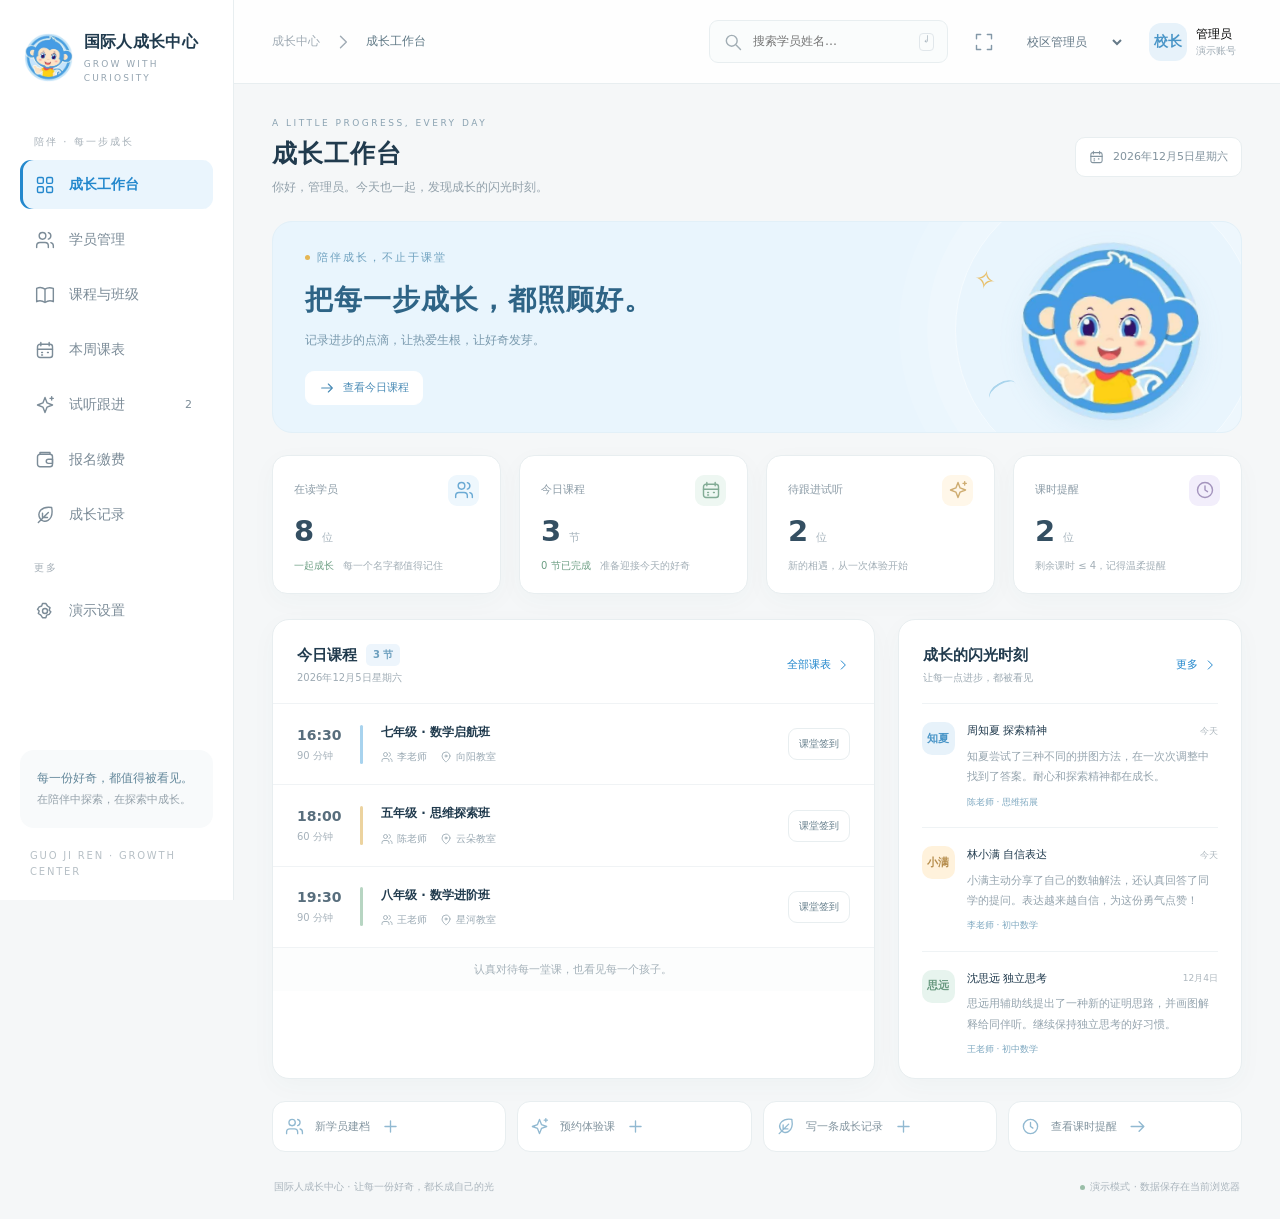
==== docs/index.html @ 4f8e7964 "Add branded static demo for 国际人成长中心 Add a self-contained frontend demo with the institution logo, au" ====
<!doctype html>
<html lang="zh-CN">
<head>
<meta charset="utf-8"><meta name="viewport" content="width=device-width,initial-scale=1">
<meta name="theme-color" content="#2286c9"><meta name="description" content="国际人成长中心 · 让每一份好奇，都长成自己的光。学员管理演示。">
<title>国际人成长中心 · 成长工作台</title>
<style>@charset "UTF-8";
:root{--blue:#2488cd;--blue-dark:#196ba8;--ink:#213b4e;--muted:#82929e;--line:#e8eef0;--bg:#f5f7f8;--green:#3f9677;--amber:#bf8d38;--red:#c86f67;--shadow:0 7px 26px #2b526008;--radius:20px;font-family:"Microsoft YaHei","PingFang SC",system-ui,sans-serif;color:var(--ink);font-size:14px;line-height:1.6}
*{box-sizing:border-box}body{margin:0;background:var(--bg)}button,input,select,textarea{font:inherit}button,a,input,select,textarea{-webkit-tap-highlight-color:transparent}button{cursor:pointer}button:disabled{opacity:.5;cursor:not-allowed}a{color:inherit;text-decoration:none}h1,h2,h3,p{margin:0}button:focus-visible,a:focus-visible{outline:3px solid #76bae8;outline-offset:3px}svg{width:20px;height:20px;stroke:currentColor;stroke-width:1.7;fill:none;stroke-linecap:round;stroke-linejoin:round;flex-shrink:0}.icon{display:inline-flex;align-items:center;justify-content:center}.muted{color:var(--muted)}.small{font-size:12px}.strong{font-weight:600}.nowrap{white-space:nowrap}.blue{color:var(--blue)}
.sidebar{position:fixed;inset:0 auto 0 0;width:234px;background:#fff;border-right:1px solid var(--line);display:flex;flex-direction:column;padding:30px 20px 20px;z-index:30}.brand{display:flex;align-items:center;gap:11px;padding:0 4px 28px}.brand img{width:49px;height:49px;object-fit:contain}.brand-name{font-size:16px;font-weight:750;letter-spacing:.3px;line-height:1.5}.brand-name small{display:block;font-size:9px;letter-spacing:2.1px;color:#95a5b1;font-weight:500;margin-top:4px}.nav-label{color:#a6b0b8;font-size:10px;letter-spacing:2px;margin:21px 14px 10px}.nav{display:flex;flex-direction:column;gap:6px}.nav a{display:flex;align-items:center;gap:14px;padding:13px 15px;color:#7c8c98;border-radius:11px;min-height:49px;transition:background .15s}.nav a:hover{background:#f5f9fc;color:var(--blue)}.nav a.active{background:#eaf5fd;color:var(--blue);font-weight:650;box-shadow:inset 3px 0 var(--blue)}.nav .count{margin-left:auto;font-size:11px;background:#fff;border-radius:7px;padding:0 6px}.sidebar-bottom{margin-top:auto;padding-top:35px}.sidebar-note{border-radius:14px;background:#f8fafb;padding:17px;font-size:11px;color:#94a1aa;line-height:1.9}.sidebar-note strong{color:#64889b;font-size:12px;font-weight:500}.sidebar-footer{font-size:10px;color:#b7c0c6;padding:20px 10px 0;letter-spacing:1.8px}.main{margin-left:234px;min-height:100vh}.topbar{height:84px;background:#ffffffd9;border-bottom:1px solid var(--line);display:flex;align-items:center;justify-content:space-between;padding:0 38px;gap:15px;position:sticky;top:0;z-index:20;backdrop-filter:blur(15px)}.breadcrumb{display:flex;align-items:center;gap:13px;font-size:12px;color:#a0abb4}.breadcrumb strong{font-weight:500;color:#607986}.top-actions{display:flex;align-items:center;gap:18px}.searchbox{position:relative;display:flex;align-items:center;gap:8px;padding:10px 13px;border-radius:9px;border:1px solid var(--line);background:#fafcfc;color:#a1adb4}.searchbox input{width:160px;border:0;background:transparent;outline:0;color:var(--ink);font-size:12px}.searchbox:focus-within{border-color:#78bbe8}.searchbox kbd{font-size:10px;border:1px solid #e1e7eb;border-radius:4px;padding:0 4px;color:#9caab5}.role-select{border:0;background:transparent;color:#657987;padding:9px 22px 9px 3px;max-width:115px;cursor:pointer;font-size:12px}.avatar{height:38px;width:38px;border-radius:12px;background:#e7f2fa;color:#4995c7;display:inline-flex;align-items:center;justify-content:center;font-weight:600;flex-shrink:0}.avatar.amber{background:#fff2dc;color:#b68d4d}.avatar.green{background:#e7f4ee;color:#6a9a81}.avatar.purple{background:#f0ecfa;color:#9b8cbb}.profile{border:0;background:transparent;display:flex;align-items:center;gap:9px}.profile span:last-child{text-align:left;font-size:12px;line-height:1.5}.profile small{display:block;color:#a0acb5;font-size:10px}.circle-btn{border:0;background:transparent;color:#8398a7;width:36px;height:36px;display:inline-flex;justify-content:center;align-items:center}.mobile-menu{display:none}.content{padding:32px 38px 24px;max-width:1570px;margin:0 auto}.page-title{display:flex;align-items:center;justify-content:space-between;gap:20px;margin-bottom:24px}.eyebrow{font-size:9px;color:#8ba3b2;letter-spacing:2.5px;text-transform:uppercase;margin-bottom:5px}.page-title h1{font-size:25px;letter-spacing:1px;line-height:1.5;font-weight:650}.page-title p{font-size:12px;color:#91a0aa;margin-top:5px}.date-chip{border:1px solid var(--line);border-radius:10px;padding:9px 13px;display:flex;gap:9px;align-items:center;background:white;color:#82939e;font-size:11px}.date-chip svg{width:15px}.btn{border:1px solid var(--line);background:white;border-radius:9px;padding:10px 15px;display:inline-flex;gap:8px;align-items:center;justify-content:center;color:#667f8c;min-height:42px;font-size:12px;transition:background .15s}.btn:hover{background:#f2f7fa}.btn.primary{background:var(--blue);color:#fff;border-color:var(--blue);box-shadow:0 4px 9px #2488cd13}.btn.primary:hover{background:var(--blue-dark)}.btn svg{width:16px;height:16px}.btn.danger{color:var(--red);border-color:#eedbd8;background:#fffafa}.text-btn{padding:4px 0;border:0;background:transparent;font-size:11px;display:inline-flex;gap:5px;align-items:center;color:var(--blue);white-space:nowrap}.text-btn svg{width:14px}.hero{position:relative;background:#e9f5fd;border:1px solid #e2f0f8;border-radius:var(--radius);min-height:204px;overflow:hidden;padding:27px 32px;margin-bottom:22px;display:flex;align-items:center}.hero-copy{position:relative;z-index:2;max-width:75%}.hero-kicker{font-size:11px;color:#6da0be;letter-spacing:2px;margin-bottom:11px;display:flex;align-items:center;gap:7px}.hero-kicker:before{content:"";width:5px;height:5px;border-radius:50%;background:#e5b654}.hero h2{font-size:28px;letter-spacing:1px;color:#2e6486;font-weight:650}.hero p{font-size:12px;color:#7a9aae;margin:9px 0 20px}.hero .btn{min-height:34px;padding:7px 13px;font-size:11px;background:#fff;border-color:#fff;color:#4b8cb6;box-shadow:none}.hero-mascot{position:absolute;width:185px;height:185px;object-fit:contain;right:38px;bottom:8px;z-index:1;filter:drop-shadow(0 10px 12px #4a9fcd18);transform:rotate(-5deg)}.hero:after{content:"";position:absolute;width:300px;height:300px;border:1px solid #fff8;border-radius:50%;right:-16px;top:-43px;box-shadow:0 0 0 28px #ffffff26,0 0 0 56px #ffffff19}.hero-star{position:absolute;right:245px;top:38px;color:#e8bf69;font-size:26px;transform:rotate(12deg)}.hero-doodle{position:absolute;right:223px;bottom:32px;width:30px;height:18px;border-top:2px solid #a9d4ec;border-radius:50%;transform:rotate(-30deg)}.stats{display:grid;grid-template-columns:repeat(4,minmax(0,1fr));gap:18px;margin-bottom:25px}.stat{padding:19px 21px;background:white;border:1px solid var(--line);border-radius:15px;box-shadow:var(--shadow);position:relative}.stat-top{display:flex;align-items:center;justify-content:space-between;gap:5px;color:#8c9ca7;font-size:11px}.stat-icon{width:31px;height:31px;border-radius:9px;background:#eef7fd;color:#6baad4}.stat:nth-child(2) .stat-icon{background:#eef7f2;color:#83ac96}.stat:nth-child(3) .stat-icon{background:#fff7e9;color:#cfad72}.stat:nth-child(4) .stat-icon{background:#f2eefb;color:#a494bd}.stat-value{font-size:29px;font-weight:650;letter-spacing:.5px;line-height:1.4;margin:5px 0 7px;color:#344f62;font-variant-numeric:tabular-nums}.stat-value small{font-size:11px;color:#a7b4bd;font-weight:400;margin-left:7px}.stat-foot{font-size:10px;color:#a3afb7}.stat-foot span{color:#6c9e83;margin-right:6px}.grid-main{display:grid;grid-template-columns:minmax(0,1.75fr) minmax(280px,1fr);gap:23px}.card{background:#fff;border:1px solid var(--line);border-radius:17px;box-shadow:var(--shadow);overflow:hidden}.card-head{display:flex;align-items:center;justify-content:space-between;padding:23px 24px 17px;gap:10px}.card-head h2{font-size:15px;font-weight:600;display:flex;align-items:center;gap:9px}.card-head .sub{font-size:10px;color:#9eabb4;margin-top:3px}.badge{border-radius:5px;padding:3px 7px;font-size:10px;white-space:nowrap;display:inline-block;line-height:1.6;background:#edf5fc;color:#6c9fbe}.badge.green{background:#eaf5ee;color:#76a28b}.badge.amber{background:#fff4df;color:#bd995f}.badge.purple{background:#f3eefa;color:#9b86b2}.badge.gray{background:#f3f5f7;color:#97a3ad}.badge.red{background:#fbefed;color:#c2867b}.lesson{display:flex;align-items:center;gap:18px;padding:19px 24px;border-top:1px solid #f0f3f5}.lesson-time{min-width:45px;font-size:14px;font-weight:600;color:#586e7d;line-height:1.4}.lesson-time small{font-weight:400;color:#a6b2bb;display:block;font-size:10px;margin-top:3px}.lesson-line{width:3px;height:39px;background:#a8d3ee;border-radius:5px}.lesson:nth-child(3n) .lesson-line{background:#ecd39f}.lesson:nth-child(4n) .lesson-line{background:#b7d5c2}.lesson-info{flex:1;min-width:0}.lesson-info h3{font-size:12px;font-weight:600;margin-bottom:7px}.lesson-info p{font-size:10px;color:#9baab4;display:flex;flex-wrap:wrap;gap:13px}.lesson-info p span{display:inline-flex;gap:4px;align-items:center}.lesson-info svg{width:12px;height:12px}.lesson .btn{font-size:10px;min-height:32px;padding:7px 10px}.card-foot{padding:13px;text-align:center;background:#fcfdfd;border-top:1px solid #f0f3f5;font-size:11px;color:#a4b1b9}.notes{padding:0 23px 4px}.note{padding:18px 0;display:flex;gap:12px;border-top:1px solid #eff3f5}.note .avatar{height:33px;width:33px;border-radius:10px;font-size:11px}.note-copy{min-width:0;flex:1}.note-title{display:flex;align-items:center;justify-content:space-between;font-size:11px;gap:5px}.note-title time{color:#aeb8bf;font-size:9px}.note p{color:#95a4ae;font-size:11px;line-height:1.85;margin-top:7px;overflow-wrap:anywhere}.note-tag{color:#7ea8c0;font-size:9px;margin-top:7px}.quick-actions{display:grid;grid-template-columns:repeat(4,1fr);gap:11px;margin-top:22px}.quick-action{border:1px solid var(--line);border-radius:13px;background:#fff;padding:15px 12px;display:flex;align-items:center;gap:11px;color:#82949f;font-size:11px;text-align:left}.quick-action svg{color:#91b9d1;width:19px;height:19px}.quick-action:hover{border-color:#b9d9ef;background:#fbfdff}.footer{display:flex;justify-content:space-between;gap:12px;color:#aab5bd;font-size:10px;margin:27px 2px 0}.footer .dot{display:inline-block;width:5px;height:5px;background:#9abea8;border-radius:50%;margin-right:5px}.toolbar{display:flex;gap:12px;align-items:center;padding:18px 23px;flex-wrap:wrap;border-bottom:1px solid var(--line)}.toolbar .searchbox{flex:1;max-width:320px;background:white}.toolbar .searchbox input{width:100%;font-size:12px}.filter{border:1px solid var(--line);border-radius:8px;color:#7e929e;font-size:11px;min-height:37px;padding:6px 10px;background:white;max-width:220px}.toolbar .spacer{flex:1}.table-wrap{overflow-x:auto}table{border-collapse:collapse;width:100%;text-align:left;white-space:nowrap}th{padding:15px 21px;background:#fafcfd;color:#9caab3;font-weight:400;font-size:10px;letter-spacing:.5px}td{padding:17px 21px;border-top:1px solid #eff3f5;font-size:11px;color:#7e929f}td .person{display:flex;align-items:center;gap:10px;color:#4c6475;font-size:12px;font-weight:500}.person small{display:block;color:#a5b2bb;font-size:9px;font-weight:400}.person .avatar{height:33px;width:33px;font-size:11px;border-radius:10px}td .progress{height:4px;background:#edf1f4;width:75px;border-radius:8px;margin-top:6px;overflow:hidden}.progress span{display:block;background:#86bbdb;height:100%;border-radius:8px}.pagination{display:flex;justify-content:space-between;align-items:center;padding:16px 23px;color:#a8b3bb;font-size:10px;gap:15px}.page-number{background:#eaf4fc;color:#5899c5;padding:3px 9px;border-radius:5px}.empty{text-align:center;padding:55px 20px;color:#a2b1ba}.empty svg{width:36px;height:36px;color:#a9cfe5;margin-bottom:12px}.empty h3{font-size:14px;color:#6e8b9f;font-weight:500;margin-bottom:6px}.empty p{font-size:12px}.row-actions{display:flex;align-items:center;gap:13px}.cards-grid{display:grid;grid-template-columns:repeat(3,minmax(0,1fr));gap:20px}.class-card{padding:23px}.class-top{display:flex;justify-content:space-between;align-items:center;margin-bottom:22px}.class-icon{height:42px;width:42px;border-radius:13px;background:#eaf5fd;color:#70a8cc;display:grid;place-items:center}.class-card:nth-child(2n) .class-icon{background:#fff3da;color:#c5a064}.class-card:nth-child(3n) .class-icon{background:#eaf4ee;color:#7da88b}.class-card h2{font-size:17px;font-weight:600;margin-bottom:5px}.class-card>p{font-size:11px;color:#9caab4}.class-meta{display:grid;grid-template-columns:1fr 1fr;gap:18px;margin:24px 0;color:#6c8493;font-size:12px}.class-meta label{display:block;font-size:10px;color:#a8b3ba;margin-bottom:3px}.class-footer{padding-top:17px;border-top:1px solid var(--line);display:flex;justify-content:space-between;align-items:center}.bubble-group{display:flex;padding-left:3px}.bubble-group .avatar{width:25px;height:25px;border:2px solid white;border-radius:50%;font-size:8px;margin-left:-3px}.week-tabs{display:grid;grid-template-columns:repeat(7,1fr);background:white;border:1px solid var(--line);border-radius:16px;padding:8px;margin-bottom:22px;gap:6px}.day-tab{border:0;background:none;color:#a2b0b9;border-radius:10px;min-height:77px;display:flex;flex-direction:column;align-items:center;justify-content:center;gap:1px;font-size:10px}.day-tab strong{font-size:21px;color:#758b9b;font-weight:500}.day-tab.active{background:#2488cd;color:#deeffb;box-shadow:0 6px 15px #2488cd25}.day-tab.active strong{color:white}.day-tab .pin{width:4px;height:4px;border-radius:50%;background:currentColor;margin-top:2px}.schedule-day{display:grid;grid-template-columns:80px 1fr;gap:20px;margin-top:20px}.schedule-day>div:first-child{padding-top:22px;color:#8ba2b0;font-size:12px}.schedule-card{display:flex;justify-content:space-between;align-items:center;gap:18px;border-left:3px solid #9ac7e4;padding:24px;background:white;border-radius:0 14px 14px 0}.schedule-card h3{font-size:15px;margin-bottom:8px;font-weight:600}.schedule-card p{font-size:11px;color:#9daeb8;display:flex;gap:18px;flex-wrap:wrap}.schedule-card .btn{white-space:nowrap}.tabs{display:flex;gap:8px;margin-bottom:20px;flex-wrap:wrap}.tabs button{border:1px solid var(--line);border-radius:8px;background:#fff;padding:7px 15px;color:#8b9da7;font-size:12px}.tabs button.active{background:#e8f4fc;border-color:#cfe6f6;color:#3b92ce}.setting-grid{display:grid;grid-template-columns:1fr 1fr;gap:20px}.setting-card{padding:26px}.setting-card h2{font-size:16px;font-weight:600;margin-bottom:12px}.setting-card p{font-size:12px;color:#95a5b0;line-height:1.9;margin-bottom:18px}.setting-card .buttons{display:flex;gap:10px;flex-wrap:wrap}.account-details{background:#f7fafc;padding:15px 18px;border-radius:10px;font-size:12px;color:#839cae;margin:17px 0;line-height:2}.account-details strong{color:#50728a;font-family:monospace;margin-left:8px}.child-hero{display:flex;align-items:center;gap:20px;padding:25px;background:#fff;border:1px solid var(--line);border-radius:16px;margin-bottom:22px}.child-hero>.avatar{width:66px;height:66px;font-size:22px;border-radius:20px}.child-hero h2{font-size:22px;margin-bottom:3px}.child-hero p{color:#90a3af;font-size:12px}.child-hero .badge{margin-left:auto}.note-card{padding:24px}.note-card .note{border:0;padding:0}.note-card+.note-card{margin-top:16px}.detail-kv{display:grid;grid-template-columns:1fr 1fr;gap:18px;margin:23px 0;font-size:13px}.detail-kv label{display:block;color:#a1aeb7;font-size:11px;margin-bottom:4px}.detail-notes{padding:14px;border-radius:10px;background:#f7fafb;color:#7f95a4;font-size:12px;white-space:pre-wrap;overflow-wrap:anywhere}.hint{background:#f1f7fb;border-radius:10px;padding:13px 15px;color:#82a1b7;font-size:11px;line-height:1.8;margin-bottom:20px}.attendance-row{display:flex;align-items:center;justify-content:space-between;gap:10px;padding:13px 0;border-bottom:1px solid var(--line)}.attendance-row label{display:flex;align-items:center;gap:10px;font-size:12px}.attendance-row input{accent-color:var(--blue);width:18px;height:18px}.attendance-row small{color:#a2afb8;font-size:10px}.archive-row{display:flex;justify-content:space-between;align-items:center;padding:10px 0;border-top:1px solid var(--line);font-size:12px;color:#8ca0ae}.login{min-height:100vh;background:#eaf5fc;display:grid;place-items:center;padding:30px}.login-card{background:white;border:1px solid white;border-radius:25px;width:420px;max-width:100%;padding:35px;box-shadow:0 24px 70px #3d84ad12}.login-logo{text-align:center;margin-bottom:24px}.login-logo img{width:115px;height:115px;object-fit:contain}.login-logo h1{font-size:23px;margin:15px 0 5px}.login-logo p{font-size:12px;color:#98aab6}.login .btn{width:100%;margin-top:10px}.mobile-overlay{display:none}
dialog{border:1px solid #e3edf3;border-radius:20px;padding:0;width:560px;max-width:calc(100vw - 28px);max-height:90dvh;color:var(--ink);box-shadow:0 25px 90px #22466330}dialog::backdrop{background:#14385250;backdrop-filter:blur(3px)}.modal-head{padding:24px 27px 17px;display:flex;align-items:flex-start;justify-content:space-between;border-bottom:1px solid var(--line);position:sticky;top:0;background:white;z-index:2}.modal-head h2{font-size:19px;font-weight:600}.modal-head p{font-size:11px;color:#9aaab5;margin-top:4px}.modal-content{padding:24px 27px}.form-grid{display:grid;grid-template-columns:1fr 1fr;gap:17px}.field{display:flex;flex-direction:column;gap:7px;color:#778f9f;font-size:11px;min-width:0}.field.full{grid-column:1/-1}.field input,.field select,.field textarea{width:100%;border:1px solid #e1e9ee;border-radius:8px;background:#fcfdfe;color:#4f6d82;min-height:41px;padding:9px 11px;outline:0;font-size:12px}.field textarea{min-height:85px;resize:vertical}.field input:focus,.field textarea:focus,.field select:focus{border-color:#77b8e1;box-shadow:0 0 0 3px #eaf5fc}.field small{font-size:10px;color:#a8b5be}.modal-actions{display:flex;align-items:center;justify-content:flex-end;gap:10px;padding:20px 27px;border-top:1px solid var(--line);background:#fcfdfe;position:sticky;bottom:0}.form-error{color:var(--red);font-size:12px;padding-top:15px}.choice-group{display:grid;grid-template-columns:1fr 1fr;gap:12px}.choice-group .btn{justify-content:flex-start;padding:18px}.choice-group .btn.active{border-color:#8dc7ed;background:#f2f9ff}#toast{position:fixed;bottom:28px;left:50%;transform:translate(-50%,15px);background:#284d64;color:#fff;padding:12px 20px;box-shadow:0 8px 30px #284d6428;border-radius:10px;font-size:12px;opacity:0;pointer-events:none;z-index:100;transition:opacity .2s,transform .2s;max-width:90vw;text-align:center}#toast.show{opacity:1;transform:translate(-50%,0)}.divider{height:1px;background:var(--line);margin:20px 0}
@media(min-width:1600px){.content{padding-top:42px}.hero{min-height:225px}.hero-mascot{width:204px;height:204px;right:70px}.hero-copy{max-width:70%}.hero h2{font-size:32px}.grid-main{grid-template-columns:1.7fr 1fr}}
@media(max-width:1180px){.sidebar{width:205px;padding-left:14px;padding-right:14px}.main{margin-left:205px}.brand-name{font-size:14px}.brand img{width:40px;height:40px}.topbar{padding:0 25px}.content{padding:27px 25px}.topbar .searchbox{display:none}.hero{padding:26px}.hero h2{font-size:24px}.hero-mascot{width:155px;height:155px;right:14px;bottom:15px}.hero-copy{max-width:76%}.grid-main{grid-template-columns:minmax(0,1.6fr) minmax(250px,1fr);gap:18px}.stat{padding:15px}.stats{gap:12px}.quick-actions{grid-template-columns:repeat(2,1fr)}.cards-grid{grid-template-columns:repeat(2,minmax(0,1fr))}.hero-star{right:180px}.hero-doodle{right:180px}.lesson{gap:12px;padding:18px}.lesson-info p{gap:7px}.card-head{padding:20px 18px 15px}}
@media(max-width:960px){.sidebar{transform:translateX(-100%);transition:transform .2s;width:234px;box-shadow:15px 0 50px #183c4e15}.main{margin-left:0}.mobile-menu{display:inline-flex}.topbar{height:70px}.mobile-open .sidebar{transform:translateX(0)}.mobile-open .mobile-overlay{display:block;position:fixed;inset:0;background:#1d354954;z-index:29;border:0}.breadcrumb{flex:1}.top-actions{gap:10px}.stats{grid-template-columns:repeat(4,minmax(0,1fr))}.grid-main{grid-template-columns:minmax(0,1.5fr) minmax(250px,1fr)}}
@media(max-width:720px){.content{padding:23px 18px}.topbar{padding:0 13px;gap:7px;height:64px}.breadcrumb{font-size:11px;gap:7px}.breadcrumb span,.breadcrumb .icon{display:none}.profile span:last-child{display:none}.profile{padding:0}.profile .avatar{width:31px;height:31px;border-radius:9px;font-size:11px}.top-actions{gap:7px}.top-actions>.circle-btn{display:none}.role-select{font-size:11px;max-width:100px;padding-right:10px}.page-title{margin-bottom:20px;gap:12px}.page-title h1{font-size:22px}.page-title p{font-size:11px}.page-title .date-chip{display:none}.page-title .btn{padding:8px 11px;min-height:38px;font-size:11px}.hero{padding:23px 22px;min-height:212px;margin-bottom:18px}.hero h2{font-size:23px;max-width:245px;line-height:1.6}.hero-copy{max-width:85%}.hero p{font-size:10px;max-width:190px;margin:7px 0 15px}.hero-kicker{font-size:9px;margin-bottom:7px}.hero-mascot{width:125px;height:125px;right:1px;bottom:9px;opacity:.95}.hero:after{right:-100px;top:0}.hero-star{right:55px;top:17px;font-size:21px}.hero-doodle{display:none}.stats{grid-template-columns:1fr 1fr;gap:12px;margin-bottom:19px}.stat{padding:16px}.stat-value{font-size:28px;margin:3px 0 5px}.stat-top{font-size:10px}.stat-foot{font-size:9px}.grid-main{grid-template-columns:1fr;gap:18px}.card-head{padding:21px 20px 17px}.lesson{padding:18px 20px;gap:13px}.lesson-info h3{font-size:12px}.lesson .btn{padding:7px 9px}.quick-actions{margin-top:19px;gap:10px}.quick-action{font-size:11px;padding:16px}.footer{flex-direction:column;align-items:center;gap:5px;text-align:center;margin-top:26px;font-size:9px}.cards-grid{grid-template-columns:1fr}.setting-grid{grid-template-columns:1fr}.toolbar{padding:15px;gap:9px}.toolbar .searchbox{min-width:100%;max-width:100%}.toolbar .filter{flex:1;max-width:none}.toolbar .spacer{display:none}.table-wrap table th,.table-wrap table td{padding:15px}.pagination{padding:15px;font-size:9px}.week-tabs{gap:1px;padding:5px}.day-tab{min-height:65px;font-size:9px}.day-tab strong{font-size:18px}.schedule-day{grid-template-columns:46px 1fr;gap:10px}.schedule-card{padding:19px 16px;flex-wrap:wrap}.schedule-card h3{font-size:14px}.schedule-card p{font-size:10px;gap:10px}.schedule-card .btn{min-height:34px;font-size:10px}.modal-head{padding:21px 20px 15px}.modal-content{padding:21px 20px}.modal-actions{padding:16px 20px}.form-grid{gap:15px}.child-hero{padding:21px 18px;gap:15px}.child-hero>.avatar{width:52px;height:52px;font-size:18px;border-radius:16px}.child-hero h2{font-size:20px}.child-hero p{font-size:10px}.btn{min-height:42px}.note-title{font-size:11px}.note p{font-size:11px}}
@media(prefers-reduced-motion:reduce){*{scroll-behavior:auto!important;animation:none!important;transition:none!important}}
</style>
</head>
<body>
<div id="app"></div>
<dialog id="modal" aria-labelledby="modal-title"><div id="modal-body"></div></dialog>
<div id="toast" role="status" aria-live="polite"></div>
<input type="file" id="import-file" accept="application/json,.json" hidden>
<script>const BRAND = {"mascot": "[data-uri]", "wordmark": "[data-uri]"};</script>
<script>'use strict';
// Standalone, offline-capable demo. There are no API calls or external dependencies.
const KEY='gjr-growth-demo:v1', BACKUP=KEY+':before-reset';
const $=s=>document.querySelector(s), esc=v=>String(v??'').replace(/[&<>"']/g,c=>({'&':'&amp;','<':'&lt;','>':'&gt;','"':'&quot;',"'":'&#39;'}[c]));
const paths={home:'<rect x="3" y="3" width="7" height="7" rx="1.5"/><rect x="14" y="3" width="7" height="7" rx="1.5"/><rect x="3" y="14" width="7" height="7" rx="1.5"/><rect x="14" y="14" width="7" height="7" rx="1.5"/>',users:'<path d="M16 21v-2a4 4 0 0 0-4-4H6a4 4 0 0 0-4 4v2M22 21v-2a4 4 0 0 0-3-3.87"/><circle cx="9" cy="7" r="4"/><path d="M16 3.13a4 4 0 0 1 0 7.75"/>',book:'<path d="M12 5v16M12 5C8 2 4 3 2 4v16c4-2 7-1 10 1 3-2 6-3 10-1V4c-3-1-6-2-10 1Z"/>',calendar:'<rect x="3" y="5" width="18" height="16" rx="3"/><path d="M7 3v4M17 3v4M3 11h18M8 15h1M15 15h1M8 18h1"/>',spark:'<path d="m12 3 2.5 6.5L21 12l-6.5 2.5L12 21l-2.5-6.5L3 12l6.5-2.5L12 3ZM20 2v4M18 4h4"/>',wallet:'<rect x="3" y="5" width="18" height="15" rx="3"/><path d="M16 11h5v5h-5a2.5 2.5 0 0 1 0-5ZM6 5V3h12v2"/>',leaf:'<path d="M20 3C8 1 2 9 6 16s17 4 14-13ZM4 21 16 9M9 15v-5M9 15h6"/>',settings:'<circle cx="12" cy="12" r="3"/><path d="m9 3-1 3-3 1-2 3 2 2-1 3 3 2 2 3h4l1-3 3-1 2-3-2-2 1-3-3-2-2-3Z"/>',search:'<circle cx="10.5" cy="10.5" r="6.5"/><path d="m16 16 5 5"/>',plus:'<path d="M12 5v14M5 12h14"/>',arrow:'<path d="M4 12h16m-6-6 6 6-6 6"/>',chevron:'<path d="m9 5 7 7-7 7"/>',clock:'<circle cx="12" cy="12" r="9"/><path d="M12 7v5l3 2"/>',pin:'<path d="M20 10c0 6-8 12-8 12S4 16 4 10a8 8 0 0 1 16 0Z"/><circle cx="12" cy="10" r="2"/>',check:'<path d="m5 12 4 4L19 6"/>',close:'<path d="m6 6 12 12M18 6 6 18"/>',menu:'<path d="M4 6h16M4 12h16M4 18h16"/>',download:'<path d="M12 3v12m-5-5 5 5 5-5M4 16v5h16v-5"/>',upload:'<path d="M12 16V4m-5 5 5-5 5 5M4 16v5h16v-5"/>',full:'<path d="M8 3H3v5m13-5h5v5M3 16v5h5m13-5v5h-5"/>',bell:'<path d="M18 8a6 6 0 0 0-12 0c0 7-3 7-3 9h18c0-2-3-2-3-9M10 21h4"/>',heart:'<path d="M20.8 4.6a5.5 5.5 0 0 0-7.8 0L12 5.7l-1.1-1.1a5.5 5.5 0 0 0-7.8 7.8L12 21l8.8-8.6a5.5 5.5 0 0 0 0-7.8Z"/>',edit:'<path d="m16 3 5 5M4 20l5-1L21 7l-5-5L4 14v6Z"/>',archive:'<path d="M3 4h18v5H3zM5 9v12h14V9M10 13h4"/>',logout:'<path d="M9 4H4v16h5M12 12h10m-4-4 4 4-4 4"/>',chart:'<path d="M4 4v16h17M8 15l4-5 4 2 5-7"/>'};
const icon=(n,cl='')=>`<span class="icon ${cl}"><svg viewBox="0 0 24 24" aria-hidden="true">${paths[n]||paths.spark}</svg></span>`;
const dateStr=d=>`${d.getFullYear()}-${String(d.getMonth()+1).padStart(2,'0')}-${String(d.getDate()).padStart(2,'0')}`;
const today=()=>dateStr(new Date());
const addDays=(s,n)=>{let d=new Date(s+'T12:00:00');d.setDate(d.getDate()+n);return dateStr(d)};
const dayLabel=s=>new Date(s+'T12:00:00').toLocaleDateString('zh-CN',{month:'long',day:'numeric'});
const longDate=s=>new Date(s+'T12:00:00').toLocaleDateString('zh-CN',{year:'numeric',month:'long',day:'numeric',weekday:'long'});
const money=n=>Number(n).toLocaleString('zh-CN',{maximumFractionDigits:2});
const uid=prefix=>prefix+'-'+(crypto.randomUUID?crypto.randomUUID():Date.now()+'-'+Math.random().toString(36).slice(2));
function seed(){const d=today();return {version:1,students:[
 {id:'s1',name:'林小满',grade:'七年级',parent:'林女士',phone:'',classId:'c1',total:24,remaining:18,status:'在读',remark:'喜欢独立思考，鼓励主动分享解题过程。',created:d},
 {id:'s2',name:'陈一诺',grade:'七年级',parent:'陈先生',phone:'',classId:'c1',total:24,remaining:20,status:'在读',remark:'课堂互动积极，注重计算习惯。',created:d},
 {id:'s3',name:'苏予安',grade:'八年级',parent:'苏女士',phone:'',classId:'c2',total:30,remaining:4,status:'在读',remark:'擅长图形观察，可以加强表达。',created:d},
 {id:'s4',name:'周知夏',grade:'五年级',parent:'周女士',phone:'',classId:'c3',total:24,remaining:16,status:'在读',remark:'好奇心强，喜欢挑战开放问题。',created:d},
 {id:'s5',name:'许星禾',grade:'七年级',parent:'许女士',phone:'',classId:'c1',total:24,remaining:15,status:'在读',remark:'善于合作，正在建立检查习惯。',created:d},
 {id:'s6',name:'沈思远',grade:'八年级',parent:'沈先生',phone:'',classId:'c2',total:30,remaining:3,status:'在读',remark:'逻辑清晰，建议拓展一题多解。',created:d},
 {id:'s7',name:'何沐阳',grade:'五年级',parent:'何女士',phone:'',classId:'c3',total:24,remaining:12,status:'在读',remark:'乐于表达，动手能力突出。',created:d},
 {id:'s8',name:'顾可欣',grade:'七年级',parent:'顾先生',phone:'',classId:'c1',total:24,remaining:21,status:'在读',remark:'认真细致，期待更多课堂分享。',created:d}],
 classes:[{id:'c1',name:'七年级 · 数学启航班',subject:'初中数学',teacher:'李老师',room:'向阳教室',capacity:12,description:'用好奇心开启数学的第一步。'}, {id:'c2',name:'八年级 · 数学进阶班',subject:'初中数学',teacher:'王老师',room:'星河教室',capacity:10,description:'在探索中找到更清晰的思考方式。'}, {id:'c3',name:'五年级 · 思维探索班',subject:'思维拓展',teacher:'陈老师',room:'云朵教室',capacity:8,description:'从一个好问题，走向更多可能。'}],
 lessons:[{id:'l1',classId:'c1',date:d,time:'16:30',duration:90,topic:'有理数：数轴上的奇妙旅行',checked:false}, {id:'l2',classId:'c3',date:d,time:'18:00',duration:60,topic:'图形与空间：观察的力量',checked:false},{id:'l3',classId:'c2',date:d,time:'19:30',duration:90,topic:'全等三角形：发现相同的秘密',checked:false},{id:'l4',classId:'c1',date:addDays(d,1),time:'17:00',duration:90,topic:'绝对值与数轴',checked:false},{id:'l5',classId:'c2',date:addDays(d,2),time:'14:00',duration:90,topic:'三角形中的证明思路',checked:false}],
 trials:[{id:'t1',name:'唐小禾',parent:'唐女士',phone:'',grade:'七年级',classId:'c1',date:addDays(d,1),status:'待试听',remark:'对趣味数学感兴趣。'},{id:'t2',name:'陆知行',parent:'陆先生',phone:'',grade:'五年级',classId:'c3',date:addDays(d,2),status:'待联系',remark:'希望培养思考和表达能力。'},{id:'t3',name:'江可乐',parent:'江女士',phone:'',grade:'八年级',classId:'c2',date:addDays(d,-1),status:'已试听',remark:'课堂适应良好，等待家长反馈。'}],
 enrollments:[{id:'e1',studentId:'s1',classId:'c1',hours:24,amount:2880,date:addDays(d,-20),method:'演示收款'},{id:'e2',studentId:'s3',classId:'c2',hours:30,amount:3600,date:addDays(d,-26),method:'演示收款'}],
 notes:[{id:'n1',studentId:'s1',title:'今天，勇敢地站上了讲台',content:'小满主动分享了自己的数轴解法，还认真回答了同学的提问。表达越来越自信，为这份勇气点赞！',tag:'自信表达',teacher:'李老师',date:d},{id:'n2',studentId:'s4',title:'从“我不会”到“让我试试”',content:'知夏尝试了三种不同的拼图方法，在一次次调整中找到了答案。耐心和探索精神都在成长。',tag:'探索精神',teacher:'陈老师',date:d},{id:'n3',studentId:'s6',title:'发现解题中的另一条路',content:'思远用辅助线提出了一种新的证明思路，并画图解释给同伴听。继续保持独立思考的好习惯。',tag:'独立思考',teacher:'王老师',date:addDays(d,-1)}],checkins:[]};}
function validateState(v){
 if(!v||v.version!==1)throw Error('不支持的数据版本');
 for(const k of ['students','classes','lessons','trials','enrollments','notes','checkins'])if(!Array.isArray(v[k])||v[k].length>10000)throw Error('数据结构不完整');
 const ids=a=>new Set(a.map(x=>x.id));
 for(const k of ['students','classes','lessons','trials','enrollments','notes']){if(ids(v[k]).size!==v[k].length)throw Error('存在重复记录');for(const x of v[k])if(!x||typeof x.id!=='string')throw Error('记录编号无效')}
 const c=ids(v.classes),s=ids(v.students),l=ids(v.lessons);
 for(const x of v.students)if(typeof x.name!=='string'||!Number.isFinite(x.total)||!Number.isFinite(x.remaining)||x.remaining<0||x.total<x.remaining||!c.has(x.classId))throw Error('学员或课时数据无效');
 for(const x of v.classes)if(typeof x.name!=='string'||!Number.isInteger(x.capacity)||x.capacity<1)throw Error('班级数据无效');
 for(const x of v.lessons)if(!c.has(x.classId)||!/^\d{4}-\d{2}-\d{2}$/.test(x.date)||!/^\d{2}:\d{2}$/.test(x.time)||!Number.isFinite(x.duration)||x.duration<1)throw Error('课表数据无效');
 for(const x of v.enrollments)if(!s.has(x.studentId)||!c.has(x.classId)||!Number.isFinite(x.hours)||x.hours<=0||!Number.isFinite(x.amount)||x.amount<0)throw Error('报名记录无效');
 for(const x of v.notes)if(!s.has(x.studentId)||typeof x.content!=='string')throw Error('成长记录无效');
 for(const x of v.trials)if(!c.has(x.classId)||typeof x.name!=='string')throw Error('试听记录无效');
 for(const x of v.checkins)if(!s.has(x.studentId)||!l.has(x.lessonId)||typeof x.present!=='boolean')throw Error('签到记录无效');
 return v;
}
let storageWarning='';
let state=(()=>{try{const raw=localStorage.getItem(KEY);if(raw)return validateState(JSON.parse(raw));const s=seed();localStorage.setItem(KEY,JSON.stringify(s));return s}catch(e){storageWarning='浏览器中的旧数据无法读取；本次使用示例数据。可到演示设置导出或恢复。';return seed()}})();
let role='admin';try{role=sessionStorage.getItem(KEY+':role')||'admin'}catch{}
if(!['admin','teacher','parent','student'].includes(role))role='admin';
let loggedIn=true, selectedDay=today(), weekOffset=0, studentSearch='',studentClass='',studentStatus='',trialStatus='';
let route=(location.hash.slice(1)||'dashboard'),toastTimer;
const activeStudents=()=>state.students.filter(s=>!s.archived), cls=id=>state.classes.find(c=>c.id===id), stu=id=>state.students.find(s=>s.id===id);
const child=()=>activeStudents().find(s=>s.id==='s1')||activeStudents()[0];
const family=()=>role==='parent'||role==='student';
const canEdit=()=>role==='admin', canTeach=()=>role==='admin'||role==='teacher';
const roleName={admin:'校区管理员',teacher:'教师视角',parent:'家长视角',student:'学生视角'};
const navs=[['dashboard','home','成长工作台'],['students','users','学员管理'],['classes','book','课程与班级'],['schedule','calendar','本周课表'],['trials','spark','试听跟进'],['enrollments','wallet','报名缴费'],['growth','leaf','成长记录'],['settings','settings','演示设置']];
const allowed=()=>family()?['dashboard','schedule','growth','settings']:role==='teacher'?['dashboard','students','classes','schedule','growth','settings']:navs.map(x=>x[0]);
function commit(next,message){try{validateState(next);localStorage.setItem(KEY,JSON.stringify(next));state=next;render();if(message)toast(message);return true}catch(e){toast('保存失败：'+(e.name==='QuotaExceededError'?'浏览器缓存空间不足，请先导出备份':e.message));return false}}
const copyState=()=>JSON.parse(JSON.stringify(state));
function toast(msg){clearTimeout(toastTimer);$('#toast').textContent=msg;$('#toast').classList.add('show');toastTimer=setTimeout(()=>$('#toast').classList.remove('show'),3500)}
const avatar=(name,i=0)=>`<span class="avatar ${['','amber','green','purple'][i%4]}">${esc(String(name||'?').slice(-2))}</span>`;
const badge=(s,c='')=>`<span class="badge ${c}">${esc(s)}</span>`;
const btn=(text,action,ic='',cl='',id='')=>`<button class="btn ${cl}" data-action="${action}" ${id?`data-id="${esc(id)}"`:''}>${ic?icon(ic):''}${text}</button>`;
const linkBtn=(text,action,id='')=>`<button class="text-btn" data-action="${action}" ${id?`data-id="${esc(id)}"`:''}>${text}${icon('chevron')}</button>`;
function empty(title='还没有相关记录',text='新的成长故事，正等着被记录。'){return `<div class="empty">${icon('leaf')}<h3>${title}</h3><p>${text}</p></div>`}
function stat(label,value,unit,ic,foot){return `<div class="stat"><div class="stat-top">${label}${icon(ic,'stat-icon')}</div><div class="stat-value">${value}<small>${unit}</small></div><div class="stat-foot">${foot}</div></div>`}
function heading(eyebrow,title,sub,action=''){return `<div class="page-title"><div><div class="eyebrow">${eyebrow}</div><h1>${title}</h1><p>${sub}</p></div>${action||`<div class="date-chip">${icon('calendar')}${longDate(today())}</div>`}</div>`}
function titleFor(){if(family()&&route==='dashboard')return role==='parent'?'孩子的成长':'我的成长';return navs.find(x=>x[0]===route)?.[2]||'成长工作台'}
function render(){
 if(!loggedIn){renderLogin();return}
 if(!allowed().includes(route))route='dashboard';
 document.title='国际人成长中心 · '+titleFor();
 $('#app').innerHTML=`<button class="mobile-overlay" aria-label="关闭导航" data-action="menu"></button><aside class="sidebar"><a class="brand" href="#dashboard"><img src="${BRAND.mascot}" alt="国际人云小猴 Logo"><div class="brand-name">国际人成长中心<small>GROW WITH CURIOSITY</small></div></a><div class="nav-label">陪伴 · 每一步成长</div><nav class="nav" aria-label="主导航">${navs.filter(n=>allowed().includes(n[0])&&n[0]!=='settings').map(n=>`<a href="#${n[0]}" class="${route===n[0]?'active':''}" ${route===n[0]?'aria-current="page"':''}>${icon(n[1])}<span>${family()&&n[0]==='dashboard'?(role==='parent'?'孩子的成长':'我的成长'):n[2]}</span>${n[0]==='trials'?`<span class="count">${state.trials.filter(t=>['待试听','待联系'].includes(t.status)).length}</span>`:''}</a>`).join('')}</nav><div class="nav-label">更多</div><nav class="nav"><a href="#settings" class="${route==='settings'?'active':''}">${icon('settings')}演示设置</a></nav><div class="sidebar-bottom"><div class="sidebar-note"><strong>每一份好奇，都值得被看见。</strong><br>在陪伴中探索，在探索中成长。</div><div class="sidebar-footer">GUO JI REN · GROWTH CENTER</div></div></aside><main class="main"><header class="topbar"><button class="circle-btn mobile-menu" data-action="menu" aria-label="打开导航">${icon('menu')}</button><div class="breadcrumb"><span>成长中心</span>${icon('chevron')}<strong>${titleFor()}</strong></div><div class="top-actions">${!family()?`<form class="searchbox" id="global-search">${icon('search')}<input name="q" placeholder="搜索学员姓名…" aria-label="搜索学员姓名"><kbd>↵</kbd></form>`:''}<button class="circle-btn" data-action="fullscreen" aria-label="切换全屏">${icon('full')}</button><select class="role-select" id="role-select" aria-label="切换演示身份">${Object.entries(roleName).map(([v,n])=>`<option value="${v}" ${role===v?'selected':''}>${n}</option>`).join('')}</select><button class="profile" data-action="account" aria-label="演示账号信息">${avatar(role==='admin'?'校长':role==='teacher'?'老师':role==='parent'?'家长':'学员')}<span>${role==='admin'?'管理员':role==='teacher'?'李老师':role==='parent'?'林小满家长':'林小满'}<small>演示账号</small></span></button></div></header><div class="content" id="content">${({dashboard:dashboard,students:studentsPage,classes:classesPage,schedule:schedulePage,trials:trialsPage,enrollments:enrollmentsPage,growth:growthPage,settings:settingsPage}[route])()}<footer class="footer"><span>国际人成长中心 · 让每一份好奇，都长成自己的光</span><span><i class="dot"></i>演示模式 · 数据保存在当前浏览器</span></footer></div></main>`;
}
function dashboard(){if(family())return childDashboard();const low=activeStudents().filter(s=>s.remaining<=4), upcoming=state.lessons.filter(l=>l.date===today()).sort((a,b)=>a.time.localeCompare(b.time));
 return heading('A LITTLE PROGRESS, EVERY DAY','成长工作台','你好，'+(role==='teacher'?'李老师':'管理员')+'。今天也一起，发现成长的闪光时刻。')+
 `<section class="hero"><div class="hero-copy"><div class="hero-kicker">陪伴成长，不止于课堂</div><h2>把每一步成长，都照顾好。</h2><p>记录进步的点滴，让热爱生根，让好奇发芽。</p>${btn('查看今日课程','today','arrow')}</div><span class="hero-star">✧</span><span class="hero-doodle"></span><img class="hero-mascot" src="${BRAND.mascot}" alt="国际人云小猴"></section>`+
 `<section class="stats" aria-label="运营概览">${stat('在读学员',activeStudents().filter(s=>s.status==='在读').length,'位','users','<span>一起成长</span> 每一个名字都值得记住')}${stat('今日课程',upcoming.length,'节','calendar',`<span>${upcoming.filter(l=>l.checked).length} 节已完成</span> 准备迎接今天的好奇`) }${stat('待跟进试听',state.trials.filter(t=>['待联系','待试听'].includes(t.status)).length,'位','spark','新的相遇，从一次体验开始')}${stat('课时提醒',low.length,'位','clock','剩余课时 ≤ 4，记得温柔提醒')}</section>`+
 `<section class="grid-main"><div class="card"><div class="card-head"><div><h2>今日课程 ${badge(upcoming.length+' 节')}</h2><div class="sub">${longDate(today())}</div></div>${linkBtn('全部课表','schedule')}</div>${upcoming.length?upcoming.map(lessonRow).join(''):empty('今天暂时没有课程','把空闲留给备课，也留给新的灵感。')}<div class="card-foot">认真对待每一堂课，也看见每一个孩子。</div></div><div class="card"><div class="card-head"><div><h2>成长的闪光时刻</h2><div class="sub">让每一点进步，都被看见</div></div>${linkBtn('更多','growth')}</div><div class="notes">${state.notes.slice().reverse().sort((a,b)=>b.date.localeCompare(a.date)).slice(0,3).map(noteRow).join('')||empty()}</div></div></section>`+
 `<div class="quick-actions">${canEdit()?`<button class="quick-action" data-action="student-new">${icon('users')}新学员建档 ${icon('plus')}</button><button class="quick-action" data-action="trial-new">${icon('spark')}预约体验课 ${icon('plus')}</button>`:`<button class="quick-action" data-action="students">${icon('users')}查看我的学员</button><button class="quick-action" data-action="classes">${icon('book')}查看班级</button>`}<button class="quick-action" data-action="note-new">${icon('leaf')}写一条成长记录 ${icon('plus')}</button><button class="quick-action" data-action="low-hours">${icon('clock')}查看课时提醒 ${icon('arrow')}</button></div>`;
}
function lessonRow(l){const c=cls(l.classId);return `<div class="lesson"><div class="lesson-time">${esc(l.time)}<small>${l.duration} 分钟</small></div><div class="lesson-line"></div><div class="lesson-info"><h3>${esc(c?.name)}</h3><p><span>${icon('users')}${esc(c?.teacher)}</span><span>${icon('pin')}${esc(c?.room)}</span></p></div>${l.checked?badge('已结课','green'):canTeach()?btn('课堂签到','attendance','', '',l.id):badge('待上课')}</div>`}
function noteRow(n,i){const s=stu(n.studentId);return `<div class="note">${avatar(s?.name,i)}<div class="note-copy"><div class="note-title"><span>${esc(s?.name)} ${esc(n.tag)}</span><time>${n.date===today()?'今天':dayLabel(n.date)}</time></div><p>${esc(n.content)}</p><div class="note-tag">${esc(n.teacher)} · ${esc(cls(s?.classId)?.subject)}</div></div></div>`}
function studentRows(){let a=activeStudents().filter(s=>(s.name+s.parent+s.grade+s.id).toLowerCase().includes(studentSearch.toLowerCase()));if(studentClass)a=a.filter(s=>s.classId===studentClass);if(studentStatus)a=a.filter(s=>studentStatus==='low'?s.remaining<=4:s.status===studentStatus);return a}
function studentTable(){let list=studentRows();return list.length?`<div class="table-wrap"><table><thead><tr><th>学员</th><th>在读班级</th><th>课时余量</th><th>家长 / 联系人</th><th>状态</th><th>操作</th></tr></thead><tbody>${list.map((s,i)=>`<tr><td><div class="person">${avatar(s.name,i)}<span>${esc(s.name)}<small>${esc(s.grade)} · ${esc(s.id.startsWith('s-')?'新学员':s.id.toUpperCase().padEnd(4,'0'))}</small></span></div></td><td>${esc(cls(s.classId)?.name)}</td><td><span class="${s.remaining<=4?'':''}" style="color:${s.remaining<=4?'#bd995f':'#6e92a8'}">${s.remaining}</span><span class="small muted"> / ${s.total} 课时</span><div class="progress"><span style="width:${s.total?Math.min(100,s.remaining/s.total*100):0}%;${s.remaining<=4?'background:#dfc38b':''}"></span></div></td><td>${esc(s.parent)}<br><span class="small muted">${esc(s.phone||'暂未填写')}</span></td><td>${badge(s.status,s.status==='在读'?'green':'amber')}</td><td><div class="row-actions">${linkBtn('档案','student-view',s.id)}${canEdit()?`<button class="text-btn" data-action="student-edit" data-id="${esc(s.id)}">编辑</button>`:''}</div></td></tr>`).join('')}</tbody></table></div><div class="pagination"><span>共 ${list.length} 位学员 · 全部展示</span><span class="page-number">1</span></div>`:empty('没有找到这位学员','换一个关键词，或添加一位新学员。')}
function studentsPage(){return heading('EVERY CHILD MATTERS','学员管理','了解每一个孩子，陪伴每一段成长。',canEdit()?btn('添加学员','student-new','plus','primary'):'')+`<div class="card"><div class="toolbar"><label class="searchbox">${icon('search')}<input id="student-search" aria-label="搜索姓名、年级或家长" placeholder="搜索姓名、年级或家长…" value="${esc(studentSearch)}"></label><select id="student-class" class="filter" aria-label="按班级筛选"><option value="">全部班级</option>${state.classes.map(c=>`<option value="${esc(c.id)}" ${studentClass===c.id?'selected':''}>${esc(c.name)}</option>`).join('')}</select><select id="student-status" class="filter" aria-label="按学员状态筛选">${[['','全部状态'],['在读','在读'],['暂停','暂停'],['low','课时不足 ≤ 4']].map(([v,n])=>`<option value="${v}" ${studentStatus===v?'selected':''}>${n}</option>`).join('')}</select><span class="spacer"></span>${badge(activeStudents().length+' 位学员','gray')}</div><div id="student-table">${studentTable()}</div></div>`}
function classesPage(){return heading('LEARNING TOGETHER','课程与班级','把相似的好奇心，聚到一起。',canEdit()?btn('新建班级','class-new','plus','primary'):'')+`<div class="cards-grid">${state.classes.map((c,i)=>{let members=activeStudents().filter(s=>s.classId===c.id);return `<article class="card class-card"><div class="class-top"><span class="class-icon">${icon('book')}</span>${badge(c.subject,['','amber','green'][i%3])}</div><h2>${esc(c.name)}</h2><p>${esc(c.description)}</p><div class="class-meta"><div><label>授课老师</label>${esc(c.teacher)}</div><div><label>上课教室</label>${esc(c.room)}</div><div><label>班级人数</label>${members.length} / ${c.capacity} 位</div><div><label>已排课程</label>${state.lessons.filter(l=>l.classId===c.id).length} 节</div></div><div class="class-footer"><div class="bubble-group">${members.slice(0,5).map((s,j)=>avatar(s.name,j)).join('')||badge('等待新同学','gray')}</div>${linkBtn('查看学员','class-students',c.id)}${canEdit()?`<button class="text-btn" data-action="class-edit" data-id="${esc(c.id)}">编辑</button>`:''}</div></article>`}).join('')}</div>`}
function weekStart(){let d=new Date(today()+'T12:00:00');return addDays(today(),-(d.getDay()+6)%7+weekOffset*7)}
function visibleLessons(){return family()?state.lessons.filter(l=>l.classId===child()?.classId):state.lessons}
function schedulePage(){let start=weekStart(),list=visibleLessons().filter(l=>l.date===selectedDay).sort((a,b)=>a.time.localeCompare(b.time));return heading('A WEEK OF DISCOVERY','本周课表','把学习安排好，把成长留给每一天。',canEdit()?btn('添加课程','lesson-new','plus','primary'):'')+`<div class="tabs"><button data-action="week-prev">上一周</button><button data-action="week-current">本周</button><button data-action="week-next">下一周</button><span class="muted small" style="padding:7px">${dayLabel(start)} — ${dayLabel(addDays(start,6))}</span></div><div class="week-tabs">${Array.from({length:7},(_,i)=>{let d=addDays(start,i);return `<button class="day-tab ${d===selectedDay?'active':''}" data-action="day" data-id="${d}" aria-label="${d}" ${d===selectedDay?'aria-current="date"':''}><span>${['周一','周二','周三','周四','周五','周六','周日'][i]}${d===today()?' · 今':''}</span><strong>${Number(d.slice(-2))}</strong><span class="pin" style="opacity:${visibleLessons().some(l=>l.date===d)?1:0}"></span></button>`}).join('')}</div>${list.length?list.map(l=>{const c=cls(l.classId);return `<div class="schedule-day"><div>${esc(l.time)}</div><article class="schedule-card"><div><h3>${esc(l.topic)}</h3><p><span>${esc(c?.name)}</span><span>${esc(c?.teacher)} · ${esc(c?.room)}</span><span>${l.duration} 分钟</span></p></div>${l.checked?btn('查看签到','attendance','check','',l.id):canTeach()?btn('课堂签到','attendance','check','primary',l.id):badge('期待见面','green')}</article></div>`}).join(''):`<div class="card">${empty('这一天，留一点自由的空间','暂无课程安排。'+(canEdit()?'可以点击右上角添加课程。':''))}</div>`}`}
function trialsPage(){const list=state.trials.filter(t=>!trialStatus||t.status===trialStatus);return heading('NICE TO MEET YOU','试听跟进','一次小小的体验，一段成长的开始。',btn('预约体验课','trial-new','plus','primary'))+`<div class="tabs">${['','待联系','待试听','已试听','已报名'].map(x=>`<button class="${trialStatus===x?'active':''}" data-action="trial-filter" data-id="${x}">${x||'全部试听'}</button>`).join('')}</div><div class="card">${list.length?`<div class="table-wrap"><table><thead><tr><th>体验学员</th><th>意向班级</th><th>试听日期</th><th>联系人</th><th>跟进状态</th><th>操作</th></tr></thead><tbody>${list.map((t,i)=>`<tr><td><div class="person">${avatar(t.name,i)}<span>${esc(t.name)}<small>${esc(t.grade)}</small></span></div></td><td>${esc(cls(t.classId)?.name)}</td><td>${esc(t.date)}</td><td>${esc(t.parent)}</td><td>${badge(t.status,t.status==='已报名'?'green':t.status==='待联系'?'amber':'')}</td><td><div class="row-actions"><button class="text-btn" data-action="trial-edit" data-id="${esc(t.id)}">跟进</button>${t.status!=='已报名'?linkBtn('转为学员','trial-convert',t.id):''}</div></td></tr>`).join('')}</tbody></table></div><div class="pagination">共 ${list.length} 条试听记录</div>`:empty('暂无这个状态的试听','新的相遇值得期待。')}</div>`}
function enrollmentsPage(){return heading('KEEP GROWING','报名缴费','让接下来的每一节课，都有清晰的安排。',btn('登记报名','enrollment-new','plus','primary'))+`<section class="stats">${stat('报名记录',state.enrollments.length,'笔','wallet','示例数据与当前浏览器记录')}${stat('登记金额',money(state.enrollments.reduce((a,e)=>a+e.amount,0)),'元','chart','演示登记 · 不发生真实支付')}${stat('登记课时',state.enrollments.reduce((a,e)=>a+e.hours,0),'课时','clock','每次新登记都会增加学员课时')}${stat('可用课时',activeStudents().reduce((a,s)=>a+s.remaining,0),'课时','book','当前所有学员剩余课时')}</section><div class="card"><div class="table-wrap"><table><thead><tr><th>学员</th><th>报名班级</th><th>增加课时</th><th>登记金额</th><th>登记日期</th><th>类型</th></tr></thead><tbody>${state.enrollments.slice().reverse().map(e=>`<tr><td>${esc(stu(e.studentId)?.name)}</td><td>${esc(cls(e.classId)?.name)}</td><td>+ ${e.hours} 课时</td><td>¥ ${money(e.amount)}</td><td>${esc(e.date)}</td><td>${badge('演示登记','green')}</td></tr>`).join('')}</tbody></table></div>${!state.enrollments.length?empty():''}<div class="card-foot">此页面仅演示报名记录与课时增加，不连接支付服务。</div></div>`}
function growthPage(){let notes=state.notes.filter(n=>!family()||n.studentId===child()?.id).slice().sort((a,b)=>b.date.localeCompare(a.date));return heading('SMALL STEPS, BIG GROWTH',family()?'成长足迹':'成长记录','认真记录的每一个瞬间，都会成为前行的力量。',canTeach()?btn('记录闪光时刻','note-new','plus','primary'):'')+`${notes.length?notes.map((n,i)=>`<article class="card note-card"><div class="note">${avatar(stu(n.studentId)?.name,i)}<div class="note-copy"><div class="note-title"><span class="strong">${esc(stu(n.studentId)?.name)} · ${esc(n.title)}</span>${badge(n.tag,['','amber','green'][i%3])}</div><p>${esc(n.content)}</p><div class="note-tag">${esc(n.teacher)} · ${esc(n.date)}${canTeach()?` · <button class="text-btn" data-action="note-edit" data-id="${esc(n.id)}">编辑记录</button>`:''}</div></div></div></article>`).join(''):`<div class="card">${empty('成长故事，等待落笔','完成一节课后，写下孩子今天的闪光时刻吧。')}</div>`}`}
function childDashboard(){const s=child();if(!s)return heading('GROW WITH LOVE','成长工作台','还没有关联的演示学员。')+empty();let notes=state.notes.filter(n=>n.studentId===s.id),lessons=visibleLessons().filter(l=>l.date>=today()&&!l.checked).sort((a,b)=>(a.date+a.time).localeCompare(b.date+b.time));return heading('GROW WITH LOVE',role==='parent'?'看见孩子，每一天的成长':'你好，'+esc(s.name),'每一小步，都在走向更好的自己。')+`<div class="child-hero">${avatar(s.name)}<div><h2>${esc(s.name)}</h2><p>${esc(s.grade)} · ${esc(cls(s.classId)?.name)}</p></div>${badge('持续成长中','green')}</div><section class="hero"><div class="hero-copy"><div class="hero-kicker">每一份好奇，都值得被看见</div><h2>今天，也向前一小步。</h2><p>尽情提问，勇敢尝试。成长没有标准答案。</p>${btn('看看我的课表','schedule','arrow')}</div><img class="hero-mascot" src="${BRAND.mascot}" alt="云小猴陪你成长"></section><div class="stats">${stat('已学习',s.total-s.remaining,'课时','book','一点一滴，都算数')}${stat('剩余课时',s.remaining,'课时','clock','期待下一次的探索')}${stat('成长记录',notes.length,'条','leaf','每一个闪光时刻')}${stat('已签到课程',state.checkins.filter(c=>c.studentId===s.id&&c.present).length,'节','check','本演示中的课堂签到')}</div><div class="grid-main"><div class="card"><div class="card-head"><h2>接下来的课程</h2>${linkBtn('全部','schedule')}</div>${lessons.slice(0,3).map(l=>`<div class="card-foot">${dayLabel(l.date)}</div>${lessonRow(l)}`).join('')||empty()}</div><div class="card"><div class="card-head"><h2>老师眼中的你</h2>${linkBtn('更多','growth')}</div><div class="notes">${notes.slice(-2).map(noteRow).join('')||empty()}</div></div></div>`}
function settingsPage(){return heading('YOUR DEMO SPACE','演示设置','轻装体验，随时记录，随时重新开始。')+`<div class="setting-grid"><section class="card setting-card"><h2>你好，这是你的演示空间</h2><p>打开页面会自动进入演示账号。你可以切换校区管理员、教师、家长和学生，体验不同视角。所有身份仅用于界面演示。</p><div class="account-details">默认账号 <strong>demo</strong><br>默认密码 <strong>demo123</strong><br>当前身份 <strong>${roleName[role]}</strong></div>${btn('切换演示身份','account','users')}</section><section class="card setting-card"><h2>数据跟着浏览器走</h2><p>初始内容都是虚构示例。新增和修改会保存在当前浏览器中，刷新仍然保留；换设备或清除浏览器数据后不会同步。可以导出一份备份带走。</p><div class="buttons">${btn('导出备份','export','download')}${canEdit()?btn('导入备份','import','upload'):''}</div></section><section class="card setting-card"><h2>重新探索，也保留退路</h2><p>恢复最初的示例数据，重新体验各项操作。重置前会自动保存一份本机快照，可以撤销最近一次重置。</p><div class="buttons">${canEdit()?`${btn('恢复示例数据','reset','', 'danger')}${btn('撤销最近重置','undo-reset')}`:'<span class="small muted">切换到校区管理员，可管理演示数据。</span>'}</div></section><section class="card setting-card"><h2>已归档学员</h2><p>归档后隐藏学员，但会保留报名、签到和成长记录。需要时可以恢复。</p>${state.students.filter(s=>s.archived).map(s=>`<div class="archive-row"><span>${esc(s.name)}</span>${canEdit()?linkBtn('恢复','restore-student',s.id):badge('已归档','gray')}</div>`).join('')||'<span class="small muted">目前没有归档学员。</span>'}</section></div>`}
function openModal(title,sub,content,actions=''){const d=$('#modal');$('#modal-body').innerHTML=`<div class="modal-head"><div><h2 id="modal-title">${title}</h2><p>${sub}</p></div><button class="circle-btn" aria-label="关闭窗口" data-action="modal-close">${icon('close')}</button></div>${content}${actions?`<div class="modal-actions">${actions}</div>`:''}`;if(!d.open)d.showModal();d.scrollTop=0}
function closeModal(){$('#modal').close()}
function field(name,label,value='',type='text',opts={}){let val=esc(value),control;if(type==='select')control=`<select name="${name}" ${opts.required?'required':''}>${opts.options.map(o=>{let [v,n]=Array.isArray(o)?o:[o,o];return `<option value="${esc(v)}" ${String(value)===String(v)?'selected':''}>${esc(n)}</option>`}).join('')}</select>`;else if(type==='textarea')control=`<textarea name="${name}" maxlength="2000" ${opts.required?'required':''}>${val}</textarea>`;else control=`<input name="${name}" type="${type}" value="${val}" ${opts.required?'required':''} ${type==='number'?`min="${opts.min??0}" max="${opts.max??99999}" step="${opts.step??1}"`:'maxlength="100"'}>`;return `<label class="field ${opts.full?'full':''}">${label}${opts.required?' *':''}${control}${opts.hint?`<small>${opts.hint}</small>`:''}</label>`}
function formModal(type,title,fields,id='',extra={}){openModal(title,'把重要的信息，认真记下来。',`<form id="record-form" data-type="${type}" data-id="${esc(id)}" data-trial="${esc(extra.trial||'')}"><div class="modal-content"><div class="form-grid">${fields}</div><div id="form-error" class="form-error" role="alert"></div></div><div class="modal-actions">${btn('取消','modal-close')}<button type="submit" class="btn primary">${icon('check')}保存${type==='enrollment'?'并增加课时':''}</button></div></form>`)}
const classOptions=()=>state.classes.map(c=>[c.id,c.name]);
const studentOptions=()=>activeStudents().map(s=>[s.id,s.name]);
const required={required:true};
function studentForm(id='',trialId=''){const s=stu(id)||state.trials.find(t=>t.id===trialId)||{};formModal('student',id?'编辑学员档案':trialId?'试听转为学员':'欢迎一位新同学',field('name','学员姓名',s.name||'','text',required)+field('grade','所在年级',s.grade||'七年级','select',{options:['一年级','二年级','三年级','四年级','五年级','六年级','七年级','八年级','九年级','其他']})+field('parent','家长 / 联系人',s.parent||'','text',required)+field('phone','联系电话（选填）',s.phone||'','tel')+field('classId','在读班级',s.classId||state.classes[0]?.id,'select',{options:classOptions(),required:true})+field('status','学习状态',s.status==='暂停'?'暂停':'在读','select',{options:['在读','暂停']})+(id?'':field('hours','初始课时',0,'number',{hint:'之后可在报名缴费中增加课时。',max:1000}))+field('remark','学员备注',s.remark||'','textarea',{full:true}),id,{trial:trialId})}
function classForm(id=''){let c=cls(id)||{};formModal('class',id?'编辑班级':'组建一个新班级',field('name','班级名称',c.name||'','text',{required:true,full:true})+field('subject','课程方向',c.subject||'初中数学','text',required)+field('teacher','授课老师',c.teacher||'李老师','text',required)+field('room','上课教室',c.room||'向阳教室','text',required)+field('capacity','班级容量',c.capacity||12,'number',{min:1,max:100,required:true})+field('description','一句话介绍',c.description||'','textarea',{full:true}),id)}
function lessonForm(){formModal('lesson','安排一堂有趣的课',field('topic','课程主题','','text',{required:true,full:true})+field('classId','授课班级',state.classes[0]?.id,'select',{options:classOptions(),required:true})+field('date','上课日期',selectedDay,'date',required)+field('time','开始时间','17:00','time',required)+field('duration','时长（分钟）',90,'number',{min:15,max:240,step:15,required:true}))}
function trialForm(id=''){let t=state.trials.find(x=>x.id===id)||{};formModal('trial',id?'更新试听进展':'预约一次新体验',field('name','学员姓名',t.name||'','text',required)+field('grade','所在年级',t.grade||'七年级','text',required)+field('parent','家长 / 联系人',t.parent||'','text',required)+field('phone','联系电话（选填）',t.phone||'','tel')+field('classId','意向班级',t.classId||state.classes[0]?.id,'select',{options:classOptions(),required:true})+field('date','试听日期',t.date||today(),'date',required)+field('status','跟进状态',t.status||'待联系','select',{options:t.status==='已报名'?['已报名']:['待联系','待试听','已试听','暂不考虑']})+field('remark','沟通备注',t.remark||'','textarea',{full:true}),id)}
function enrollmentForm(){if(!activeStudents().length){toast('请先添加一位学员');return}formModal('enrollment','登记一份新的学习计划',field('studentId','学员',activeStudents()[0].id,'select',{required:true,options:studentOptions()})+field('hours','增加课时',24,'number',{required:true,min:1,max:1000})+field('amount','登记金额（元）',2880,'number',{required:true,min:0,max:1000000,step:.01})+field('date','登记日期',today(),'date',required)+`<div class="hint field full" style="margin:0">仅做演示记录，不产生真实支付。保存后会同步增加该学员的总课时和剩余课时。</div>`)}
function noteForm(id=''){if(!activeStudents().length){toast('请先添加一位学员');return}let n=state.notes.find(x=>x.id===id)||{};formModal('note',id?'修改成长记录':'记录一个闪光时刻',field('studentId','学员',n.studentId||activeStudents()[0].id,'select',{options:studentOptions(),required:true})+field('tag','成长标签',n.tag||'自信表达','select',{options:['自信表达','独立思考','探索精神','专注投入','合作互助','学习进步']})+field('title','这次成长的标题',n.title||'','text',{required:true,full:true})+field('content','我看见的成长',n.content||'','textarea',{required:true,full:true})+field('teacher','记录老师',n.teacher||'李老师','text',required)+field('date','记录日期',n.date||today(),'date',required),id)}
function studentView(id){let s=stu(id);if(!s)return;openModal('学员档案','每一个孩子，都有自己的成长节奏。',`<div class="modal-content"><div class="child-hero" style="margin:0;border:0;padding:0">${avatar(s.name)}<div><h2>${esc(s.name)}</h2><p>${esc(s.grade)}</p></div>${badge(s.status,'green')}</div><div class="detail-kv"><div><label>班级</label>${esc(cls(s.classId)?.name)}</div><div><label>联系人</label>${esc(s.parent)}</div><div><label>剩余 / 总课时</label>${s.remaining} / ${s.total}</div><div><label>联系电话</label>${esc(s.phone||'暂未填写')}</div></div><div class="detail-notes">${esc(s.remark||'还没有备注，期待更多了解。')}</div></div>`,canEdit()?`${btn('归档学员','archive-student','archive','',s.id)}${btn('编辑档案','student-edit','edit','primary',s.id)}`:btn('关闭','modal-close'))}
function attendance(id){let l=state.lessons.find(x=>x.id===id);if(!l)return;let c=cls(l.classId),members=activeStudents().filter(s=>s.classId===c.id&&s.status==='在读');if(l.checked){const checks=state.checkins.filter(x=>x.lessonId===id);openModal('课堂签到记录',`${esc(c.name)} · ${esc(l.date)} ${esc(l.time)}`,`<div class="modal-content"><div class="hint">本节课已完成签到，课时只扣减一次。</div>${checks.map(x=>`<div class="attendance-row"><span>${esc(stu(x.studentId)?.name)}</span>${badge(x.present?'已到 · 扣 1 课时':'请假 / 未到',x.present?'green':'amber')}</div>`).join('')}</div>`,btn('关闭','modal-close'));return}if(!canTeach())return;openModal('今天，我们一起上课',`${esc(c.name)} · ${esc(l.date)} ${esc(l.time)}`,`<form id="attendance-form" data-id="${esc(id)}"><div class="modal-content"><div class="hint">勾选到课学员。确认后，每位到课学员扣减 1 课时；未勾选不扣课时。本节课只能结算一次。</div>${members.map((s,i)=>`<div class="attendance-row"><label><input type="checkbox" name="present" value="${esc(s.id)}" ${s.remaining>0?'checked':'disabled'}>${avatar(s.name,i)}${esc(s.name)}</label><small>剩余 ${s.remaining} 课时${s.remaining===0?' · 请先续费':''}</small></div>`).join('')||empty('这个班级还没有在读学员','添加学员后再来签到。')}</div><div class="modal-actions">${btn('取消','modal-close')}<button class="btn primary" type="submit" ${!members.length?'disabled':''}>${icon('check')}确认签到并结课</button></div></form>`)}
function saveForm(form){let type=form.dataset.type,id=form.dataset.id,d=Object.fromEntries(new FormData(form)),next=copyState();for(let k of Object.keys(d))d[k]=d[k].trim();if(type==='note'?!canTeach():!canEdit())return toast('当前演示身份不能执行这项操作');try{
 const num=(v,min,max)=>{let n=Number(v);if(!Number.isFinite(n)||n<min||n>max)throw Error('请检查数字范围');return n};
 const need=(...keys)=>{if(keys.some(k=>!d[k]))throw Error('请填写所有必填信息')};
 if(type==='student'){need('name','parent','classId');let target=cls(d.classId);if(!target)throw Error('请选择有效班级');if(activeStudents().filter(s=>s.classId===target.id&&s.id!==id).length>=target.capacity)throw Error('该班级已满，请先调整班级容量');if(id){let s=next.students.find(s=>s.id===id);Object.assign(s,d)}else{let hours=num(d.hours,0,1000);next.students.push({id:uid('s'),name:d.name,grade:d.grade,parent:d.parent,phone:d.phone,classId:d.classId,status:d.status,remark:d.remark,total:hours,remaining:hours,created:today()});if(form.dataset.trial){let t=next.trials.find(t=>t.id===form.dataset.trial);if(t)t.status='已报名'}}}
 if(type==='class'){need('name','teacher','room');d.capacity=num(d.capacity,1,100);if(d.capacity<activeStudents().filter(s=>s.classId===id).length)throw Error('班级容量不能少于现有学员数');if(id)Object.assign(next.classes.find(c=>c.id===id),d);else next.classes.push({id:uid('c'),...d})}
 if(type==='lesson'){need('topic','classId','date','time');d.duration=num(d.duration,15,240);const c=cls(d.classId);if(!c)throw Error('班级不存在');const minutes=t=>Number(t.slice(0,2))*60+Number(t.slice(3));let begin=minutes(d.time);if(begin+d.duration>1440)throw Error('课程不能跨越当天结束时间');if(next.lessons.some(l=>l.date===d.date&&(l.classId===d.classId||cls(l.classId)?.room===c.room||cls(l.classId)?.teacher===c.teacher)&&begin<minutes(l.time)+l.duration&&begin+d.duration>minutes(l.time)))throw Error('这个时间段的班级、老师或教室已有课程，请调整时间');next.lessons.push({id:uid('l'),...d,checked:false});selectedDay=d.date;let mon=addDays(today(),-(new Date(today()+'T12:00:00').getDay()+6)%7);weekOffset=Math.floor((new Date(d.date+'T12:00:00')-new Date(mon+'T12:00:00'))/86400000/7)}
 if(type==='trial'){need('name','parent','classId','date');if(id)Object.assign(next.trials.find(t=>t.id===id),d);else next.trials.push({id:uid('t'),...d})}
 if(type==='enrollment'){need('studentId','date');let s=next.students.find(s=>s.id===d.studentId&&!s.archived);if(!s)throw Error('学员不存在');let hours=num(d.hours,1,1000),amount=num(d.amount,0,1000000);next.enrollments.push({id:uid('e'),studentId:s.id,classId:s.classId,hours,amount,date:d.date,method:'演示收款'});s.total+=hours;s.remaining+=hours}
 if(type==='note'){need('title','content','studentId','teacher','date');if(id)Object.assign(next.notes.find(n=>n.id===id),d);else next.notes.push({id:uid('n'),...d})}
 if(commit(next,type==='enrollment'?'报名已登记，学员课时已增加':'已保存，成长的点滴不会丢失'))closeModal();
 }catch(e){$('#form-error').textContent=e.message}}
function saveAttendance(form){if(!canTeach())return;let next=copyState(),l=next.lessons.find(x=>x.id===form.dataset.id);if(l.checked){closeModal();toast('这节课已经签到过了');return}let selected=new Set(new FormData(form).getAll('present'));const members=next.students.filter(s=>!s.archived&&s.classId===l.classId&&s.status==='在读');for(const s of members){const present=selected.has(s.id);if(present&&s.remaining<1){toast(s.name+'的课时不足');return}if(present)s.remaining-=1;next.checkins.push({lessonId:l.id,studentId:s.id,present,date:today()})}l.checked=true;if(commit(next,'签到完成，到课学员已扣减 1 课时'))closeModal()}
function accountModal(){openModal('换一个视角，看见更多成长','演示账号：demo / demo123；家长、学生视角关联林小满。',`<div class="modal-content"><div class="choice-group">${Object.entries(roleName).map(([v,n])=>btn(n,'role','users',role===v?'active':'',v)).join('')}</div><div class="hint" style="margin-top:20px;margin-bottom:0">身份切换仅用于展示页面，没有真实的账号权限或数据隔离。</div></div>`,btn('退出到演示登录页','logout','logout'))}
function setRole(v){if(!roleName[v])return;role=v;try{sessionStorage.setItem(KEY+':role',v)}catch{}route='dashboard';location.hash=route;closeModal();render();toast('已切换为'+roleName[v])}
function renderLogin(){$('#app').innerHTML=`<main class="login"><section class="login-card"><div class="login-logo"><img src="${BRAND.mascot}" alt="国际人云小猴"><h1>国际人成长中心</h1><p>让每一份好奇，都长成自己的光。</p></div><form id="login-form"><div class="form-grid">${field('username','演示账号','demo','text',{required:true,full:true})}${field('password','演示密码','demo123','password',{required:true,full:true})}</div><button class="btn primary" type="submit">进入成长工作台 ${icon('arrow')}</button><p class="small muted" style="text-align:center;margin-top:18px">演示账号已填好 · 无需验证码</p></form></section></main>`}
function go(r){route=r;location.hash=r;document.body.classList.remove('mobile-open');render();window.scrollTo(0,0)}
const actions={
 'menu':()=>document.body.classList.toggle('mobile-open'),'modal-close':closeModal,'account':accountModal,'role':setRole,'logout':()=>{closeModal();loggedIn=false;renderLogin()},
 'fullscreen':async()=>{try{if(document.fullscreenElement)await document.exitFullscreen();else await document.documentElement.requestFullscreen()}catch{toast('当前浏览器不支持全屏，可在独立浏览器窗口打开')}},
 'student-new':()=>canEdit()&&studentForm(),'student-edit':id=>canEdit()&&studentForm(id),'student-view':studentView,'class-new':()=>canEdit()&&classForm(),'class-edit':id=>canEdit()&&classForm(id),
 'lesson-new':()=>canEdit()&&lessonForm(),'trial-new':()=>canEdit()&&trialForm(),'trial-edit':id=>canEdit()&&trialForm(id),'trial-convert':id=>canEdit()&&studentForm('',id),'note-new':()=>canTeach()&&noteForm(),'note-edit':id=>canTeach()&&noteForm(id),'enrollment-new':()=>canEdit()&&enrollmentForm(),'attendance':attendance,
 'class-students':id=>{studentSearch='';studentClass=id;studentStatus='';go('students')},'low-hours':()=>{studentSearch='';studentClass='';studentStatus='low';go('students')},'today':()=>{selectedDay=today();weekOffset=0;go('schedule')},
 'week-prev':()=>{weekOffset--;selectedDay=weekStart();render()},'week-next':()=>{weekOffset++;selectedDay=weekStart();render()},'week-current':()=>{weekOffset=0;selectedDay=today();render()},'day':d=>{selectedDay=d;render()},'trial-filter':s=>{trialStatus=s;render()},
 'archive-student':id=>{if(!canEdit())return;openModal('归档这位学员？','记录会保留，稍后可以在演示设置中恢复。',`<div class="modal-content"><p>将归档 ${esc(stu(id)?.name)}，并从学员列表与签到名单中隐藏。</p></div>`,btn('取消','modal-close')+btn('确认归档','archive-confirm','archive','danger',id))},
 'archive-confirm':id=>{if(!canEdit())return;let n=copyState();n.students.find(s=>s.id===id).archived=true;if(commit(n,'已归档，可以在演示设置中恢复'))closeModal()},
 'restore-student':id=>{if(!canEdit())return;let n=copyState(),s=n.students.find(s=>s.id===id);if(activeStudents().filter(x=>x.classId===s.classId).length>=cls(s.classId).capacity)return toast('原班级已满，请先增加班级容量');s.archived=false;commit(n,'学员已恢复')},
 'export':()=>{let data=family()?{version:1,exportType:'family-view',student:child(),notes:state.notes.filter(n=>n.studentId===child()?.id),lessons:visibleLessons()}:state;let blob=new Blob([JSON.stringify(data,null,2)],{type:'application/json'}),url=URL.createObjectURL(blob),a=document.createElement('a');a.href=url;a.download='国际人成长中心-'+(family()?'成长记录-':'演示备份-')+today()+'.json';a.click();setTimeout(()=>URL.revokeObjectURL(url),2000);toast(family()?'成长记录已导出':'备份已导出')},
 'import':()=>canEdit()&&$('#import-file').click(),
 'reset':()=>{if(!canEdit())return;openModal('恢复最初的示例数据？','当前数据会自动留存一份重置快照。',`<div class="modal-content"><p class="muted small">恢复后，学员、课表和记录将回到初始示例。你可以使用“撤销最近重置”找回现在的数据。</p></div>`,btn('取消','modal-close')+btn('恢复示例数据','reset-confirm','','danger'))},
 'reset-confirm':()=>{if(!canEdit())return;try{localStorage.setItem(BACKUP,JSON.stringify(state));studentSearch='';studentClass='';studentStatus='';if(commit(seed(),'示例数据已恢复，原数据快照已保留'))closeModal()}catch{toast('快照保存失败，未重置数据')}},
 'undo-reset':()=>{if(!canEdit())return;try{let raw=localStorage.getItem(BACKUP);if(!raw)return toast('还没有可恢复的重置快照');const prev=validateState(JSON.parse(raw)),current=JSON.stringify(state);if(commit(prev,'已恢复上一次快照'))localStorage.setItem(BACKUP,current)}catch{toast('快照无法读取')}},
 'import-confirm':()=>{if(!canEdit()||!pendingImport)return;try{localStorage.setItem(BACKUP,JSON.stringify(state));if(commit(pendingImport,'备份已导入，原数据快照已保留')){pendingImport=null;closeModal()}}catch{toast('备份保存失败，未替换数据')}}
};
let pendingImport=null;
document.addEventListener('click',e=>{const b=e.target.closest('[data-action]');if(b){const a=b.dataset.action;if(actions[a])actions[a](b.dataset.id||'');else if(allowed().includes(a))go(a)}const a=e.target.closest('a[href^="#"]');if(a)document.body.classList.remove('mobile-open')});
document.addEventListener('submit',e=>{e.preventDefault();if(e.target.id==='record-form')saveForm(e.target);if(e.target.id==='attendance-form')saveAttendance(e.target);if(e.target.id==='global-search'){studentSearch=new FormData(e.target).get('q').trim();studentClass='';studentStatus='';go('students')}if(e.target.id==='login-form'){const d=new FormData(e.target);if(d.get('username')==='demo'&&d.get('password')==='demo123'){loggedIn=true;role='admin';go('dashboard');toast('欢迎回到成长中心')}else toast('演示账号为 demo，密码为 demo123')}});
document.addEventListener('input',e=>{if(e.target.id==='student-search'){studentSearch=e.target.value;$('#student-table').innerHTML=studentTable()}});
document.addEventListener('change',e=>{if(e.target.id==='role-select')setRole(e.target.value);if(e.target.id==='student-class'){studentClass=e.target.value;$('#student-table').innerHTML=studentTable()}if(e.target.id==='student-status'){studentStatus=e.target.value;$('#student-table').innerHTML=studentTable()}});
$('#import-file').addEventListener('change',async e=>{const file=e.target.files[0];e.target.value='';if(!file)return;if(file.size>5*1024*1024)return toast('请选择小于 5 MB 的演示备份');try{pendingImport=validateState(JSON.parse(await file.text()));openModal('导入这份备份？',`${pendingImport.students.length} 位学员 · ${pendingImport.classes.length} 个班级`, '<div class="modal-content"><p class="small muted">将替换当前浏览器中的演示数据。导入前会保存当前数据快照，可在演示设置中恢复。</p></div>',btn('取消','modal-close')+btn('确认导入','import-confirm','upload','primary'))}catch(e){pendingImport=null;toast('导入失败：'+e.message)}});
window.addEventListener('hashchange',()=>{route=location.hash.slice(1)||'dashboard';render();window.scrollTo(0,0)});
window.addEventListener('storage',e=>{if(e.key===KEY&&e.newValue){try{state=validateState(JSON.parse(e.newValue));closeModal();render();toast('已同步另一个标签页的修改')}catch{toast('其他标签页的数据无法读取')}}});
render();if(storageWarning)toast(storageWarning);
</script>
</body></html>
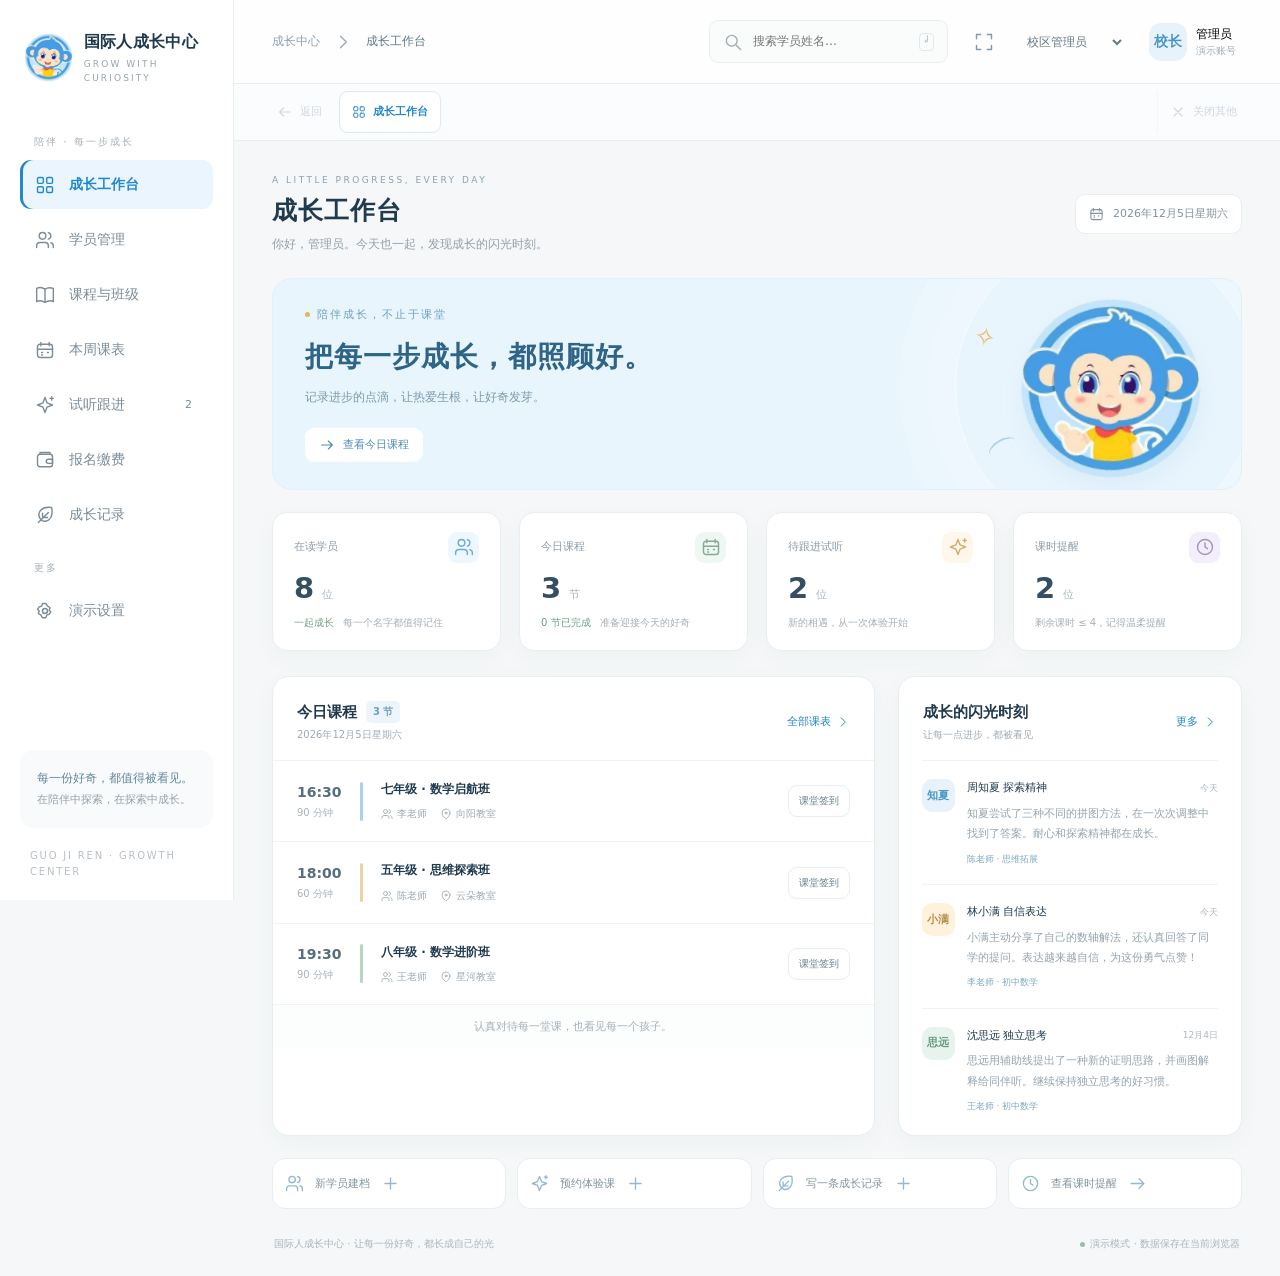
==== commit 0e4d77ae: "Restore workspace tabs and in-app back navigation Restore persistent page tabs with a pinned workben" ====
--- a/docs/index.html
+++ b/docs/index.html
@@ -14,6 +14,20 @@
 @media(max-width:960px){.sidebar{transform:translateX(-100%);transition:transform .2s;width:234px;box-shadow:15px 0 50px #183c4e15}.main{margin-left:0}.mobile-menu{display:inline-flex}.topbar{height:70px}.mobile-open .sidebar{transform:translateX(0)}.mobile-open .mobile-overlay{display:block;position:fixed;inset:0;background:#1d354954;z-index:29;border:0}.breadcrumb{flex:1}.top-actions{gap:10px}.stats{grid-template-columns:repeat(4,minmax(0,1fr))}.grid-main{grid-template-columns:minmax(0,1.5fr) minmax(250px,1fr)}}
 @media(max-width:720px){.content{padding:23px 18px}.topbar{padding:0 13px;gap:7px;height:64px}.breadcrumb{font-size:11px;gap:7px}.breadcrumb span,.breadcrumb .icon{display:none}.profile span:last-child{display:none}.profile{padding:0}.profile .avatar{width:31px;height:31px;border-radius:9px;font-size:11px}.top-actions{gap:7px}.top-actions>.circle-btn{display:none}.role-select{font-size:11px;max-width:100px;padding-right:10px}.page-title{margin-bottom:20px;gap:12px}.page-title h1{font-size:22px}.page-title p{font-size:11px}.page-title .date-chip{display:none}.page-title .btn{padding:8px 11px;min-height:38px;font-size:11px}.hero{padding:23px 22px;min-height:212px;margin-bottom:18px}.hero h2{font-size:23px;max-width:245px;line-height:1.6}.hero-copy{max-width:85%}.hero p{font-size:10px;max-width:190px;margin:7px 0 15px}.hero-kicker{font-size:9px;margin-bottom:7px}.hero-mascot{width:125px;height:125px;right:1px;bottom:9px;opacity:.95}.hero:after{right:-100px;top:0}.hero-star{right:55px;top:17px;font-size:21px}.hero-doodle{display:none}.stats{grid-template-columns:1fr 1fr;gap:12px;margin-bottom:19px}.stat{padding:16px}.stat-value{font-size:28px;margin:3px 0 5px}.stat-top{font-size:10px}.stat-foot{font-size:9px}.grid-main{grid-template-columns:1fr;gap:18px}.card-head{padding:21px 20px 17px}.lesson{padding:18px 20px;gap:13px}.lesson-info h3{font-size:12px}.lesson .btn{padding:7px 9px}.quick-actions{margin-top:19px;gap:10px}.quick-action{font-size:11px;padding:16px}.footer{flex-direction:column;align-items:center;gap:5px;text-align:center;margin-top:26px;font-size:9px}.cards-grid{grid-template-columns:1fr}.setting-grid{grid-template-columns:1fr}.toolbar{padding:15px;gap:9px}.toolbar .searchbox{min-width:100%;max-width:100%}.toolbar .filter{flex:1;max-width:none}.toolbar .spacer{display:none}.table-wrap table th,.table-wrap table td{padding:15px}.pagination{padding:15px;font-size:9px}.week-tabs{gap:1px;padding:5px}.day-tab{min-height:65px;font-size:9px}.day-tab strong{font-size:18px}.schedule-day{grid-template-columns:46px 1fr;gap:10px}.schedule-card{padding:19px 16px;flex-wrap:wrap}.schedule-card h3{font-size:14px}.schedule-card p{font-size:10px;gap:10px}.schedule-card .btn{min-height:34px;font-size:10px}.modal-head{padding:21px 20px 15px}.modal-content{padding:21px 20px}.modal-actions{padding:16px 20px}.form-grid{gap:15px}.child-hero{padding:21px 18px;gap:15px}.child-hero>.avatar{width:52px;height:52px;font-size:18px;border-radius:16px}.child-hero h2{font-size:20px}.child-hero p{font-size:10px}.btn{min-height:42px}.note-title{font-size:11px}.note p{font-size:11px}}
 @media(prefers-reduced-motion:reduce){*{scroll-behavior:auto!important;animation:none!important;transition:none!important}}
+
+/* Persistent workspaces, including touch-friendly horizontal tabs. */
+.breadcrumb a{color:#8ca1ae}.breadcrumb a:hover{color:var(--blue)}
+.workspace-bar{position:sticky;top:84px;z-index:19;height:57px;display:flex;align-items:center;gap:12px;padding:6px 38px;background:#fbfcfef5;backdrop-filter:blur(14px);border-bottom:1px solid var(--line)}
+.workspace-back,.workspace-close-others{border:0;background:transparent;color:#7e94a3;display:inline-flex;align-items:center;justify-content:center;gap:7px;min-height:42px;flex-shrink:0;font-size:11px;padding:0 5px}
+.workspace-back:disabled,.workspace-close-others:disabled{opacity:.35}.workspace-back:not(:disabled):hover,.workspace-close-others:not(:disabled):hover{color:var(--blue)}
+.workspace-back svg,.workspace-close-others svg{width:16px;height:16px}.back-arrow{display:inline-flex;transform:rotate(180deg)}
+.workspace-tabs{display:flex;flex:1;min-width:0;overflow-x:auto;gap:6px;align-items:center;scrollbar-width:none;overscroll-behavior-x:contain}.workspace-tabs::-webkit-scrollbar{display:none}
+.workspace-tab{display:flex;flex-shrink:0;align-items:center;border:1px solid transparent;border-radius:9px;background:transparent;position:relative;color:#8196a5;min-height:42px}.workspace-tab:hover{background:#f0f5f9}.workspace-tab.active{background:#fff;color:var(--blue);border-color:#dbeaf4;box-shadow:0 2px 7px #2b709a06}
+.workspace-tab [role="tab"]{display:flex;align-items:center;gap:7px;min-height:40px;padding:0 12px;border:0;border-radius:8px;background:none;color:inherit;white-space:nowrap;font-size:11px;min-width:92px}.workspace-tab [role="tab"] svg{height:14px;width:14px}.workspace-tab.active [role="tab"]{font-weight:600}
+.tab-close{display:flex;align-items:center;justify-content:center;background:none;border:0;border-radius:7px;color:#a8b5be;min-width:30px;min-height:38px;margin-right:3px}.tab-close svg{width:13px;height:13px}.tab-close:hover{background:#e9f2f8;color:#548aaf}.workspace-close-others{border-left:1px solid var(--line);padding-left:12px}
+@media(max-width:1180px){.workspace-bar{padding-left:25px;padding-right:25px}}
+@media(max-width:960px){.workspace-bar{top:70px}}
+@media(max-width:720px){.workspace-bar{top:64px;height:55px;padding:5px 12px;gap:8px}.workspace-back{gap:4px;font-size:11px}.workspace-tabs{gap:4px}.workspace-tab [role="tab"]{min-width:78px;padding:0 9px;font-size:11px}.workspace-tab [role="tab"] .icon{display:none}.workspace-close-others{min-width:32px;padding-left:8px}.workspace-close-others span:last-child{display:none}.tab-close{min-width:28px;min-height:40px}.breadcrumb a{display:none}}
 </style>
 </head>
 <body>
@@ -77,6 +91,79 @@
 const roleName={admin:'校区管理员',teacher:'教师视角',parent:'家长视角',student:'学生视角'};
 const navs=[['dashboard','home','成长工作台'],['students','users','学员管理'],['classes','book','课程与班级'],['schedule','calendar','本周课表'],['trials','spark','试听跟进'],['enrollments','wallet','报名缴费'],['growth','leaf','成长记录'],['settings','settings','演示设置']];
 const allowed=()=>family()?['dashboard','schedule','growth','settings']:role==='teacher'?['dashboard','students','classes','schedule','growth','settings']:navs.map(x=>x[0]);
+// Workspace tabs and recent page history are separate from the demo's business data.
+const WORKSPACE_KEY=KEY+':workspace';
+let workspaces={};
+try { const saved=JSON.parse(sessionStorage.getItem(WORKSPACE_KEY)||'{}'); if(saved&&typeof saved==='object'&&!Array.isArray(saved))workspaces=saved; } catch {}
+function workspace(){
+ const valid=allowed();
+ let w=workspaces[role];
+ if(!w||typeof w!=='object'||Array.isArray(w))w=workspaces[role]={};
+ w.tabs=['dashboard',...new Set((Array.isArray(w.tabs)?w.tabs:[]).filter(r=>r!=='dashboard'&&valid.includes(r)))];
+ w.trail=(Array.isArray(w.trail)?w.trail:[]).filter(r=>valid.includes(r)).filter((r,i,a)=>i===0||r!==a[i-1]).slice(-80);
+ if(!w.scrolls||typeof w.scrolls!=='object')w.scrolls={};
+ if(!w.views||typeof w.views!=='object')w.views={};
+ if(!valid.includes(w.current))w.current='dashboard';
+ return w;
+}
+function rememberWorkspace(){
+ const w=workspace();
+ if(!w.tabs.includes(route))w.tabs.push(route);
+ if(w.trail.at(-1)!==route)w.trail.push(route);
+ w.trail=w.trail.slice(-80);
+ w.current=route;
+ w.views={studentSearch,studentClass,studentStatus,trialStatus,selectedDay,weekOffset};
+ try { sessionStorage.setItem(WORKSPACE_KEY,JSON.stringify(workspaces)); } catch {}
+}
+function restoreWorkspace(){
+ const v=workspace().views;
+ studentSearch=typeof v.studentSearch==='string'?v.studentSearch.slice(0,200):'';
+ studentClass=state.classes.some(c=>c.id===v.studentClass)?v.studentClass:'';
+ studentStatus=['在读','暂停','low'].includes(v.studentStatus)?v.studentStatus:'';
+ trialStatus=['待联系','待试听','已试听','已报名'].includes(v.trialStatus)?v.trialStatus:'';
+ selectedDay=/^\d{4}-\d{2}-\d{2}$/.test(v.selectedDay)?v.selectedDay:today();
+ weekOffset=Number.isInteger(v.weekOffset)&&Math.abs(v.weekOffset)<5200?v.weekOffset:0;
+}
+function workspaceTitle(r){return r==='dashboard'&&family()?(role==='parent'?'孩子的成长':'我的成长'):navs.find(n=>n[0]===r)?.[2]||'成长工作台'}
+function workspaceBar(){
+ const w=workspace(),previous=w.trail.length>1?w.trail.at(-2):null;
+ return `<div class="workspace-bar" aria-label="页面工作区"><button class="workspace-back" data-action="page-back" ${previous?'':'disabled'} aria-label="返回上一个页面" title="${previous?'返回：'+esc(workspaceTitle(previous)):'已在起始页面'}"><span class="back-arrow">${icon('arrow')}</span><span>返回</span></button><div class="workspace-tabs" role="tablist" aria-label="已打开的页面">${w.tabs.map(r=>`<div class="workspace-tab ${r===route?'active':''}" role="presentation"><button type="button" role="tab" id="workspace-tab-${r}" aria-controls="content" aria-selected="${r===route}" tabindex="${r===route?'0':'-1'}" data-action="tab-open" data-id="${r}">${icon(navs.find(n=>n[0]===r)[1])}<span>${workspaceTitle(r)}</span></button>${r==='dashboard'?'':`<button type="button" class="tab-close" data-action="tab-close" data-id="${r}" aria-label="关闭${workspaceTitle(r)}标签">${icon('close')}</button>`}</div>`).join('')}</div><button class="workspace-close-others" data-action="tabs-close-others" aria-label="关闭其他标签" title="保留首页与当前页面" ${w.tabs.every(r=>r==='dashboard'||r===route)?'disabled':''}>${icon('close')}<span>关闭其他</span></button></div>`;
+}
+function backPage(){
+ const w=workspace();
+ if(w.trail.length<2)return;
+ w.trail.pop();
+ go(w.trail.at(-1),{replace:true});
+}
+function closeTab(r){
+ const w=workspace();
+ if(r==='dashboard'||!w.tabs.includes(r))return;
+ w.tabs=w.tabs.filter(t=>t!==r);
+ w.trail=w.trail.filter(t=>t!==r);
+ delete w.scrolls[r];
+ if(r===route)go(w.trail.at(-1)||w.tabs.at(-1)||'dashboard',{replace:true});
+ else render();
+}
+function closeOtherTabs(){
+ const w=workspace();
+ w.tabs=w.tabs.filter(r=>r==='dashboard'||r===route);
+ w.trail=w.trail.filter(r=>w.tabs.includes(r));
+ render();
+}
+function revealActiveTab(){
+ const strip=$('.workspace-tabs'),tab=$('.workspace-tab.active');
+ if(!strip||!tab)return;
+ const outer=strip.getBoundingClientRect(),inner=tab.getBoundingClientRect();
+ if(inner.left<outer.left)strip.scrollLeft-=outer.left-inner.left;
+ if(inner.right>outer.right)strip.scrollLeft+=inner.right-outer.right;
+}
+restoreWorkspace();
+if(!location.hash)route=workspace().current;
+if(!allowed().includes(route))route='dashboard';
+if(location.hash!=='#'+route)history.replaceState(null,'','#'+route);
+// A directly opened inner page can always return to the workbench.
+if(!workspace().trail.length&&route!=='dashboard')workspace().trail.push('dashboard');
+
 function commit(next,message){try{validateState(next);localStorage.setItem(KEY,JSON.stringify(next));state=next;render();if(message)toast(message);return true}catch(e){toast('保存失败：'+(e.name==='QuotaExceededError'?'浏览器缓存空间不足，请先导出备份':e.message));return false}}
 const copyState=()=>JSON.parse(JSON.stringify(state));
 function toast(msg){clearTimeout(toastTimer);$('#toast').textContent=msg;$('#toast').classList.add('show');toastTimer=setTimeout(()=>$('#toast').classList.remove('show'),3500)}
@@ -87,12 +174,14 @@
 function empty(title='还没有相关记录',text='新的成长故事，正等着被记录。'){return `<div class="empty">${icon('leaf')}<h3>${title}</h3><p>${text}</p></div>`}
 function stat(label,value,unit,ic,foot){return `<div class="stat"><div class="stat-top">${label}${icon(ic,'stat-icon')}</div><div class="stat-value">${value}<small>${unit}</small></div><div class="stat-foot">${foot}</div></div>`}
 function heading(eyebrow,title,sub,action=''){return `<div class="page-title"><div><div class="eyebrow">${eyebrow}</div><h1>${title}</h1><p>${sub}</p></div>${action||`<div class="date-chip">${icon('calendar')}${longDate(today())}</div>`}</div>`}
-function titleFor(){if(family()&&route==='dashboard')return role==='parent'?'孩子的成长':'我的成长';return navs.find(x=>x[0]===route)?.[2]||'成长工作台'}
+function titleFor(){return workspaceTitle(route)}
 function render(){
  if(!loggedIn){renderLogin();return}
  if(!allowed().includes(route))route='dashboard';
+ rememberWorkspace();
  document.title='国际人成长中心 · '+titleFor();
- $('#app').innerHTML=`<button class="mobile-overlay" aria-label="关闭导航" data-action="menu"></button><aside class="sidebar"><a class="brand" href="#dashboard"><img src="${BRAND.mascot}" alt="国际人云小猴 Logo"><div class="brand-name">国际人成长中心<small>GROW WITH CURIOSITY</small></div></a><div class="nav-label">陪伴 · 每一步成长</div><nav class="nav" aria-label="主导航">${navs.filter(n=>allowed().includes(n[0])&&n[0]!=='settings').map(n=>`<a href="#${n[0]}" class="${route===n[0]?'active':''}" ${route===n[0]?'aria-current="page"':''}>${icon(n[1])}<span>${family()&&n[0]==='dashboard'?(role==='parent'?'孩子的成长':'我的成长'):n[2]}</span>${n[0]==='trials'?`<span class="count">${state.trials.filter(t=>['待试听','待联系'].includes(t.status)).length}</span>`:''}</a>`).join('')}</nav><div class="nav-label">更多</div><nav class="nav"><a href="#settings" class="${route==='settings'?'active':''}">${icon('settings')}演示设置</a></nav><div class="sidebar-bottom"><div class="sidebar-note"><strong>每一份好奇，都值得被看见。</strong><br>在陪伴中探索，在探索中成长。</div><div class="sidebar-footer">GUO JI REN · GROWTH CENTER</div></div></aside><main class="main"><header class="topbar"><button class="circle-btn mobile-menu" data-action="menu" aria-label="打开导航">${icon('menu')}</button><div class="breadcrumb"><span>成长中心</span>${icon('chevron')}<strong>${titleFor()}</strong></div><div class="top-actions">${!family()?`<form class="searchbox" id="global-search">${icon('search')}<input name="q" placeholder="搜索学员姓名…" aria-label="搜索学员姓名"><kbd>↵</kbd></form>`:''}<button class="circle-btn" data-action="fullscreen" aria-label="切换全屏">${icon('full')}</button><select class="role-select" id="role-select" aria-label="切换演示身份">${Object.entries(roleName).map(([v,n])=>`<option value="${v}" ${role===v?'selected':''}>${n}</option>`).join('')}</select><button class="profile" data-action="account" aria-label="演示账号信息">${avatar(role==='admin'?'校长':role==='teacher'?'老师':role==='parent'?'家长':'学员')}<span>${role==='admin'?'管理员':role==='teacher'?'李老师':role==='parent'?'林小满家长':'林小满'}<small>演示账号</small></span></button></div></header><div class="content" id="content">${({dashboard:dashboard,students:studentsPage,classes:classesPage,schedule:schedulePage,trials:trialsPage,enrollments:enrollmentsPage,growth:growthPage,settings:settingsPage}[route])()}<footer class="footer"><span>国际人成长中心 · 让每一份好奇，都长成自己的光</span><span><i class="dot"></i>演示模式 · 数据保存在当前浏览器</span></footer></div></main>`;
+ $('#app').innerHTML=`<button class="mobile-overlay" aria-label="关闭导航" data-action="menu"></button><aside class="sidebar"><a class="brand" href="#dashboard"><img src="${BRAND.mascot}" alt="国际人云小猴 Logo"><div class="brand-name">国际人成长中心<small>GROW WITH CURIOSITY</small></div></a><div class="nav-label">陪伴 · 每一步成长</div><nav class="nav" aria-label="主导航">${navs.filter(n=>allowed().includes(n[0])&&n[0]!=='settings').map(n=>`<a href="#${n[0]}" class="${route===n[0]?'active':''}" ${route===n[0]?'aria-current="page"':''}>${icon(n[1])}<span>${family()&&n[0]==='dashboard'?(role==='parent'?'孩子的成长':'我的成长'):n[2]}</span>${n[0]==='trials'?`<span class="count">${state.trials.filter(t=>['待试听','待联系'].includes(t.status)).length}</span>`:''}</a>`).join('')}</nav><div class="nav-label">更多</div><nav class="nav"><a href="#settings" class="${route==='settings'?'active':''}">${icon('settings')}演示设置</a></nav><div class="sidebar-bottom"><div class="sidebar-note"><strong>每一份好奇，都值得被看见。</strong><br>在陪伴中探索，在探索中成长。</div><div class="sidebar-footer">GUO JI REN · GROWTH CENTER</div></div></aside><main class="main"><header class="topbar"><button class="circle-btn mobile-menu" data-action="menu" aria-label="打开导航">${icon('menu')}</button><div class="breadcrumb"><a href="#dashboard" aria-label="返回成长工作台">成长中心</a>${icon('chevron')}<strong>${titleFor()}</strong></div><div class="top-actions">${!family()?`<form class="searchbox" id="global-search">${icon('search')}<input name="q" placeholder="搜索学员姓名…" aria-label="搜索学员姓名"><kbd>↵</kbd></form>`:''}<button class="circle-btn" data-action="fullscreen" aria-label="切换全屏">${icon('full')}</button><select class="role-select" id="role-select" aria-label="切换演示身份">${Object.entries(roleName).map(([v,n])=>`<option value="${v}" ${role===v?'selected':''}>${n}</option>`).join('')}</select><button class="profile" data-action="account" aria-label="演示账号信息">${avatar(role==='admin'?'校长':role==='teacher'?'老师':role==='parent'?'家长':'学员')}<span>${role==='admin'?'管理员':role==='teacher'?'李老师':role==='parent'?'林小满家长':'林小满'}<small>演示账号</small></span></button></div></header>${workspaceBar()}<div class="content" id="content" role="tabpanel" aria-labelledby="workspace-tab-${route}">${({dashboard:dashboard,students:studentsPage,classes:classesPage,schedule:schedulePage,trials:trialsPage,enrollments:enrollmentsPage,growth:growthPage,settings:settingsPage}[route])()}<footer class="footer"><span>国际人成长中心 · 让每一份好奇，都长成自己的光</span><span><i class="dot"></i>演示模式 · 数据保存在当前浏览器</span></footer></div></main>`;
+ revealActiveTab();
 }
 function dashboard(){if(family())return childDashboard();const low=activeStudents().filter(s=>s.remaining<=4), upcoming=state.lessons.filter(l=>l.date===today()).sort((a,b)=>a.time.localeCompare(b.time));
  return heading('A LITTLE PROGRESS, EVERY DAY','成长工作台','你好，'+(role==='teacher'?'李老师':'管理员')+'。今天也一起，发现成长的闪光时刻。')+
@@ -143,10 +232,31 @@
  }catch(e){$('#form-error').textContent=e.message}}
 function saveAttendance(form){if(!canTeach())return;let next=copyState(),l=next.lessons.find(x=>x.id===form.dataset.id);if(l.checked){closeModal();toast('这节课已经签到过了');return}let selected=new Set(new FormData(form).getAll('present'));const members=next.students.filter(s=>!s.archived&&s.classId===l.classId&&s.status==='在读');for(const s of members){const present=selected.has(s.id);if(present&&s.remaining<1){toast(s.name+'的课时不足');return}if(present)s.remaining-=1;next.checkins.push({lessonId:l.id,studentId:s.id,present,date:today()})}l.checked=true;if(commit(next,'签到完成，到课学员已扣减 1 课时'))closeModal()}
 function accountModal(){openModal('换一个视角，看见更多成长','演示账号：demo / demo123；家长、学生视角关联林小满。',`<div class="modal-content"><div class="choice-group">${Object.entries(roleName).map(([v,n])=>btn(n,'role','users',role===v?'active':'',v)).join('')}</div><div class="hint" style="margin-top:20px;margin-bottom:0">身份切换仅用于展示页面，没有真实的账号权限或数据隔离。</div></div>`,btn('退出到演示登录页','logout','logout'))}
-function setRole(v){if(!roleName[v])return;role=v;try{sessionStorage.setItem(KEY+':role',v)}catch{}route='dashboard';location.hash=route;closeModal();render();toast('已切换为'+roleName[v])}
+function setRole(v){
+ if(!roleName[v])return;
+ workspace().scrolls[route]=window.scrollY;
+ rememberWorkspace();
+ role=v;
+ try{sessionStorage.setItem(KEY+':role',v)}catch{}
+ restoreWorkspace();
+ route=workspace().current;
+ closeModal();
+ go(route,{replace:true});
+ toast('已切换为'+roleName[v]);
+}
 function renderLogin(){$('#app').innerHTML=`<main class="login"><section class="login-card"><div class="login-logo"><img src="${BRAND.mascot}" alt="国际人云小猴"><h1>国际人成长中心</h1><p>让每一份好奇，都长成自己的光。</p></div><form id="login-form"><div class="form-grid">${field('username','演示账号','demo','text',{required:true,full:true})}${field('password','演示密码','demo123','password',{required:true,full:true})}</div><button class="btn primary" type="submit">进入成长工作台 ${icon('arrow')}</button><p class="small muted" style="text-align:center;margin-top:18px">演示账号已填好 · 无需验证码</p></form></section></main>`}
-function go(r){route=r;location.hash=r;document.body.classList.remove('mobile-open');render();window.scrollTo(0,0)}
+function go(r,{replace=false,fromBrowser=false}={}){
+ if(!allowed().includes(r))r='dashboard';
+ const w=workspace();
+ w.scrolls[route]=window.scrollY;
+ route=r;
+ if(location.hash!=='#'+r&&!fromBrowser)history[replace?'replaceState':'pushState'](null,'','#'+r);
+ document.body.classList.remove('mobile-open');
+ render();
+ window.scrollTo(0,Number.isFinite(w.scrolls[r])?w.scrolls[r]:0);
+}
 const actions={
+ 'page-back':backPage,'tab-open':go,'tab-close':closeTab,'tabs-close-others':closeOtherTabs,
  'menu':()=>document.body.classList.toggle('mobile-open'),'modal-close':closeModal,'account':accountModal,'role':setRole,'logout':()=>{closeModal();loggedIn=false;renderLogin()},
  'fullscreen':async()=>{try{if(document.fullscreenElement)await document.exitFullscreen();else await document.documentElement.requestFullscreen()}catch{toast('当前浏览器不支持全屏，可在独立浏览器窗口打开')}},
  'student-new':()=>canEdit()&&studentForm(),'student-edit':id=>canEdit()&&studentForm(id),'student-view':studentView,'class-new':()=>canEdit()&&classForm(),'class-edit':id=>canEdit()&&classForm(id),
@@ -164,13 +274,26 @@
  'import-confirm':()=>{if(!canEdit()||!pendingImport)return;try{localStorage.setItem(BACKUP,JSON.stringify(state));if(commit(pendingImport,'备份已导入，原数据快照已保留')){pendingImport=null;closeModal()}}catch{toast('备份保存失败，未替换数据')}}
 };
 let pendingImport=null;
-document.addEventListener('click',e=>{const b=e.target.closest('[data-action]');if(b){const a=b.dataset.action;if(actions[a])actions[a](b.dataset.id||'');else if(allowed().includes(a))go(a)}const a=e.target.closest('a[href^="#"]');if(a)document.body.classList.remove('mobile-open')});
+document.addEventListener('click',e=>{const b=e.target.closest('[data-action]');if(b){const a=b.dataset.action;if(actions[a])actions[a](b.dataset.id||'');else if(allowed().includes(a))go(a)}const a=e.target.closest('a[href^="#"]');if(a&&!e.ctrlKey&&!e.metaKey&&!e.shiftKey&&!e.altKey&&e.button===0){e.preventDefault();go(a.getAttribute('href').slice(1))}});
 document.addEventListener('submit',e=>{e.preventDefault();if(e.target.id==='record-form')saveForm(e.target);if(e.target.id==='attendance-form')saveAttendance(e.target);if(e.target.id==='global-search'){studentSearch=new FormData(e.target).get('q').trim();studentClass='';studentStatus='';go('students')}if(e.target.id==='login-form'){const d=new FormData(e.target);if(d.get('username')==='demo'&&d.get('password')==='demo123'){loggedIn=true;role='admin';go('dashboard');toast('欢迎回到成长中心')}else toast('演示账号为 demo，密码为 demo123')}});
-document.addEventListener('input',e=>{if(e.target.id==='student-search'){studentSearch=e.target.value;$('#student-table').innerHTML=studentTable()}});
-document.addEventListener('change',e=>{if(e.target.id==='role-select')setRole(e.target.value);if(e.target.id==='student-class'){studentClass=e.target.value;$('#student-table').innerHTML=studentTable()}if(e.target.id==='student-status'){studentStatus=e.target.value;$('#student-table').innerHTML=studentTable()}});
+document.addEventListener('input',e=>{if(e.target.id==='student-search'){studentSearch=e.target.value;$('#student-table').innerHTML=studentTable();rememberWorkspace()}});
+document.addEventListener('change',e=>{if(e.target.id==='role-select')setRole(e.target.value);if(e.target.id==='student-class'){studentClass=e.target.value;$('#student-table').innerHTML=studentTable();rememberWorkspace()}if(e.target.id==='student-status'){studentStatus=e.target.value;$('#student-table').innerHTML=studentTable();rememberWorkspace()}});
 $('#import-file').addEventListener('change',async e=>{const file=e.target.files[0];e.target.value='';if(!file)return;if(file.size>5*1024*1024)return toast('请选择小于 5 MB 的演示备份');try{pendingImport=validateState(JSON.parse(await file.text()));openModal('导入这份备份？',`${pendingImport.students.length} 位学员 · ${pendingImport.classes.length} 个班级`, '<div class="modal-content"><p class="small muted">将替换当前浏览器中的演示数据。导入前会保存当前数据快照，可在演示设置中恢复。</p></div>',btn('取消','modal-close')+btn('确认导入','import-confirm','upload','primary'))}catch(e){pendingImport=null;toast('导入失败：'+e.message)}});
-window.addEventListener('hashchange',()=>{route=location.hash.slice(1)||'dashboard';render();window.scrollTo(0,0)});
+window.addEventListener('hashchange',()=>go(location.hash.slice(1)||'dashboard',{fromBrowser:true}));
 window.addEventListener('storage',e=>{if(e.key===KEY&&e.newValue){try{state=validateState(JSON.parse(e.newValue));closeModal();render();toast('已同步另一个标签页的修改')}catch{toast('其他标签页的数据无法读取')}}});
+window.addEventListener('pagehide',()=>{workspace().scrolls[route]=window.scrollY;rememberWorkspace()});
+document.addEventListener('keydown',e=>{
+ const active=e.target.closest('[role="tab"]');
+ if(!active)return;
+ const tabs=workspace().tabs,index=tabs.indexOf(active.dataset.id);
+ let next;
+ if(e.key==='ArrowRight')next=tabs[(index+1)%tabs.length];
+ if(e.key==='ArrowLeft')next=tabs[(index-1+tabs.length)%tabs.length];
+ if(e.key==='Home')next=tabs[0];
+ if(e.key==='End')next=tabs.at(-1);
+ if(next){e.preventDefault();go(next);document.getElementById('workspace-tab-'+next)?.focus()}
+ if(e.key==='Delete'&&active.dataset.id!=='dashboard'){e.preventDefault();closeTab(active.dataset.id);document.getElementById('workspace-tab-'+route)?.focus()}
+});
 render();if(storageWarning)toast(storageWarning);
 </script>
 </body></html>
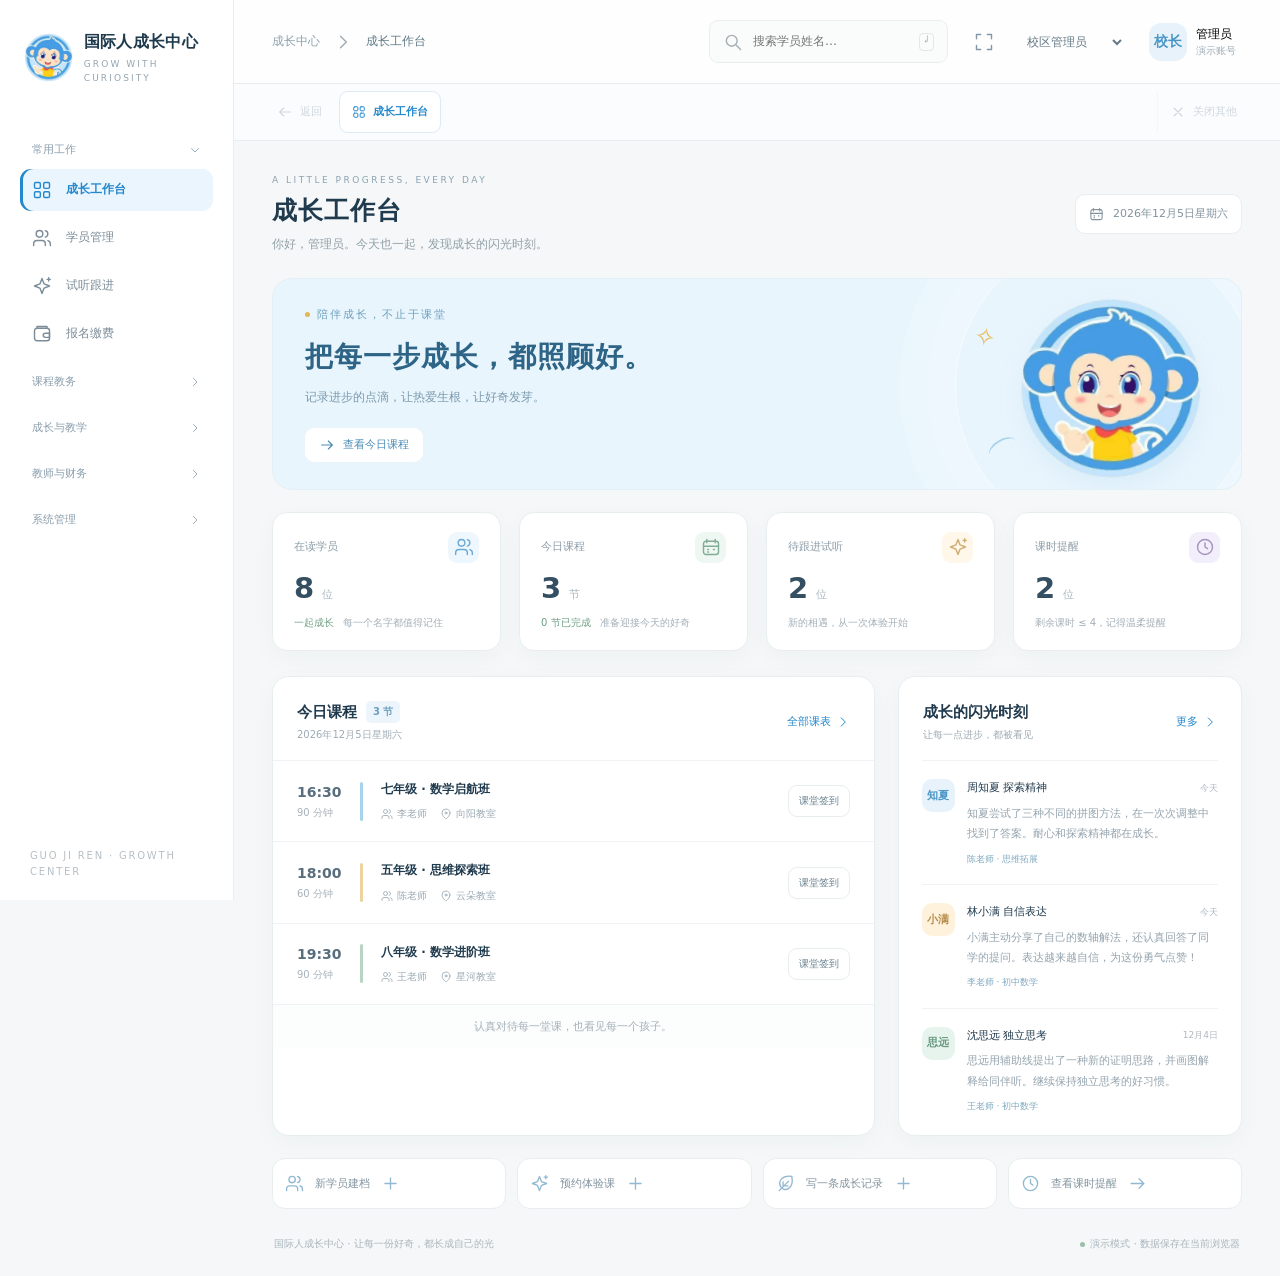
==== commit f66881b4: "Migrate teaching-office workflows to the static branded demo Port the 21 original teaching-office mo" ====
--- a/docs/index.html
+++ b/docs/index.html
@@ -16,6 +16,8 @@
 @media(prefers-reduced-motion:reduce){*{scroll-behavior:auto!important;animation:none!important;transition:none!important}}
 
 /* Persistent workspaces, including touch-friendly horizontal tabs. */
+.sidebar-nav{flex:1;min-height:0;overflow:auto;margin:18px -5px 8px;padding:0 5px;scrollbar-width:thin;scrollbar-color:#d9e7f0 transparent}.nav-group{margin-bottom:8px}.nav-group summary{list-style:none;cursor:pointer;display:flex;align-items:center;justify-content:space-between;font-size:11px;color:#8a9eac;padding:10px 12px;min-height:38px}.nav-group summary::-webkit-details-marker{display:none}.nav-group summary svg{width:12px;height:12px}.nav-group[open] summary svg{transform:rotate(90deg)}.nav-group .nav a{min-height:42px;padding:10px 12px;font-size:12px}.sidebar-bottom{flex-shrink:0}.sidebar-note{display:none}.buttons{display:flex;gap:8px;flex-wrap:wrap}.full{grid-column:1/-1}.check-grid{display:grid;gap:9px}.check-grid label{display:flex;align-items:center;gap:8px;padding:5px}.check-grid input{width:18px;min-height:18px;accent-color:var(--blue)}fieldset.field{border:1px solid var(--line);border-radius:8px;padding:14px}.danger-text{color:#c17a74}.table-wrap .btn{min-height:35px;padding:7px 10px;font-size:11px;margin:2px}.table-wrap .row-actions{gap:8px}.table-wrap td{max-width:320px;white-space:normal;min-width:80px}.detail-kv>div{overflow-wrap:anywhere}.page-title+.cards-grid{margin-bottom:24px}.toolbar .field input{min-height:38px}.modal-content .attendance-row .field{min-width:110px}.table-wrap td .row-actions{white-space:nowrap}.page-title .buttons{justify-content:flex-end}
+@media print{body{background:white}.sidebar,.topbar,.workspace-bar,.footer,.toolbar,.page-title>.buttons,.btn,.row-actions,.mobile-overlay{display:none!important}.main{margin:0}.content{padding:0}.table-wrap{overflow:visible}table{white-space:normal}th,td{color:#222!important}body:has(dialog[open]) #app{display:none}dialog[open]{position:static;max-height:none;width:100%;max-width:none;border:0;box-shadow:none}.modal-head,.modal-actions{position:static}.modal-actions,.modal-head button{display:none}.card{box-shadow:none} }
 .breadcrumb a{color:#8ca1ae}.breadcrumb a:hover{color:var(--blue)}
 .workspace-bar{position:sticky;top:84px;z-index:19;height:57px;display:flex;align-items:center;gap:12px;padding:6px 38px;background:#fbfcfef5;backdrop-filter:blur(14px);border-bottom:1px solid var(--line)}
 .workspace-back,.workspace-close-others{border:0;background:transparent;color:#7e94a3;display:inline-flex;align-items:center;justify-content:center;gap:7px;min-height:42px;flex-shrink:0;font-size:11px;padding:0 5px}
@@ -36,7 +38,110 @@
 <div id="toast" role="status" aria-live="polite"></div>
 <input type="file" id="import-file" accept="application/json,.json" hidden>
 <script>const BRAND = {"mascot": "[data-uri]", "wordmark": "[data-uri]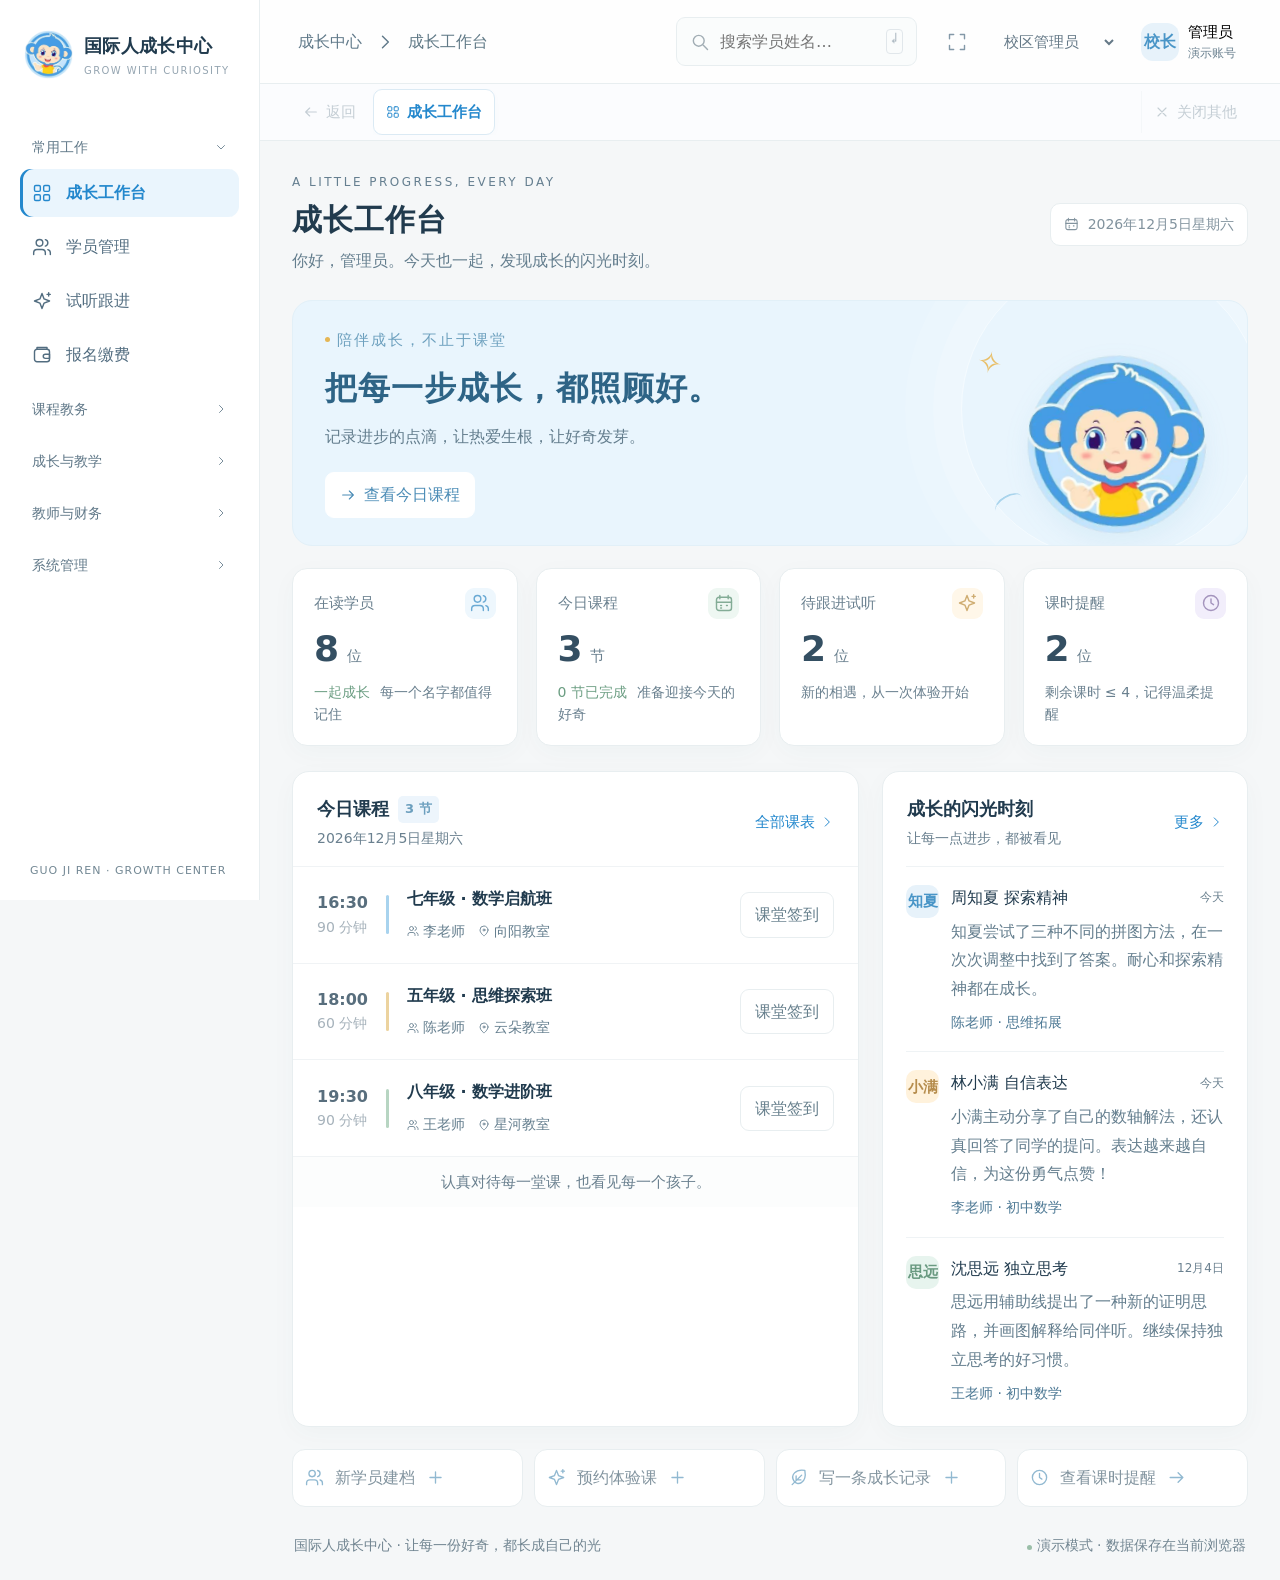
==== commit 5e0ac38d: "Enlarge typography and improve reading contrast across the demo Increase navigation, table text and " ====
--- a/docs/index.html
+++ b/docs/index.html
@@ -5,31 +5,50 @@
 <meta name="theme-color" content="#2286c9"><meta name="description" content="国际人成长中心 · 让每一份好奇，都长成自己的光。学员管理演示。">
 <title>国际人成长中心 · 成长工作台</title>
 <style>@charset "UTF-8";
-:root{--blue:#2488cd;--blue-dark:#196ba8;--ink:#213b4e;--muted:#82929e;--line:#e8eef0;--bg:#f5f7f8;--green:#3f9677;--amber:#bf8d38;--red:#c86f67;--shadow:0 7px 26px #2b526008;--radius:20px;font-family:"Microsoft YaHei","PingFang SC",system-ui,sans-serif;color:var(--ink);font-size:14px;line-height:1.6}
-*{box-sizing:border-box}body{margin:0;background:var(--bg)}button,input,select,textarea{font:inherit}button,a,input,select,textarea{-webkit-tap-highlight-color:transparent}button{cursor:pointer}button:disabled{opacity:.5;cursor:not-allowed}a{color:inherit;text-decoration:none}h1,h2,h3,p{margin:0}button:focus-visible,a:focus-visible{outline:3px solid #76bae8;outline-offset:3px}svg{width:20px;height:20px;stroke:currentColor;stroke-width:1.7;fill:none;stroke-linecap:round;stroke-linejoin:round;flex-shrink:0}.icon{display:inline-flex;align-items:center;justify-content:center}.muted{color:var(--muted)}.small{font-size:12px}.strong{font-weight:600}.nowrap{white-space:nowrap}.blue{color:var(--blue)}
-.sidebar{position:fixed;inset:0 auto 0 0;width:234px;background:#fff;border-right:1px solid var(--line);display:flex;flex-direction:column;padding:30px 20px 20px;z-index:30}.brand{display:flex;align-items:center;gap:11px;padding:0 4px 28px}.brand img{width:49px;height:49px;object-fit:contain}.brand-name{font-size:16px;font-weight:750;letter-spacing:.3px;line-height:1.5}.brand-name small{display:block;font-size:9px;letter-spacing:2.1px;color:#95a5b1;font-weight:500;margin-top:4px}.nav-label{color:#a6b0b8;font-size:10px;letter-spacing:2px;margin:21px 14px 10px}.nav{display:flex;flex-direction:column;gap:6px}.nav a{display:flex;align-items:center;gap:14px;padding:13px 15px;color:#7c8c98;border-radius:11px;min-height:49px;transition:background .15s}.nav a:hover{background:#f5f9fc;color:var(--blue)}.nav a.active{background:#eaf5fd;color:var(--blue);font-weight:650;box-shadow:inset 3px 0 var(--blue)}.nav .count{margin-left:auto;font-size:11px;background:#fff;border-radius:7px;padding:0 6px}.sidebar-bottom{margin-top:auto;padding-top:35px}.sidebar-note{border-radius:14px;background:#f8fafb;padding:17px;font-size:11px;color:#94a1aa;line-height:1.9}.sidebar-note strong{color:#64889b;font-size:12px;font-weight:500}.sidebar-footer{font-size:10px;color:#b7c0c6;padding:20px 10px 0;letter-spacing:1.8px}.main{margin-left:234px;min-height:100vh}.topbar{height:84px;background:#ffffffd9;border-bottom:1px solid var(--line);display:flex;align-items:center;justify-content:space-between;padding:0 38px;gap:15px;position:sticky;top:0;z-index:20;backdrop-filter:blur(15px)}.breadcrumb{display:flex;align-items:center;gap:13px;font-size:12px;color:#a0abb4}.breadcrumb strong{font-weight:500;color:#607986}.top-actions{display:flex;align-items:center;gap:18px}.searchbox{position:relative;display:flex;align-items:center;gap:8px;padding:10px 13px;border-radius:9px;border:1px solid var(--line);background:#fafcfc;color:#a1adb4}.searchbox input{width:160px;border:0;background:transparent;outline:0;color:var(--ink);font-size:12px}.searchbox:focus-within{border-color:#78bbe8}.searchbox kbd{font-size:10px;border:1px solid #e1e7eb;border-radius:4px;padding:0 4px;color:#9caab5}.role-select{border:0;background:transparent;color:#657987;padding:9px 22px 9px 3px;max-width:115px;cursor:pointer;font-size:12px}.avatar{height:38px;width:38px;border-radius:12px;background:#e7f2fa;color:#4995c7;display:inline-flex;align-items:center;justify-content:center;font-weight:600;flex-shrink:0}.avatar.amber{background:#fff2dc;color:#b68d4d}.avatar.green{background:#e7f4ee;color:#6a9a81}.avatar.purple{background:#f0ecfa;color:#9b8cbb}.profile{border:0;background:transparent;display:flex;align-items:center;gap:9px}.profile span:last-child{text-align:left;font-size:12px;line-height:1.5}.profile small{display:block;color:#a0acb5;font-size:10px}.circle-btn{border:0;background:transparent;color:#8398a7;width:36px;height:36px;display:inline-flex;justify-content:center;align-items:center}.mobile-menu{display:none}.content{padding:32px 38px 24px;max-width:1570px;margin:0 auto}.page-title{display:flex;align-items:center;justify-content:space-between;gap:20px;margin-bottom:24px}.eyebrow{font-size:9px;color:#8ba3b2;letter-spacing:2.5px;text-transform:uppercase;margin-bottom:5px}.page-title h1{font-size:25px;letter-spacing:1px;line-height:1.5;font-weight:650}.page-title p{font-size:12px;color:#91a0aa;margin-top:5px}.date-chip{border:1px solid var(--line);border-radius:10px;padding:9px 13px;display:flex;gap:9px;align-items:center;background:white;color:#82939e;font-size:11px}.date-chip svg{width:15px}.btn{border:1px solid var(--line);background:white;border-radius:9px;padding:10px 15px;display:inline-flex;gap:8px;align-items:center;justify-content:center;color:#667f8c;min-height:42px;font-size:12px;transition:background .15s}.btn:hover{background:#f2f7fa}.btn.primary{background:var(--blue);color:#fff;border-color:var(--blue);box-shadow:0 4px 9px #2488cd13}.btn.primary:hover{background:var(--blue-dark)}.btn svg{width:16px;height:16px}.btn.danger{color:var(--red);border-color:#eedbd8;background:#fffafa}.text-btn{padding:4px 0;border:0;background:transparent;font-size:11px;display:inline-flex;gap:5px;align-items:center;color:var(--blue);white-space:nowrap}.text-btn svg{width:14px}.hero{position:relative;background:#e9f5fd;border:1px solid #e2f0f8;border-radius:var(--radius);min-height:204px;overflow:hidden;padding:27px 32px;margin-bottom:22px;display:flex;align-items:center}.hero-copy{position:relative;z-index:2;max-width:75%}.hero-kicker{font-size:11px;color:#6da0be;letter-spacing:2px;margin-bottom:11px;display:flex;align-items:center;gap:7px}.hero-kicker:before{content:"";width:5px;height:5px;border-radius:50%;background:#e5b654}.hero h2{font-size:28px;letter-spacing:1px;color:#2e6486;font-weight:650}.hero p{font-size:12px;color:#7a9aae;margin:9px 0 20px}.hero .btn{min-height:34px;padding:7px 13px;font-size:11px;background:#fff;border-color:#fff;color:#4b8cb6;box-shadow:none}.hero-mascot{position:absolute;width:185px;height:185px;object-fit:contain;right:38px;bottom:8px;z-index:1;filter:drop-shadow(0 10px 12px #4a9fcd18);transform:rotate(-5deg)}.hero:after{content:"";position:absolute;width:300px;height:300px;border:1px solid #fff8;border-radius:50%;right:-16px;top:-43px;box-shadow:0 0 0 28px #ffffff26,0 0 0 56px #ffffff19}.hero-star{position:absolute;right:245px;top:38px;color:#e8bf69;font-size:26px;transform:rotate(12deg)}.hero-doodle{position:absolute;right:223px;bottom:32px;width:30px;height:18px;border-top:2px solid #a9d4ec;border-radius:50%;transform:rotate(-30deg)}.stats{display:grid;grid-template-columns:repeat(4,minmax(0,1fr));gap:18px;margin-bottom:25px}.stat{padding:19px 21px;background:white;border:1px solid var(--line);border-radius:15px;box-shadow:var(--shadow);position:relative}.stat-top{display:flex;align-items:center;justify-content:space-between;gap:5px;color:#8c9ca7;font-size:11px}.stat-icon{width:31px;height:31px;border-radius:9px;background:#eef7fd;color:#6baad4}.stat:nth-child(2) .stat-icon{background:#eef7f2;color:#83ac96}.stat:nth-child(3) .stat-icon{background:#fff7e9;color:#cfad72}.stat:nth-child(4) .stat-icon{background:#f2eefb;color:#a494bd}.stat-value{font-size:29px;font-weight:650;letter-spacing:.5px;line-height:1.4;margin:5px 0 7px;color:#344f62;font-variant-numeric:tabular-nums}.stat-value small{font-size:11px;color:#a7b4bd;font-weight:400;margin-left:7px}.stat-foot{font-size:10px;color:#a3afb7}.stat-foot span{color:#6c9e83;margin-right:6px}.grid-main{display:grid;grid-template-columns:minmax(0,1.75fr) minmax(280px,1fr);gap:23px}.card{background:#fff;border:1px solid var(--line);border-radius:17px;box-shadow:var(--shadow);overflow:hidden}.card-head{display:flex;align-items:center;justify-content:space-between;padding:23px 24px 17px;gap:10px}.card-head h2{font-size:15px;font-weight:600;display:flex;align-items:center;gap:9px}.card-head .sub{font-size:10px;color:#9eabb4;margin-top:3px}.badge{border-radius:5px;padding:3px 7px;font-size:10px;white-space:nowrap;display:inline-block;line-height:1.6;background:#edf5fc;color:#6c9fbe}.badge.green{background:#eaf5ee;color:#76a28b}.badge.amber{background:#fff4df;color:#bd995f}.badge.purple{background:#f3eefa;color:#9b86b2}.badge.gray{background:#f3f5f7;color:#97a3ad}.badge.red{background:#fbefed;color:#c2867b}.lesson{display:flex;align-items:center;gap:18px;padding:19px 24px;border-top:1px solid #f0f3f5}.lesson-time{min-width:45px;font-size:14px;font-weight:600;color:#586e7d;line-height:1.4}.lesson-time small{font-weight:400;color:#a6b2bb;display:block;font-size:10px;margin-top:3px}.lesson-line{width:3px;height:39px;background:#a8d3ee;border-radius:5px}.lesson:nth-child(3n) .lesson-line{background:#ecd39f}.lesson:nth-child(4n) .lesson-line{background:#b7d5c2}.lesson-info{flex:1;min-width:0}.lesson-info h3{font-size:12px;font-weight:600;margin-bottom:7px}.lesson-info p{font-size:10px;color:#9baab4;display:flex;flex-wrap:wrap;gap:13px}.lesson-info p span{display:inline-flex;gap:4px;align-items:center}.lesson-info svg{width:12px;height:12px}.lesson .btn{font-size:10px;min-height:32px;padding:7px 10px}.card-foot{padding:13px;text-align:center;background:#fcfdfd;border-top:1px solid #f0f3f5;font-size:11px;color:#a4b1b9}.notes{padding:0 23px 4px}.note{padding:18px 0;display:flex;gap:12px;border-top:1px solid #eff3f5}.note .avatar{height:33px;width:33px;border-radius:10px;font-size:11px}.note-copy{min-width:0;flex:1}.note-title{display:flex;align-items:center;justify-content:space-between;font-size:11px;gap:5px}.note-title time{color:#aeb8bf;font-size:9px}.note p{color:#95a4ae;font-size:11px;line-height:1.85;margin-top:7px;overflow-wrap:anywhere}.note-tag{color:#7ea8c0;font-size:9px;margin-top:7px}.quick-actions{display:grid;grid-template-columns:repeat(4,1fr);gap:11px;margin-top:22px}.quick-action{border:1px solid var(--line);border-radius:13px;background:#fff;padding:15px 12px;display:flex;align-items:center;gap:11px;color:#82949f;font-size:11px;text-align:left}.quick-action svg{color:#91b9d1;width:19px;height:19px}.quick-action:hover{border-color:#b9d9ef;background:#fbfdff}.footer{display:flex;justify-content:space-between;gap:12px;color:#aab5bd;font-size:10px;margin:27px 2px 0}.footer .dot{display:inline-block;width:5px;height:5px;background:#9abea8;border-radius:50%;margin-right:5px}.toolbar{display:flex;gap:12px;align-items:center;padding:18px 23px;flex-wrap:wrap;border-bottom:1px solid var(--line)}.toolbar .searchbox{flex:1;max-width:320px;background:white}.toolbar .searchbox input{width:100%;font-size:12px}.filter{border:1px solid var(--line);border-radius:8px;color:#7e929e;font-size:11px;min-height:37px;padding:6px 10px;background:white;max-width:220px}.toolbar .spacer{flex:1}.table-wrap{overflow-x:auto}table{border-collapse:collapse;width:100%;text-align:left;white-space:nowrap}th{padding:15px 21px;background:#fafcfd;color:#9caab3;font-weight:400;font-size:10px;letter-spacing:.5px}td{padding:17px 21px;border-top:1px solid #eff3f5;font-size:11px;color:#7e929f}td .person{display:flex;align-items:center;gap:10px;color:#4c6475;font-size:12px;font-weight:500}.person small{display:block;color:#a5b2bb;font-size:9px;font-weight:400}.person .avatar{height:33px;width:33px;font-size:11px;border-radius:10px}td .progress{height:4px;background:#edf1f4;width:75px;border-radius:8px;margin-top:6px;overflow:hidden}.progress span{display:block;background:#86bbdb;height:100%;border-radius:8px}.pagination{display:flex;justify-content:space-between;align-items:center;padding:16px 23px;color:#a8b3bb;font-size:10px;gap:15px}.page-number{background:#eaf4fc;color:#5899c5;padding:3px 9px;border-radius:5px}.empty{text-align:center;padding:55px 20px;color:#a2b1ba}.empty svg{width:36px;height:36px;color:#a9cfe5;margin-bottom:12px}.empty h3{font-size:14px;color:#6e8b9f;font-weight:500;margin-bottom:6px}.empty p{font-size:12px}.row-actions{display:flex;align-items:center;gap:13px}.cards-grid{display:grid;grid-template-columns:repeat(3,minmax(0,1fr));gap:20px}.class-card{padding:23px}.class-top{display:flex;justify-content:space-between;align-items:center;margin-bottom:22px}.class-icon{height:42px;width:42px;border-radius:13px;background:#eaf5fd;color:#70a8cc;display:grid;place-items:center}.class-card:nth-child(2n) .class-icon{background:#fff3da;color:#c5a064}.class-card:nth-child(3n) .class-icon{background:#eaf4ee;color:#7da88b}.class-card h2{font-size:17px;font-weight:600;margin-bottom:5px}.class-card>p{font-size:11px;color:#9caab4}.class-meta{display:grid;grid-template-columns:1fr 1fr;gap:18px;margin:24px 0;color:#6c8493;font-size:12px}.class-meta label{display:block;font-size:10px;color:#a8b3ba;margin-bottom:3px}.class-footer{padding-top:17px;border-top:1px solid var(--line);display:flex;justify-content:space-between;align-items:center}.bubble-group{display:flex;padding-left:3px}.bubble-group .avatar{width:25px;height:25px;border:2px solid white;border-radius:50%;font-size:8px;margin-left:-3px}.week-tabs{display:grid;grid-template-columns:repeat(7,1fr);background:white;border:1px solid var(--line);border-radius:16px;padding:8px;margin-bottom:22px;gap:6px}.day-tab{border:0;background:none;color:#a2b0b9;border-radius:10px;min-height:77px;display:flex;flex-direction:column;align-items:center;justify-content:center;gap:1px;font-size:10px}.day-tab strong{font-size:21px;color:#758b9b;font-weight:500}.day-tab.active{background:#2488cd;color:#deeffb;box-shadow:0 6px 15px #2488cd25}.day-tab.active strong{color:white}.day-tab .pin{width:4px;height:4px;border-radius:50%;background:currentColor;margin-top:2px}.schedule-day{display:grid;grid-template-columns:80px 1fr;gap:20px;margin-top:20px}.schedule-day>div:first-child{padding-top:22px;color:#8ba2b0;font-size:12px}.schedule-card{display:flex;justify-content:space-between;align-items:center;gap:18px;border-left:3px solid #9ac7e4;padding:24px;background:white;border-radius:0 14px 14px 0}.schedule-card h3{font-size:15px;margin-bottom:8px;font-weight:600}.schedule-card p{font-size:11px;color:#9daeb8;display:flex;gap:18px;flex-wrap:wrap}.schedule-card .btn{white-space:nowrap}.tabs{display:flex;gap:8px;margin-bottom:20px;flex-wrap:wrap}.tabs button{border:1px solid var(--line);border-radius:8px;background:#fff;padding:7px 15px;color:#8b9da7;font-size:12px}.tabs button.active{background:#e8f4fc;border-color:#cfe6f6;color:#3b92ce}.setting-grid{display:grid;grid-template-columns:1fr 1fr;gap:20px}.setting-card{padding:26px}.setting-card h2{font-size:16px;font-weight:600;margin-bottom:12px}.setting-card p{font-size:12px;color:#95a5b0;line-height:1.9;margin-bottom:18px}.setting-card .buttons{display:flex;gap:10px;flex-wrap:wrap}.account-details{background:#f7fafc;padding:15px 18px;border-radius:10px;font-size:12px;color:#839cae;margin:17px 0;line-height:2}.account-details strong{color:#50728a;font-family:monospace;margin-left:8px}.child-hero{display:flex;align-items:center;gap:20px;padding:25px;background:#fff;border:1px solid var(--line);border-radius:16px;margin-bottom:22px}.child-hero>.avatar{width:66px;height:66px;font-size:22px;border-radius:20px}.child-hero h2{font-size:22px;margin-bottom:3px}.child-hero p{color:#90a3af;font-size:12px}.child-hero .badge{margin-left:auto}.note-card{padding:24px}.note-card .note{border:0;padding:0}.note-card+.note-card{margin-top:16px}.detail-kv{display:grid;grid-template-columns:1fr 1fr;gap:18px;margin:23px 0;font-size:13px}.detail-kv label{display:block;color:#a1aeb7;font-size:11px;margin-bottom:4px}.detail-notes{padding:14px;border-radius:10px;background:#f7fafb;color:#7f95a4;font-size:12px;white-space:pre-wrap;overflow-wrap:anywhere}.hint{background:#f1f7fb;border-radius:10px;padding:13px 15px;color:#82a1b7;font-size:11px;line-height:1.8;margin-bottom:20px}.attendance-row{display:flex;align-items:center;justify-content:space-between;gap:10px;padding:13px 0;border-bottom:1px solid var(--line)}.attendance-row label{display:flex;align-items:center;gap:10px;font-size:12px}.attendance-row input{accent-color:var(--blue);width:18px;height:18px}.attendance-row small{color:#a2afb8;font-size:10px}.archive-row{display:flex;justify-content:space-between;align-items:center;padding:10px 0;border-top:1px solid var(--line);font-size:12px;color:#8ca0ae}.login{min-height:100vh;background:#eaf5fc;display:grid;place-items:center;padding:30px}.login-card{background:white;border:1px solid white;border-radius:25px;width:420px;max-width:100%;padding:35px;box-shadow:0 24px 70px #3d84ad12}.login-logo{text-align:center;margin-bottom:24px}.login-logo img{width:115px;height:115px;object-fit:contain}.login-logo h1{font-size:23px;margin:15px 0 5px}.login-logo p{font-size:12px;color:#98aab6}.login .btn{width:100%;margin-top:10px}.mobile-overlay{display:none}
-dialog{border:1px solid #e3edf3;border-radius:20px;padding:0;width:560px;max-width:calc(100vw - 28px);max-height:90dvh;color:var(--ink);box-shadow:0 25px 90px #22466330}dialog::backdrop{background:#14385250;backdrop-filter:blur(3px)}.modal-head{padding:24px 27px 17px;display:flex;align-items:flex-start;justify-content:space-between;border-bottom:1px solid var(--line);position:sticky;top:0;background:white;z-index:2}.modal-head h2{font-size:19px;font-weight:600}.modal-head p{font-size:11px;color:#9aaab5;margin-top:4px}.modal-content{padding:24px 27px}.form-grid{display:grid;grid-template-columns:1fr 1fr;gap:17px}.field{display:flex;flex-direction:column;gap:7px;color:#778f9f;font-size:11px;min-width:0}.field.full{grid-column:1/-1}.field input,.field select,.field textarea{width:100%;border:1px solid #e1e9ee;border-radius:8px;background:#fcfdfe;color:#4f6d82;min-height:41px;padding:9px 11px;outline:0;font-size:12px}.field textarea{min-height:85px;resize:vertical}.field input:focus,.field textarea:focus,.field select:focus{border-color:#77b8e1;box-shadow:0 0 0 3px #eaf5fc}.field small{font-size:10px;color:#a8b5be}.modal-actions{display:flex;align-items:center;justify-content:flex-end;gap:10px;padding:20px 27px;border-top:1px solid var(--line);background:#fcfdfe;position:sticky;bottom:0}.form-error{color:var(--red);font-size:12px;padding-top:15px}.choice-group{display:grid;grid-template-columns:1fr 1fr;gap:12px}.choice-group .btn{justify-content:flex-start;padding:18px}.choice-group .btn.active{border-color:#8dc7ed;background:#f2f9ff}#toast{position:fixed;bottom:28px;left:50%;transform:translate(-50%,15px);background:#284d64;color:#fff;padding:12px 20px;box-shadow:0 8px 30px #284d6428;border-radius:10px;font-size:12px;opacity:0;pointer-events:none;z-index:100;transition:opacity .2s,transform .2s;max-width:90vw;text-align:center}#toast.show{opacity:1;transform:translate(-50%,0)}.divider{height:1px;background:var(--line);margin:20px 0}
-@media(min-width:1600px){.content{padding-top:42px}.hero{min-height:225px}.hero-mascot{width:204px;height:204px;right:70px}.hero-copy{max-width:70%}.hero h2{font-size:32px}.grid-main{grid-template-columns:1.7fr 1fr}}
-@media(max-width:1180px){.sidebar{width:205px;padding-left:14px;padding-right:14px}.main{margin-left:205px}.brand-name{font-size:14px}.brand img{width:40px;height:40px}.topbar{padding:0 25px}.content{padding:27px 25px}.topbar .searchbox{display:none}.hero{padding:26px}.hero h2{font-size:24px}.hero-mascot{width:155px;height:155px;right:14px;bottom:15px}.hero-copy{max-width:76%}.grid-main{grid-template-columns:minmax(0,1.6fr) minmax(250px,1fr);gap:18px}.stat{padding:15px}.stats{gap:12px}.quick-actions{grid-template-columns:repeat(2,1fr)}.cards-grid{grid-template-columns:repeat(2,minmax(0,1fr))}.hero-star{right:180px}.hero-doodle{right:180px}.lesson{gap:12px;padding:18px}.lesson-info p{gap:7px}.card-head{padding:20px 18px 15px}}
-@media(max-width:960px){.sidebar{transform:translateX(-100%);transition:transform .2s;width:234px;box-shadow:15px 0 50px #183c4e15}.main{margin-left:0}.mobile-menu{display:inline-flex}.topbar{height:70px}.mobile-open .sidebar{transform:translateX(0)}.mobile-open .mobile-overlay{display:block;position:fixed;inset:0;background:#1d354954;z-index:29;border:0}.breadcrumb{flex:1}.top-actions{gap:10px}.stats{grid-template-columns:repeat(4,minmax(0,1fr))}.grid-main{grid-template-columns:minmax(0,1.5fr) minmax(250px,1fr)}}
-@media(max-width:720px){.content{padding:23px 18px}.topbar{padding:0 13px;gap:7px;height:64px}.breadcrumb{font-size:11px;gap:7px}.breadcrumb span,.breadcrumb .icon{display:none}.profile span:last-child{display:none}.profile{padding:0}.profile .avatar{width:31px;height:31px;border-radius:9px;font-size:11px}.top-actions{gap:7px}.top-actions>.circle-btn{display:none}.role-select{font-size:11px;max-width:100px;padding-right:10px}.page-title{margin-bottom:20px;gap:12px}.page-title h1{font-size:22px}.page-title p{font-size:11px}.page-title .date-chip{display:none}.page-title .btn{padding:8px 11px;min-height:38px;font-size:11px}.hero{padding:23px 22px;min-height:212px;margin-bottom:18px}.hero h2{font-size:23px;max-width:245px;line-height:1.6}.hero-copy{max-width:85%}.hero p{font-size:10px;max-width:190px;margin:7px 0 15px}.hero-kicker{font-size:9px;margin-bottom:7px}.hero-mascot{width:125px;height:125px;right:1px;bottom:9px;opacity:.95}.hero:after{right:-100px;top:0}.hero-star{right:55px;top:17px;font-size:21px}.hero-doodle{display:none}.stats{grid-template-columns:1fr 1fr;gap:12px;margin-bottom:19px}.stat{padding:16px}.stat-value{font-size:28px;margin:3px 0 5px}.stat-top{font-size:10px}.stat-foot{font-size:9px}.grid-main{grid-template-columns:1fr;gap:18px}.card-head{padding:21px 20px 17px}.lesson{padding:18px 20px;gap:13px}.lesson-info h3{font-size:12px}.lesson .btn{padding:7px 9px}.quick-actions{margin-top:19px;gap:10px}.quick-action{font-size:11px;padding:16px}.footer{flex-direction:column;align-items:center;gap:5px;text-align:center;margin-top:26px;font-size:9px}.cards-grid{grid-template-columns:1fr}.setting-grid{grid-template-columns:1fr}.toolbar{padding:15px;gap:9px}.toolbar .searchbox{min-width:100%;max-width:100%}.toolbar .filter{flex:1;max-width:none}.toolbar .spacer{display:none}.table-wrap table th,.table-wrap table td{padding:15px}.pagination{padding:15px;font-size:9px}.week-tabs{gap:1px;padding:5px}.day-tab{min-height:65px;font-size:9px}.day-tab strong{font-size:18px}.schedule-day{grid-template-columns:46px 1fr;gap:10px}.schedule-card{padding:19px 16px;flex-wrap:wrap}.schedule-card h3{font-size:14px}.schedule-card p{font-size:10px;gap:10px}.schedule-card .btn{min-height:34px;font-size:10px}.modal-head{padding:21px 20px 15px}.modal-content{padding:21px 20px}.modal-actions{padding:16px 20px}.form-grid{gap:15px}.child-hero{padding:21px 18px;gap:15px}.child-hero>.avatar{width:52px;height:52px;font-size:18px;border-radius:16px}.child-hero h2{font-size:20px}.child-hero p{font-size:10px}.btn{min-height:42px}.note-title{font-size:11px}.note p{font-size:11px}}
+:root{--blue:#2488cd;--blue-dark:#196ba8;--ink:#213b4e;--muted:#82929e;--line:#e8eef0;--bg:#f5f7f8;--green:#3f9677;--amber:#bf8d38;--red:#c86f67;--shadow:0 7px 26px #2b526008;--radius:20px;font-family:"Microsoft YaHei","PingFang SC",system-ui,sans-serif;color:var(--ink);font-size:16px;line-height:1.6}
+*{box-sizing:border-box}body{margin:0;background:var(--bg)}button,input,select,textarea{font:inherit}button,a,input,select,textarea{-webkit-tap-highlight-color:transparent}button{cursor:pointer}button:disabled{opacity:.5;cursor:not-allowed}a{color:inherit;text-decoration:none}h1,h2,h3,p{margin:0}button:focus-visible,a:focus-visible{outline:3px solid #76bae8;outline-offset:3px}svg{width:20px;height:20px;stroke:currentColor;stroke-width:1.7;fill:none;stroke-linecap:round;stroke-linejoin:round;flex-shrink:0}.icon{display:inline-flex;align-items:center;justify-content:center}.muted{color:var(--muted)}.small{font-size:16px}.strong{font-weight:600}.nowrap{white-space:nowrap}.blue{color:var(--blue)}
+.sidebar{position:fixed;inset:0 auto 0 0;width:260px;background:#fff;border-right:1px solid var(--line);display:flex;flex-direction:column;padding:30px 20px 20px;z-index:30}.brand{display:flex;align-items:center;gap:11px;padding:0 4px 28px}.brand img{width:49px;height:49px;object-fit:contain}.brand-name{font-size:18px;font-weight:750;letter-spacing:.3px;line-height:1.5}.brand-name small{display:block;font-size:12px;letter-spacing:2.1px;color:#95a5b1;font-weight:500;margin-top:4px}.nav-label{color:#a6b0b8;font-size:14px;letter-spacing:2px;margin:21px 14px 10px}.nav{display:flex;flex-direction:column;gap:6px}.nav a{display:flex;align-items:center;gap:14px;padding:13px 15px;color:#7c8c98;border-radius:11px;min-height:49px;transition:background .15s}.nav a:hover{background:#f5f9fc;color:var(--blue)}.nav a.active{background:#eaf5fd;color:var(--blue);font-weight:650;box-shadow:inset 3px 0 var(--blue)}.nav .count{margin-left:auto;font-size:15px;background:#fff;border-radius:7px;padding:0 6px}.sidebar-bottom{margin-top:auto;padding-top:35px}.sidebar-note{border-radius:14px;background:#f8fafb;padding:17px;font-size:15px;color:#94a1aa;line-height:1.9}.sidebar-note strong{color:#64889b;font-size:16px;font-weight:500}.sidebar-footer{font-size:14px;color:#b7c0c6;padding:20px 10px 0;letter-spacing:1.8px}.main{margin-left:260px;min-height:100vh}.topbar{height:84px;background:#ffffffd9;border-bottom:1px solid var(--line);display:flex;align-items:center;justify-content:space-between;padding:0 38px;gap:15px;position:sticky;top:0;z-index:20;backdrop-filter:blur(15px)}.breadcrumb{display:flex;align-items:center;gap:13px;font-size:16px;color:#a0abb4}.breadcrumb strong{font-weight:500;color:#607986}.top-actions{display:flex;align-items:center;gap:18px}.searchbox{position:relative;display:flex;align-items:center;gap:8px;padding:10px 13px;border-radius:9px;border:1px solid var(--line);background:#fafcfc;color:#a1adb4}.searchbox input{width:160px;border:0;background:transparent;outline:0;color:var(--ink);font-size:16px}.searchbox:focus-within{border-color:#78bbe8}.searchbox kbd{font-size:14px;border:1px solid #e1e7eb;border-radius:4px;padding:0 4px;color:#9caab5}.role-select{border:0;background:transparent;color:#657987;padding:9px 22px 9px 3px;max-width:115px;cursor:pointer;font-size:16px}.avatar{height:38px;width:38px;border-radius:12px;background:#e7f2fa;color:#4995c7;display:inline-flex;align-items:center;justify-content:center;font-weight:600;flex-shrink:0}.avatar.amber{background:#fff2dc;color:#b68d4d}.avatar.green{background:#e7f4ee;color:#6a9a81}.avatar.purple{background:#f0ecfa;color:#9b8cbb}.profile{border:0;background:transparent;display:flex;align-items:center;gap:9px}.profile span:last-child{text-align:left;font-size:16px;line-height:1.5}.profile small{display:block;color:#a0acb5;font-size:14px}.circle-btn{border:0;background:transparent;color:#8398a7;width:36px;height:36px;display:inline-flex;justify-content:center;align-items:center}.mobile-menu{display:none}.content{padding:32px 38px 24px;max-width:1570px;margin:0 auto}.page-title{display:flex;align-items:center;justify-content:space-between;gap:20px;margin-bottom:24px}.eyebrow{font-size:12px;color:#8ba3b2;letter-spacing:2.5px;text-transform:uppercase;margin-bottom:5px}.page-title h1{font-size:30px;letter-spacing:1px;line-height:1.5;font-weight:650}.page-title p{font-size:16px;color:#91a0aa;margin-top:5px}.date-chip{border:1px solid var(--line);border-radius:10px;padding:9px 13px;display:flex;gap:9px;align-items:center;background:white;color:#82939e;font-size:15px}.date-chip svg{width:15px}.btn{border:1px solid var(--line);background:white;border-radius:9px;padding:10px 15px;display:inline-flex;gap:8px;align-items:center;justify-content:center;color:#667f8c;min-height:42px;font-size:16px;transition:background .15s}.btn:hover{background:#f2f7fa}.btn.primary{background:var(--blue);color:#fff;border-color:var(--blue);box-shadow:0 4px 9px #2488cd13}.btn.primary:hover{background:var(--blue-dark)}.btn svg{width:16px;height:16px}.btn.danger{color:var(--red);border-color:#eedbd8;background:#fffafa}.text-btn{padding:4px 0;border:0;background:transparent;font-size:15px;display:inline-flex;gap:5px;align-items:center;color:var(--blue);white-space:nowrap}.text-btn svg{width:14px}.hero{position:relative;background:#e9f5fd;border:1px solid #e2f0f8;border-radius:var(--radius);min-height:204px;overflow:hidden;padding:27px 32px;margin-bottom:22px;display:flex;align-items:center}.hero-copy{position:relative;z-index:2;max-width:75%}.hero-kicker{font-size:15px;color:#6da0be;letter-spacing:2px;margin-bottom:11px;display:flex;align-items:center;gap:7px}.hero-kicker:before{content:"";width:5px;height:5px;border-radius:50%;background:#e5b654}.hero h2{font-size:32px;letter-spacing:1px;color:#2e6486;font-weight:650}.hero p{font-size:16px;color:#7a9aae;margin:9px 0 20px}.hero .btn{min-height:34px;padding:7px 13px;font-size:15px;background:#fff;border-color:#fff;color:#4b8cb6;box-shadow:none}.hero-mascot{position:absolute;width:185px;height:185px;object-fit:contain;right:38px;bottom:8px;z-index:1;filter:drop-shadow(0 10px 12px #4a9fcd18);transform:rotate(-5deg)}.hero:after{content:"";position:absolute;width:300px;height:300px;border:1px solid #fff8;border-radius:50%;right:-16px;top:-43px;box-shadow:0 0 0 28px #ffffff26,0 0 0 56px #ffffff19}.hero-star{position:absolute;right:245px;top:38px;color:#e8bf69;font-size:30px;transform:rotate(12deg)}.hero-doodle{position:absolute;right:223px;bottom:32px;width:30px;height:18px;border-top:2px solid #a9d4ec;border-radius:50%;transform:rotate(-30deg)}.stats{display:grid;grid-template-columns:repeat(4,minmax(0,1fr));gap:18px;margin-bottom:25px}.stat{padding:19px 21px;background:white;border:1px solid var(--line);border-radius:15px;box-shadow:var(--shadow);position:relative}.stat-top{display:flex;align-items:center;justify-content:space-between;gap:5px;color:#8c9ca7;font-size:15px}.stat-icon{width:31px;height:31px;border-radius:9px;background:#eef7fd;color:#6baad4}.stat:nth-child(2) .stat-icon{background:#eef7f2;color:#83ac96}.stat:nth-child(3) .stat-icon{background:#fff7e9;color:#cfad72}.stat:nth-child(4) .stat-icon{background:#f2eefb;color:#a494bd}.stat-value{font-size:36px;font-weight:650;letter-spacing:.5px;line-height:1.4;margin:5px 0 7px;color:#344f62;font-variant-numeric:tabular-nums}.stat-value small{font-size:15px;color:#a7b4bd;font-weight:400;margin-left:7px}.stat-foot{font-size:14px;color:#a3afb7}.stat-foot span{color:#6c9e83;margin-right:6px}.grid-main{display:grid;grid-template-columns:minmax(0,1.75fr) minmax(280px,1fr);gap:23px}.card{background:#fff;border:1px solid var(--line);border-radius:17px;box-shadow:var(--shadow);overflow:hidden}.card-head{display:flex;align-items:center;justify-content:space-between;padding:23px 24px 17px;gap:10px}.card-head h2{font-size:18px;font-weight:600;display:flex;align-items:center;gap:9px}.card-head .sub{font-size:14px;color:#9eabb4;margin-top:3px}.badge{border-radius:5px;padding:3px 7px;font-size:14px;white-space:nowrap;display:inline-block;line-height:1.6;background:#edf5fc;color:#6c9fbe}.badge.green{background:#eaf5ee;color:#76a28b}.badge.amber{background:#fff4df;color:#bd995f}.badge.purple{background:#f3eefa;color:#9b86b2}.badge.gray{background:#f3f5f7;color:#97a3ad}.badge.red{background:#fbefed;color:#c2867b}.lesson{display:flex;align-items:center;gap:18px;padding:19px 24px;border-top:1px solid #f0f3f5}.lesson-time{min-width:45px;font-size:16px;font-weight:600;color:#586e7d;line-height:1.4}.lesson-time small{font-weight:400;color:#a6b2bb;display:block;font-size:14px;margin-top:3px}.lesson-line{width:3px;height:39px;background:#a8d3ee;border-radius:5px}.lesson:nth-child(3n) .lesson-line{background:#ecd39f}.lesson:nth-child(4n) .lesson-line{background:#b7d5c2}.lesson-info{flex:1;min-width:0}.lesson-info h3{font-size:16px;font-weight:600;margin-bottom:7px}.lesson-info p{font-size:14px;color:#9baab4;display:flex;flex-wrap:wrap;gap:13px}.lesson-info p span{display:inline-flex;gap:4px;align-items:center}.lesson-info svg{width:12px;height:12px}.lesson .btn{font-size:14px;min-height:32px;padding:7px 10px}.card-foot{padding:13px;text-align:center;background:#fcfdfd;border-top:1px solid #f0f3f5;font-size:15px;color:#a4b1b9}.notes{padding:0 23px 4px}.note{padding:18px 0;display:flex;gap:12px;border-top:1px solid #eff3f5}.note .avatar{height:33px;width:33px;border-radius:10px;font-size:15px}.note-copy{min-width:0;flex:1}.note-title{display:flex;align-items:center;justify-content:space-between;font-size:15px;gap:5px}.note-title time{color:#aeb8bf;font-size:12px}.note p{color:#95a4ae;font-size:15px;line-height:1.85;margin-top:7px;overflow-wrap:anywhere}.note-tag{color:#7ea8c0;font-size:12px;margin-top:7px}.quick-actions{display:grid;grid-template-columns:repeat(4,1fr);gap:11px;margin-top:22px}.quick-action{border:1px solid var(--line);border-radius:13px;background:#fff;padding:15px 12px;display:flex;align-items:center;gap:11px;color:#82949f;font-size:15px;text-align:left}.quick-action svg{color:#91b9d1;width:19px;height:19px}.quick-action:hover{border-color:#b9d9ef;background:#fbfdff}.footer{display:flex;justify-content:space-between;gap:12px;color:#aab5bd;font-size:14px;margin:27px 2px 0}.footer .dot{display:inline-block;width:5px;height:5px;background:#9abea8;border-radius:50%;margin-right:5px}.toolbar{display:flex;gap:12px;align-items:center;padding:18px 23px;flex-wrap:wrap;border-bottom:1px solid var(--line)}.toolbar .searchbox{flex:1;max-width:320px;background:white}.toolbar .searchbox input{width:100%;font-size:16px}.filter{border:1px solid var(--line);border-radius:8px;color:#7e929e;font-size:15px;min-height:37px;padding:6px 10px;background:white;max-width:220px}.toolbar .spacer{flex:1}.table-wrap{overflow-x:auto}table{border-collapse:collapse;width:100%;text-align:left;white-space:nowrap}th{padding:15px 21px;background:#fafcfd;color:#9caab3;font-weight:400;font-size:14px;letter-spacing:.5px}td{padding:17px 21px;border-top:1px solid #eff3f5;font-size:15px;color:#7e929f}td .person{display:flex;align-items:center;gap:10px;color:#4c6475;font-size:16px;font-weight:500}.person small{display:block;color:#a5b2bb;font-size:12px;font-weight:400}.person .avatar{height:33px;width:33px;font-size:15px;border-radius:10px}td .progress{height:4px;background:#edf1f4;width:75px;border-radius:8px;margin-top:6px;overflow:hidden}.progress span{display:block;background:#86bbdb;height:100%;border-radius:8px}.pagination{display:flex;justify-content:space-between;align-items:center;padding:16px 23px;color:#a8b3bb;font-size:14px;gap:15px}.page-number{background:#eaf4fc;color:#5899c5;padding:3px 9px;border-radius:5px}.empty{text-align:center;padding:55px 20px;color:#a2b1ba}.empty svg{width:36px;height:36px;color:#a9cfe5;margin-bottom:12px}.empty h3{font-size:16px;color:#6e8b9f;font-weight:500;margin-bottom:6px}.empty p{font-size:16px}.row-actions{display:flex;align-items:center;gap:13px}.cards-grid{display:grid;grid-template-columns:repeat(3,minmax(0,1fr));gap:20px}.class-card{padding:23px}.class-top{display:flex;justify-content:space-between;align-items:center;margin-bottom:22px}.class-icon{height:42px;width:42px;border-radius:13px;background:#eaf5fd;color:#70a8cc;display:grid;place-items:center}.class-card:nth-child(2n) .class-icon{background:#fff3da;color:#c5a064}.class-card:nth-child(3n) .class-icon{background:#eaf4ee;color:#7da88b}.class-card h2{font-size:20px;font-weight:600;margin-bottom:5px}.class-card>p{font-size:15px;color:#9caab4}.class-meta{display:grid;grid-template-columns:1fr 1fr;gap:18px;margin:24px 0;color:#6c8493;font-size:16px}.class-meta label{display:block;font-size:14px;color:#a8b3ba;margin-bottom:3px}.class-footer{padding-top:17px;border-top:1px solid var(--line);display:flex;justify-content:space-between;align-items:center}.bubble-group{display:flex;padding-left:3px}.bubble-group .avatar{width:25px;height:25px;border:2px solid white;border-radius:50%;font-size:12px;margin-left:-3px}.week-tabs{display:grid;grid-template-columns:repeat(7,1fr);background:white;border:1px solid var(--line);border-radius:16px;padding:8px;margin-bottom:22px;gap:6px}.day-tab{border:0;background:none;color:#a2b0b9;border-radius:10px;min-height:77px;display:flex;flex-direction:column;align-items:center;justify-content:center;gap:1px;font-size:14px}.day-tab strong{font-size:24px;color:#758b9b;font-weight:500}.day-tab.active{background:#2488cd;color:#deeffb;box-shadow:0 6px 15px #2488cd25}.day-tab.active strong{color:white}.day-tab .pin{width:4px;height:4px;border-radius:50%;background:currentColor;margin-top:2px}.schedule-day{display:grid;grid-template-columns:80px 1fr;gap:20px;margin-top:20px}.schedule-day>div:first-child{padding-top:22px;color:#8ba2b0;font-size:16px}.schedule-card{display:flex;justify-content:space-between;align-items:center;gap:18px;border-left:3px solid #9ac7e4;padding:24px;background:white;border-radius:0 14px 14px 0}.schedule-card h3{font-size:18px;margin-bottom:8px;font-weight:600}.schedule-card p{font-size:15px;color:#9daeb8;display:flex;gap:18px;flex-wrap:wrap}.schedule-card .btn{white-space:nowrap}.tabs{display:flex;gap:8px;margin-bottom:20px;flex-wrap:wrap}.tabs button{border:1px solid var(--line);border-radius:8px;background:#fff;padding:7px 15px;color:#8b9da7;font-size:16px}.tabs button.active{background:#e8f4fc;border-color:#cfe6f6;color:#3b92ce}.setting-grid{display:grid;grid-template-columns:1fr 1fr;gap:20px}.setting-card{padding:26px}.setting-card h2{font-size:18px;font-weight:600;margin-bottom:12px}.setting-card p{font-size:16px;color:#95a5b0;line-height:1.9;margin-bottom:18px}.setting-card .buttons{display:flex;gap:10px;flex-wrap:wrap}.account-details{background:#f7fafc;padding:15px 18px;border-radius:10px;font-size:16px;color:#839cae;margin:17px 0;line-height:2}.account-details strong{color:#50728a;font-family:monospace;margin-left:8px}.child-hero{display:flex;align-items:center;gap:20px;padding:25px;background:#fff;border:1px solid var(--line);border-radius:16px;margin-bottom:22px}.child-hero>.avatar{width:66px;height:66px;font-size:26px;border-radius:20px}.child-hero h2{font-size:26px;margin-bottom:3px}.child-hero p{color:#90a3af;font-size:16px}.child-hero .badge{margin-left:auto}.note-card{padding:24px}.note-card .note{border:0;padding:0}.note-card+.note-card{margin-top:16px}.detail-kv{display:grid;grid-template-columns:1fr 1fr;gap:18px;margin:23px 0;font-size:16px}.detail-kv label{display:block;color:#a1aeb7;font-size:15px;margin-bottom:4px}.detail-notes{padding:14px;border-radius:10px;background:#f7fafb;color:#7f95a4;font-size:16px;white-space:pre-wrap;overflow-wrap:anywhere}.hint{background:#f1f7fb;border-radius:10px;padding:13px 15px;color:#82a1b7;font-size:15px;line-height:1.8;margin-bottom:20px}.attendance-row{display:flex;align-items:center;justify-content:space-between;gap:10px;padding:13px 0;border-bottom:1px solid var(--line)}.attendance-row label{display:flex;align-items:center;gap:10px;font-size:16px}.attendance-row input{accent-color:var(--blue);width:18px;height:18px}.attendance-row small{color:#a2afb8;font-size:14px}.archive-row{display:flex;justify-content:space-between;align-items:center;padding:10px 0;border-top:1px solid var(--line);font-size:16px;color:#8ca0ae}.login{min-height:100vh;background:#eaf5fc;display:grid;place-items:center;padding:30px}.login-card{background:white;border:1px solid white;border-radius:25px;width:420px;max-width:100%;padding:35px;box-shadow:0 24px 70px #3d84ad12}.login-logo{text-align:center;margin-bottom:24px}.login-logo img{width:115px;height:115px;object-fit:contain}.login-logo h1{font-size:27px;margin:15px 0 5px}.login-logo p{font-size:16px;color:#98aab6}.login .btn{width:100%;margin-top:10px}.mobile-overlay{display:none}
+dialog{border:1px solid #e3edf3;border-radius:20px;padding:0;width:560px;max-width:calc(100vw - 28px);max-height:90dvh;color:var(--ink);box-shadow:0 25px 90px #22466330}dialog::backdrop{background:#14385250;backdrop-filter:blur(3px)}.modal-head{padding:24px 27px 17px;display:flex;align-items:flex-start;justify-content:space-between;border-bottom:1px solid var(--line);position:sticky;top:0;background:white;z-index:2}.modal-head h2{font-size:22px;font-weight:600}.modal-head p{font-size:15px;color:#9aaab5;margin-top:4px}.modal-content{padding:24px 27px}.form-grid{display:grid;grid-template-columns:1fr 1fr;gap:17px}.field{display:flex;flex-direction:column;gap:7px;color:#778f9f;font-size:15px;min-width:0}.field.full{grid-column:1/-1}.field input,.field select,.field textarea{width:100%;border:1px solid #e1e9ee;border-radius:8px;background:#fcfdfe;color:#4f6d82;min-height:41px;padding:9px 11px;outline:0;font-size:16px}.field textarea{min-height:85px;resize:vertical}.field input:focus,.field textarea:focus,.field select:focus{border-color:#77b8e1;box-shadow:0 0 0 3px #eaf5fc}.field small{font-size:14px;color:#a8b5be}.modal-actions{display:flex;align-items:center;justify-content:flex-end;gap:10px;padding:20px 27px;border-top:1px solid var(--line);background:#fcfdfe;position:sticky;bottom:0}.form-error{color:var(--red);font-size:16px;padding-top:15px}.choice-group{display:grid;grid-template-columns:1fr 1fr;gap:12px}.choice-group .btn{justify-content:flex-start;padding:18px}.choice-group .btn.active{border-color:#8dc7ed;background:#f2f9ff}#toast{position:fixed;bottom:28px;left:50%;transform:translate(-50%,15px);background:#284d64;color:#fff;padding:12px 20px;box-shadow:0 8px 30px #284d6428;border-radius:10px;font-size:16px;opacity:0;pointer-events:none;z-index:100;transition:opacity .2s,transform .2s;max-width:90vw;text-align:center}#toast.show{opacity:1;transform:translate(-50%,0)}.divider{height:1px;background:var(--line);margin:20px 0}
+@media(min-width:1600px){.content{padding-top:42px}.hero{min-height:225px}.hero-mascot{width:204px;height:204px;right:70px}.hero-copy{max-width:70%}.hero h2{font-size:36px}.grid-main{grid-template-columns:1.7fr 1fr}}
+@media(max-width:1180px){.sidebar{width:234px;padding-left:14px;padding-right:14px}.main{margin-left:234px}.brand-name{font-size:16px}.brand img{width:40px;height:40px}.topbar{padding:0 25px}.content{padding:27px 25px}.topbar .searchbox{display:none}.hero{padding:26px}.hero h2{font-size:28px}.hero-mascot{width:155px;height:155px;right:14px;bottom:15px}.hero-copy{max-width:76%}.grid-main{grid-template-columns:minmax(0,1.6fr) minmax(250px,1fr);gap:18px}.stat{padding:15px}.stats{gap:12px}.quick-actions{grid-template-columns:repeat(2,1fr)}.cards-grid{grid-template-columns:repeat(2,minmax(0,1fr))}.hero-star{right:180px}.hero-doodle{right:180px}.lesson{gap:12px;padding:18px}.lesson-info p{gap:7px}.card-head{padding:20px 18px 15px}}
+@media(max-width:960px){.sidebar{transform:translateX(-100%);transition:transform .2s;width:260px;box-shadow:15px 0 50px #183c4e15}.main{margin-left:0}.mobile-menu{display:inline-flex}.topbar{height:70px}.mobile-open .sidebar{transform:translateX(0)}.mobile-open .mobile-overlay{display:block;position:fixed;inset:0;background:#1d354954;z-index:29;border:0}.breadcrumb{flex:1}.top-actions{gap:10px}.stats{grid-template-columns:repeat(4,minmax(0,1fr))}.grid-main{grid-template-columns:minmax(0,1.5fr) minmax(250px,1fr)}}
+@media(max-width:720px){.content{padding:23px 18px}.topbar{padding:0 13px;gap:7px;height:64px}.breadcrumb{font-size:15px;gap:7px}.breadcrumb span,.breadcrumb .icon{display:none}.profile span:last-child{display:none}.profile{padding:0}.profile .avatar{width:31px;height:31px;border-radius:9px;font-size:15px}.top-actions{gap:7px}.top-actions>.circle-btn{display:none}.role-select{font-size:15px;max-width:100px;padding-right:10px}.page-title{margin-bottom:20px;gap:12px}.page-title h1{font-size:26px}.page-title p{font-size:15px}.page-title .date-chip{display:none}.page-title .btn{padding:8px 11px;min-height:38px;font-size:15px}.hero{padding:23px 22px;min-height:212px;margin-bottom:18px}.hero h2{font-size:27px;max-width:245px;line-height:1.6}.hero-copy{max-width:85%}.hero p{font-size:14px;max-width:190px;margin:7px 0 15px}.hero-kicker{font-size:12px;margin-bottom:7px}.hero-mascot{width:125px;height:125px;right:1px;bottom:9px;opacity:.95}.hero:after{right:-100px;top:0}.hero-star{right:55px;top:17px;font-size:24px}.hero-doodle{display:none}.stats{grid-template-columns:1fr 1fr;gap:12px;margin-bottom:19px}.stat{padding:16px}.stat-value{font-size:32px;margin:3px 0 5px}.stat-top{font-size:14px}.stat-foot{font-size:12px}.grid-main{grid-template-columns:1fr;gap:18px}.card-head{padding:21px 20px 17px}.lesson{padding:18px 20px;gap:13px}.lesson-info h3{font-size:16px}.lesson .btn{padding:7px 9px}.quick-actions{margin-top:19px;gap:10px}.quick-action{font-size:15px;padding:16px}.footer{flex-direction:column;align-items:center;gap:5px;text-align:center;margin-top:26px;font-size:12px}.cards-grid{grid-template-columns:1fr}.setting-grid{grid-template-columns:1fr}.toolbar{padding:15px;gap:9px}.toolbar .searchbox{min-width:100%;max-width:100%}.toolbar .filter{flex:1;max-width:none}.toolbar .spacer{display:none}.table-wrap table th,.table-wrap table td{padding:15px}.pagination{padding:15px;font-size:12px}.week-tabs{gap:1px;padding:5px}.day-tab{min-height:65px;font-size:12px}.day-tab strong{font-size:21px}.schedule-day{grid-template-columns:46px 1fr;gap:10px}.schedule-card{padding:19px 16px;flex-wrap:wrap}.schedule-card h3{font-size:16px}.schedule-card p{font-size:14px;gap:10px}.schedule-card .btn{min-height:34px;font-size:14px}.modal-head{padding:21px 20px 15px}.modal-content{padding:21px 20px}.modal-actions{padding:16px 20px}.form-grid{gap:15px}.child-hero{padding:21px 18px;gap:15px}.child-hero>.avatar{width:52px;height:52px;font-size:21px;border-radius:16px}.child-hero h2{font-size:23px}.child-hero p{font-size:14px}.btn{min-height:42px}.note-title{font-size:15px}.note p{font-size:15px}}
 @media(prefers-reduced-motion:reduce){*{scroll-behavior:auto!important;animation:none!important;transition:none!important}}
 
 /* Persistent workspaces, including touch-friendly horizontal tabs. */
-.sidebar-nav{flex:1;min-height:0;overflow:auto;margin:18px -5px 8px;padding:0 5px;scrollbar-width:thin;scrollbar-color:#d9e7f0 transparent}.nav-group{margin-bottom:8px}.nav-group summary{list-style:none;cursor:pointer;display:flex;align-items:center;justify-content:space-between;font-size:11px;color:#8a9eac;padding:10px 12px;min-height:38px}.nav-group summary::-webkit-details-marker{display:none}.nav-group summary svg{width:12px;height:12px}.nav-group[open] summary svg{transform:rotate(90deg)}.nav-group .nav a{min-height:42px;padding:10px 12px;font-size:12px}.sidebar-bottom{flex-shrink:0}.sidebar-note{display:none}.buttons{display:flex;gap:8px;flex-wrap:wrap}.full{grid-column:1/-1}.check-grid{display:grid;gap:9px}.check-grid label{display:flex;align-items:center;gap:8px;padding:5px}.check-grid input{width:18px;min-height:18px;accent-color:var(--blue)}fieldset.field{border:1px solid var(--line);border-radius:8px;padding:14px}.danger-text{color:#c17a74}.table-wrap .btn{min-height:35px;padding:7px 10px;font-size:11px;margin:2px}.table-wrap .row-actions{gap:8px}.table-wrap td{max-width:320px;white-space:normal;min-width:80px}.detail-kv>div{overflow-wrap:anywhere}.page-title+.cards-grid{margin-bottom:24px}.toolbar .field input{min-height:38px}.modal-content .attendance-row .field{min-width:110px}.table-wrap td .row-actions{white-space:nowrap}.page-title .buttons{justify-content:flex-end}
+.sidebar-nav{flex:1;min-height:0;overflow:auto;margin:18px -5px 8px;padding:0 5px;scrollbar-width:thin;scrollbar-color:#d9e7f0 transparent}.nav-group{margin-bottom:8px}.nav-group summary{list-style:none;cursor:pointer;display:flex;align-items:center;justify-content:space-between;font-size:15px;color:#8a9eac;padding:10px 12px;min-height:38px}.nav-group summary::-webkit-details-marker{display:none}.nav-group summary svg{width:12px;height:12px}.nav-group[open] summary svg{transform:rotate(90deg)}.nav-group .nav a{min-height:42px;padding:10px 12px;font-size:16px}.sidebar-bottom{flex-shrink:0}.sidebar-note{display:none}.buttons{display:flex;gap:8px;flex-wrap:wrap}.full{grid-column:1/-1}.check-grid{display:grid;gap:9px}.check-grid label{display:flex;align-items:center;gap:8px;padding:5px}.check-grid input{width:18px;min-height:18px;accent-color:var(--blue)}fieldset.field{border:1px solid var(--line);border-radius:8px;padding:14px}.danger-text{color:#c17a74}.table-wrap .btn{min-height:35px;padding:7px 10px;font-size:15px;margin:2px}.table-wrap .row-actions{gap:8px}.table-wrap td{max-width:320px;white-space:normal;min-width:80px}.detail-kv>div{overflow-wrap:anywhere}.page-title+.cards-grid{margin-bottom:24px}.toolbar .field input{min-height:38px}.modal-content .attendance-row .field{min-width:110px}.table-wrap td .row-actions{white-space:nowrap}.page-title .buttons{justify-content:flex-end}
 @media print{body{background:white}.sidebar,.topbar,.workspace-bar,.footer,.toolbar,.page-title>.buttons,.btn,.row-actions,.mobile-overlay{display:none!important}.main{margin:0}.content{padding:0}.table-wrap{overflow:visible}table{white-space:normal}th,td{color:#222!important}body:has(dialog[open]) #app{display:none}dialog[open]{position:static;max-height:none;width:100%;max-width:none;border:0;box-shadow:none}.modal-head,.modal-actions{position:static}.modal-actions,.modal-head button{display:none}.card{box-shadow:none} }
 .breadcrumb a{color:#8ca1ae}.breadcrumb a:hover{color:var(--blue)}
 .workspace-bar{position:sticky;top:84px;z-index:19;height:57px;display:flex;align-items:center;gap:12px;padding:6px 38px;background:#fbfcfef5;backdrop-filter:blur(14px);border-bottom:1px solid var(--line)}
-.workspace-back,.workspace-close-others{border:0;background:transparent;color:#7e94a3;display:inline-flex;align-items:center;justify-content:center;gap:7px;min-height:42px;flex-shrink:0;font-size:11px;padding:0 5px}
+.workspace-back,.workspace-close-others{border:0;background:transparent;color:#7e94a3;display:inline-flex;align-items:center;justify-content:center;gap:7px;min-height:42px;flex-shrink:0;font-size:15px;padding:0 5px}
 .workspace-back:disabled,.workspace-close-others:disabled{opacity:.35}.workspace-back:not(:disabled):hover,.workspace-close-others:not(:disabled):hover{color:var(--blue)}
 .workspace-back svg,.workspace-close-others svg{width:16px;height:16px}.back-arrow{display:inline-flex;transform:rotate(180deg)}
 .workspace-tabs{display:flex;flex:1;min-width:0;overflow-x:auto;gap:6px;align-items:center;scrollbar-width:none;overscroll-behavior-x:contain}.workspace-tabs::-webkit-scrollbar{display:none}
 .workspace-tab{display:flex;flex-shrink:0;align-items:center;border:1px solid transparent;border-radius:9px;background:transparent;position:relative;color:#8196a5;min-height:42px}.workspace-tab:hover{background:#f0f5f9}.workspace-tab.active{background:#fff;color:var(--blue);border-color:#dbeaf4;box-shadow:0 2px 7px #2b709a06}
-.workspace-tab [role="tab"]{display:flex;align-items:center;gap:7px;min-height:40px;padding:0 12px;border:0;border-radius:8px;background:none;color:inherit;white-space:nowrap;font-size:11px;min-width:92px}.workspace-tab [role="tab"] svg{height:14px;width:14px}.workspace-tab.active [role="tab"]{font-weight:600}
+.workspace-tab [role="tab"]{display:flex;align-items:center;gap:7px;min-height:40px;padding:0 12px;border:0;border-radius:8px;background:none;color:inherit;white-space:nowrap;font-size:15px;min-width:92px}.workspace-tab [role="tab"] svg{height:14px;width:14px}.workspace-tab.active [role="tab"]{font-weight:600}
 .tab-close{display:flex;align-items:center;justify-content:center;background:none;border:0;border-radius:7px;color:#a8b5be;min-width:30px;min-height:38px;margin-right:3px}.tab-close svg{width:13px;height:13px}.tab-close:hover{background:#e9f2f8;color:#548aaf}.workspace-close-others{border-left:1px solid var(--line);padding-left:12px}
 @media(max-width:1180px){.workspace-bar{padding-left:25px;padding-right:25px}}
 @media(max-width:960px){.workspace-bar{top:70px}}
-@media(max-width:720px){.workspace-bar{top:64px;height:55px;padding:5px 12px;gap:8px}.workspace-back{gap:4px;font-size:11px}.workspace-tabs{gap:4px}.workspace-tab [role="tab"]{min-width:78px;padding:0 9px;font-size:11px}.workspace-tab [role="tab"] .icon{display:none}.workspace-close-others{min-width:32px;padding-left:8px}.workspace-close-others span:last-child{display:none}.tab-close{min-width:28px;min-height:40px}.breadcrumb a{display:none}}
+@media(max-width:720px){.workspace-bar{top:64px;height:55px;padding:5px 12px;gap:8px}.workspace-back{gap:4px;font-size:15px}.workspace-tabs{gap:4px}.workspace-tab [role="tab"]{min-width:78px;padding:0 9px;font-size:15px}.workspace-tab [role="tab"] .icon{display:none}.workspace-close-others{min-width:32px;padding-left:8px}.workspace-close-others span:last-child{display:none}.tab-close{min-width:28px;min-height:40px}.breadcrumb a{display:none}}
+
+/* Comfortable reading sizes; retain native browser zoom and table scrolling. */
+.toolbar .searchbox{flex:1 1 220px;min-width:220px}
+@media(max-width:720px){.toolbar .searchbox{min-width:100%}}
+:root{--muted:#657b8a}
+.brand-name{font-size:18px}.brand-name small{font-size:10px;letter-spacing:1.4px}.sidebar-footer{font-size:11px;color:#738894;letter-spacing:1px}
+.nav-group summary{font-size:14px;color:#617989;min-height:44px}.nav-group .nav a{font-size:16px;min-height:48px}.nav a{color:#526d80}
+.role-select{font-size:15px;max-width:150px;min-height:44px}.profile span:last-child{font-size:15px}.profile small{font-size:12px;color:#6a808f}.circle-btn{width:44px;height:44px}
+.breadcrumb,.breadcrumb a,.workspace-back,.workspace-close-others,.workspace-tab{color:#607989}.workspace-tab [role="tab"]{font-size:15px;min-height:44px}.tab-close{min-width:36px;min-height:44px}.tab-close svg{width:15px;height:15px}
+.page-title p,.hero p,.setting-card p,.class-card>p,.child-hero p,.schedule-card p,.lesson-info p,.note p{color:#647e8e;line-height:1.8}
+.stat-top,.stat-foot,.stat-value small,.pagination,.card-head .sub,.card-foot,.detail-kv label,.class-meta label,.modal-head p,.field small,.attendance-row small,.note-title time,.person small{color:#6a808f}
+.note-tag{color:#4c7894}.hint{color:#4e7189}.eyebrow{color:#657f90}.footer{color:#718591}
+th{font-size:14px;color:#5d7585;font-weight:500}td{font-size:16px;color:#4e687b}td .person{font-size:16px}.person small{font-size:13px}.table-wrap td{min-width:100px}.table-wrap td .row-actions{gap:10px}
+.btn,.table-wrap .btn,.lesson .btn,.schedule-card .btn,.hero .btn{font-size:16px;min-height:44px;padding:9px 14px}.text-btn{font-size:15px;min-height:40px}.filter{font-size:15px;min-height:44px;color:#526d80}.field{font-size:15px;color:#526d80}.field input,.field select,.field textarea{font-size:16px;min-height:46px}.field textarea{min-height:108px}.field small{font-size:13px}
+.badge{font-size:13px}.searchbox input,.toolbar .searchbox input{font-size:16px}.quick-action{font-size:16px;min-height:52px}.note-title{font-size:16px}.note p{font-size:16px}.note-tag{font-size:14px}.detail-notes,.hint{font-size:15px}.date-chip{font-size:14px}.stat-foot{font-size:14px}
+.content{padding-left:32px;padding-right:32px}.grid-main{grid-template-columns:minmax(0,1.55fr) minmax(300px,1fr)}.lesson{flex-wrap:wrap}.lesson-info{min-width:180px}.hero{min-height:228px}.hero p{max-width:520px}.sidebar-bottom{padding-top:12px}
+@media(max-width:1180px){.brand-name{font-size:16px}.top-actions{gap:10px}.grid-main{grid-template-columns:1fr}.stats{grid-template-columns:repeat(2,minmax(0,1fr))}.content{padding-left:24px;padding-right:24px}}
+@media(max-width:960px){.main{margin-left:0}.grid-main{grid-template-columns:1fr}.topbar{padding-left:16px;padding-right:16px}}
+@media(max-width:720px){.content{padding:22px 16px}.breadcrumb{font-size:14px;min-width:0}.breadcrumb strong{overflow:hidden;text-overflow:ellipsis;white-space:nowrap}.top-actions{gap:4px}.role-select{font-size:14px;max-width:126px;padding-right:4px}.profile{display:none}.topbar{gap:4px;padding:0 10px}.workspace-bar{gap:6px}.workspace-back{font-size:14px}.workspace-tab [role="tab"]{font-size:14px}.page-title{flex-wrap:wrap;align-items:flex-start}.page-title p{font-size:15px}.page-title .btn{font-size:15px;min-height:44px}.page-title .buttons{justify-content:flex-start}.hero{min-height:254px;padding:23px 20px}.hero h2{font-size:27px;max-width:100%}.hero-copy{max-width:100%;padding-right:0}.hero p{font-size:15px;max-width:calc(100% - 65px)}.hero-mascot{width:85px;height:85px;right:3px;bottom:8px}.hero-kicker{font-size:13px;letter-spacing:1px}.stat{padding:15px}.stat-top{font-size:14px}.stat-foot{font-size:13px}.stat-value{font-size:32px}.stat-icon{width:27px;height:27px}.card-head{padding:19px 17px;align-items:flex-start}.card-head h2{font-size:18px}.lesson{padding:17px;gap:10px}.lesson-info{min-width:145px}.lesson-info h3{font-size:16px}.lesson-info p{font-size:14px}.lesson-time{font-size:16px}.lesson-time small{font-size:13px}.quick-action{font-size:15px;padding:14px;gap:8px}.quick-action>.icon:last-child{display:none}.day-tab{font-size:13px;min-height:76px}.day-tab strong{font-size:23px}.tabs button{font-size:15px;min-height:44px}.schedule-card h3{font-size:18px}.schedule-card p{font-size:14px}.schedule-day{grid-template-columns:50px 1fr;gap:8px}.schedule-day>div:first-child{font-size:14px}.schedule-card{padding:17px 13px}.form-grid{grid-template-columns:1fr}.detail-kv{gap:16px}.modal-head h2{font-size:22px}.modal-head p{font-size:14px}.modal-content{padding:20px}.modal-actions{flex-wrap:wrap}.footer{font-size:12px}.table-wrap table th,.table-wrap table td{padding:15px}.pagination{font-size:13px;flex-wrap:wrap}.table-wrap td .row-actions{flex-wrap:wrap}.setting-card{padding:22px}.setting-card h2{font-size:20px}.setting-card p{font-size:16px}}
 </style>
 </head>
 <body>
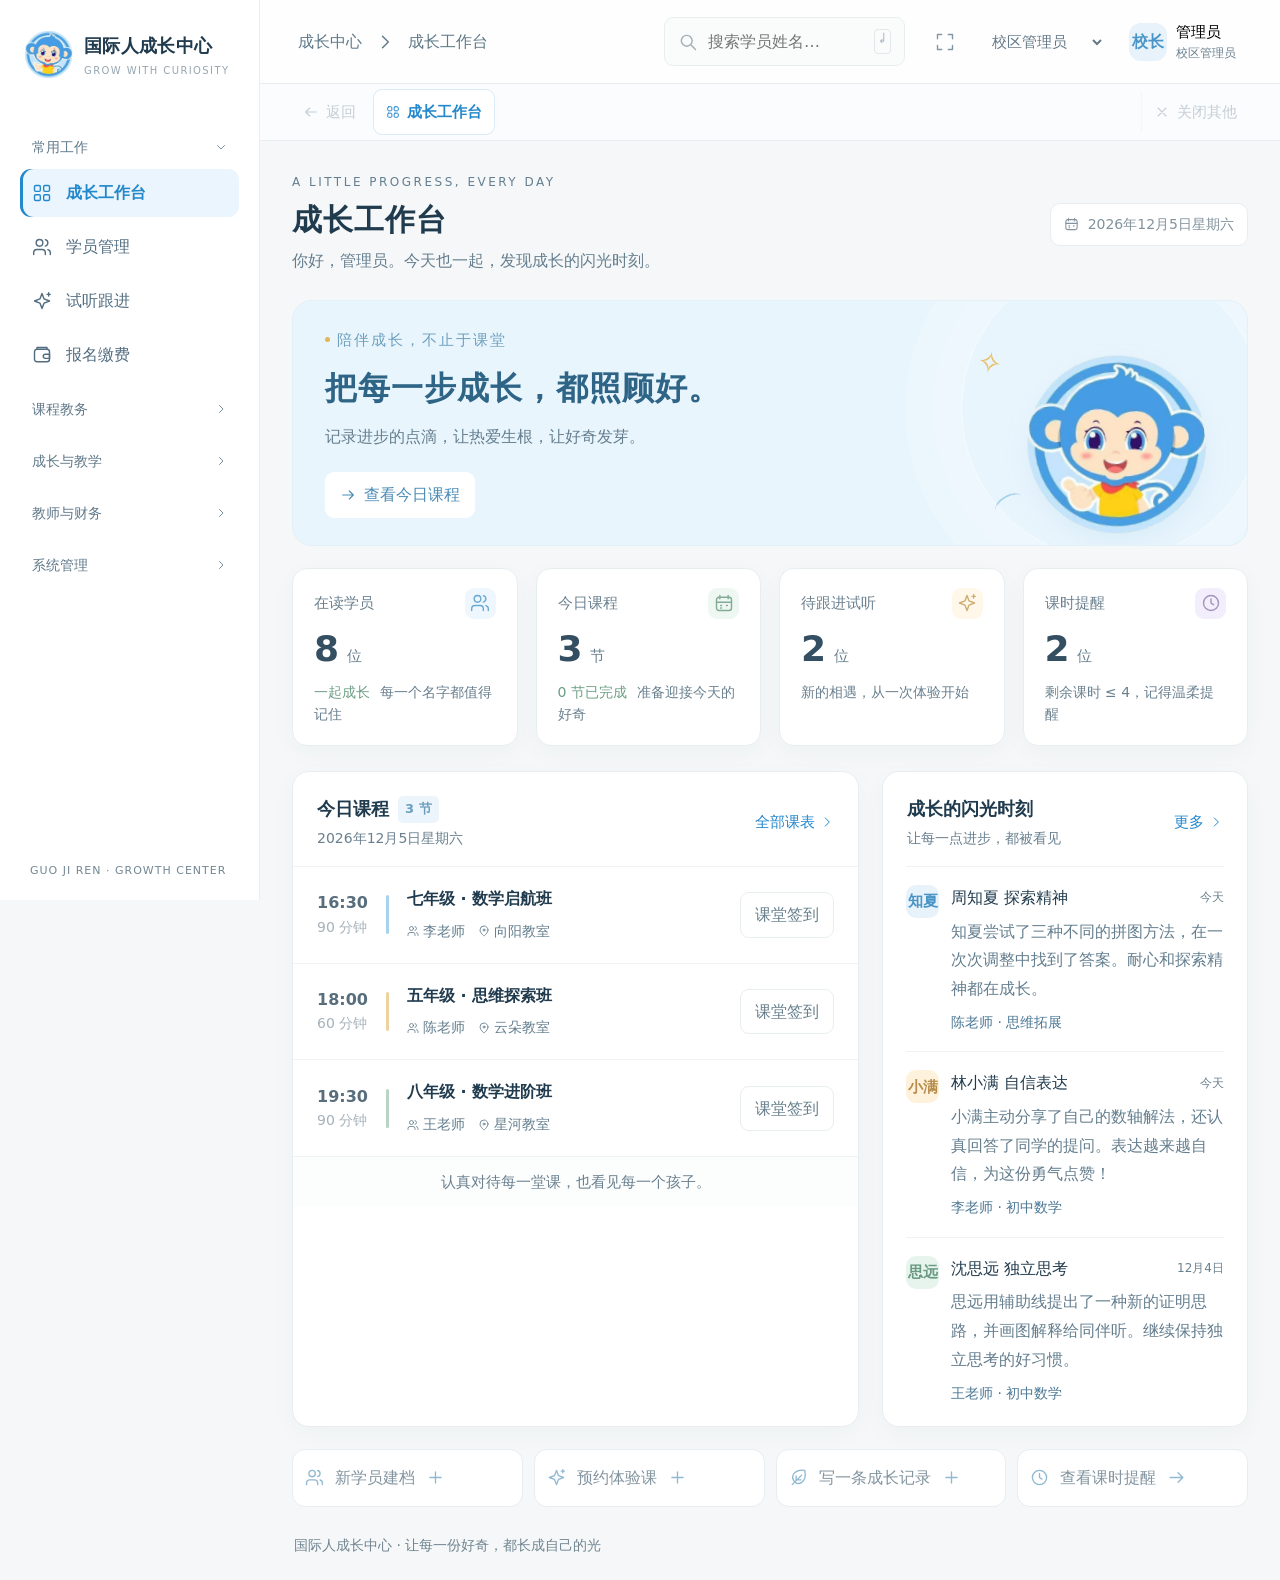
==== commit 0b9f9aa0: "Remove migration notes from the product interface Remove the migration page and navigation entry, si" ====
--- a/docs/index.html
+++ b/docs/index.html
@@ -2,7 +2,7 @@
 <html lang="zh-CN">
 <head>
 <meta charset="utf-8"><meta name="viewport" content="width=device-width,initial-scale=1">
-<meta name="theme-color" content="#2286c9"><meta name="description" content="国际人成长中心 · 让每一份好奇，都长成自己的光。学员管理演示。">
+<meta name="theme-color" content="#2286c9"><meta name="description" content="国际人成长中心 · 让每一份好奇，都长成自己的光。学员与教学管理平台。">
 <title>国际人成长中心 · 成长工作台</title>
 <style>@charset "UTF-8";
 :root{--blue:#2488cd;--blue-dark:#196ba8;--ink:#213b4e;--muted:#82929e;--line:#e8eef0;--bg:#f5f7f8;--green:#3f9677;--amber:#bf8d38;--red:#c86f67;--shadow:0 7px 26px #2b526008;--radius:20px;font-family:"Microsoft YaHei","PingFang SC",system-ui,sans-serif;color:var(--ink);font-size:16px;line-height:1.6}
@@ -68,6 +68,12 @@
  const arrays=['courses','points','changes','adjustments','settlements','feeWarnings','warnings','resources','aids','contacts','staff','groups','members','memberGroups','memberLevels','attachments','attachGroups','blacklist','languages','configGroups','configItems','logs'];
  const date = () => {const d=new Date();return `${d.getFullYear()}-${String(d.getMonth()+1).padStart(2,'0')}-${String(d.getDate()).padStart(2,'0')}`};
  function upgrade(s){
+  // Normalize only the original preset labels; preserve all user-entered content.
+  for(const x of s.groups||[])if(x.id==='group-admin'&&x.description==='管理所有演示业务')x.description='管理校区业务';
+  for(const x of s.points||[])if(x.id.startsWith('point-seed-')&&x.reason==='示例：课堂积极参与')x.reason='课堂积极参与';
+  for(const x of s.contacts||[])if(x.id==='contact-demo'&&x.remark==='虚构演示联系人')x.remark='教学咨询与课程服务';
+  for(const x of s.enrollments||[])if(x.method==='演示收款')x.method='收款登记';
+  for(const x of s.logs||[])if(x.operator==='演示账号')x.operator='管理员';
   if(s.extensionVersion===2)return s;
   const day=date();
   for(const k of arrays)if(!Array.isArray(s[k]))s[k]=[];
@@ -78,9 +84,9 @@
   for(const c of s.checkins){c.id??=id('check');c.deduct??=c.present?1:0;c.status??=c.present?'到课':'请假';c.remaining??=s.students.find(x=>x.id===c.studentId)?.remaining||0}
   for(const e of s.enrollments){e.gift??=0;e.payStatus??='已付款';e.status??='已完成';e.type??='续费报名';e.paid??=e.amount;e.applied??=true;e.legacy??=true}
   if(!s.staff.length)s.staff=[...new Set(s.classes.map(c=>c.teacher))].map((name,i)=>({id:'staff-'+i,name,username:'teacher'+(i+1),phone:'',email:'',role:'教师',status:'正常',price:100}));
-  if(!s.groups.length)s.groups=[{id:'group-admin',name:'校区管理',description:'管理所有演示业务',routes:'全部',status:'正常'},{id:'group-teacher',name:'授课教师',description:'仅展示本人班级及教学工作',routes:'教学业务',status:'正常'}];
-  if(!s.points.length)s.points=s.students.map((x,i)=>({id:'point-seed-'+i,studentId:x.id,amount:30+i*5,type:'收入',reason:'示例：课堂积极参与',date:day}));
-  if(!s.contacts.length)s.contacts=[{id:'contact-demo',name:'教学服务台',campus:'中心校区',position:'教务服务',phone:'',email:'',remark:'虚构演示联系人',status:'正常'}];
+  if(!s.groups.length)s.groups=[{id:'group-admin',name:'校区管理',description:'管理校区业务',routes:'全部',status:'正常'},{id:'group-teacher',name:'授课教师',description:'仅展示本人班级及教学工作',routes:'教学业务',status:'正常'}];
+  if(!s.points.length)s.points=s.students.map((x,i)=>({id:'point-seed-'+i,studentId:x.id,amount:30+i*5,type:'收入',reason:'课堂积极参与',date:day}));
+  if(!s.contacts.length)s.contacts=[{id:'contact-demo',name:'教学服务台',campus:'中心校区',position:'教务服务',phone:'',email:'',remark:'教学咨询与课程服务',status:'正常'}];
   if(!s.resources.length)s.resources=[{id:'resource-demo',name:'数学课堂观察记录模板',category:'教案模板',courseId:s.courses[0]?.id||'',teacher:s.staff[0]?.name||'',description:'记录本节目标、学员表现、课后跟进。',content:'课堂观察记录\n本节目标：\n重点问题：\n学生表现：\n课后跟进：\n',filename:'课堂观察记录.txt',downloads:0,date:day,status:'正常'}];
   if(!s.aids.length)s.aids=[{id:'aid-demo',name:'几何拼搭教具',quantity:2,teacher:s.staff[0]?.name||'',date:day,reason:'小组合作探究图形关系',status:'待审批',approval:''}];
   s.config??={campus:'中心校区',lowHours:4,absenceDays:30,hourPrice:100};
@@ -156,7 +162,7 @@
   if(k==='staff'&&(s.classes.some(c=>c.teacher===x.name)||s.lessons.some(l=>l.teacher===x.name)||s.settlements.some(l=>l.teacher===x.name)))fail('教师已有业务记录，建议停用');
   s[k]=s[k].filter(y=>y.id!==recordId);validate(s);
  }
- function audit(s,text){s.logs.push({id:id('log'),date:new Date().toLocaleString('zh-CN'),name:text,operator:'演示账号',status:'成功'});s.logs=s.logs.slice(-500)}
+ function audit(s,text){s.logs.push({id:id('log'),date:new Date().toLocaleString('zh-CN'),name:text,operator:'管理员',status:'成功'});s.logs=s.logs.slice(-500)}
  return {upgrade,validate,number,round,find,id,balance,hours,put,transfer,enrollment,attendance,undoAttendance,members,conflict,lesson,change,adjustment,executeAdjustment,teacherHours,settlement,remove,audit};
 })();
 
@@ -185,7 +191,7 @@
  classes:[{id:'c1',name:'七年级 · 数学启航班',subject:'初中数学',teacher:'李老师',room:'向阳教室',capacity:12,description:'用好奇心开启数学的第一步。'}, {id:'c2',name:'八年级 · 数学进阶班',subject:'初中数学',teacher:'王老师',room:'星河教室',capacity:10,description:'在探索中找到更清晰的思考方式。'}, {id:'c3',name:'五年级 · 思维探索班',subject:'思维拓展',teacher:'陈老师',room:'云朵教室',capacity:8,description:'从一个好问题，走向更多可能。'}],
  lessons:[{id:'l1',classId:'c1',date:d,time:'16:30',duration:90,topic:'有理数：数轴上的奇妙旅行',checked:false}, {id:'l2',classId:'c3',date:d,time:'18:00',duration:60,topic:'图形与空间：观察的力量',checked:false},{id:'l3',classId:'c2',date:d,time:'19:30',duration:90,topic:'全等三角形：发现相同的秘密',checked:false},{id:'l4',classId:'c1',date:addDays(d,1),time:'17:00',duration:90,topic:'绝对值与数轴',checked:false},{id:'l5',classId:'c2',date:addDays(d,2),time:'14:00',duration:90,topic:'三角形中的证明思路',checked:false}],
  trials:[{id:'t1',name:'唐小禾',parent:'唐女士',phone:'',grade:'七年级',classId:'c1',date:addDays(d,1),status:'待试听',remark:'对趣味数学感兴趣。'},{id:'t2',name:'陆知行',parent:'陆先生',phone:'',grade:'五年级',classId:'c3',date:addDays(d,2),status:'待联系',remark:'希望培养思考和表达能力。'},{id:'t3',name:'江可乐',parent:'江女士',phone:'',grade:'八年级',classId:'c2',date:addDays(d,-1),status:'已试听',remark:'课堂适应良好，等待家长反馈。'}],
- enrollments:[{id:'e1',studentId:'s1',classId:'c1',hours:24,amount:2880,date:addDays(d,-20),method:'演示收款'},{id:'e2',studentId:'s3',classId:'c2',hours:30,amount:3600,date:addDays(d,-26),method:'演示收款'}],
+ enrollments:[{id:'e1',studentId:'s1',classId:'c1',hours:24,amount:2880,date:addDays(d,-20),method:'收款登记'},{id:'e2',studentId:'s3',classId:'c2',hours:30,amount:3600,date:addDays(d,-26),method:'收款登记'}],
  notes:[{id:'n1',studentId:'s1',title:'今天，勇敢地站上了讲台',content:'小满主动分享了自己的数轴解法，还认真回答了同学的提问。表达越来越自信，为这份勇气点赞！',tag:'自信表达',teacher:'李老师',date:d},{id:'n2',studentId:'s4',title:'从“我不会”到“让我试试”',content:'知夏尝试了三种不同的拼图方法，在一次次调整中找到了答案。耐心和探索精神都在成长。',tag:'探索精神',teacher:'陈老师',date:d},{id:'n3',studentId:'s6',title:'发现解题中的另一条路',content:'思远用辅助线提出了一种新的证明思路，并画图解释给同伴听。继续保持独立思考的好习惯。',tag:'独立思考',teacher:'王老师',date:addDays(d,-1)}],checkins:[]};}
 function validateState(v){
  if(!v||v.version!==1)throw Error('不支持的数据版本');
@@ -203,7 +209,7 @@
  return Domain.validate(Domain.upgrade(v));
 }
 let storageWarning='';
-let state=(()=>{try{const raw=localStorage.getItem(KEY);if(raw)return validateState(JSON.parse(raw));const s=Domain.upgrade(seed());localStorage.setItem(KEY,JSON.stringify(s));return s}catch(e){storageWarning='浏览器中的旧数据无法读取；本次使用示例数据。可到演示设置导出或恢复。';return Domain.upgrade(seed())}})();
+let state=(()=>{try{const raw=localStorage.getItem(KEY);if(raw)return validateState(JSON.parse(raw));const s=Domain.upgrade(seed());localStorage.setItem(KEY,JSON.stringify(s));return s}catch(e){storageWarning='已保存的数据暂时无法读取，可前往数据管理尝试恢复备份。';return Domain.upgrade(seed())}})();
 let role='admin';try{role=sessionStorage.getItem(KEY+':role')||'admin'}catch{}
 if(!['admin','teacher','parent','student'].includes(role))role='admin';
 let loggedIn=true, selectedDay=today(), weekOffset=0, studentSearch='',studentClass='',studentStatus='',trialStatus='';
@@ -213,8 +219,8 @@
 const family=()=>role==='parent'||role==='student';
 const canEdit=()=>role==='admin', canTeach=()=>role==='admin'||role==='teacher';
 const roleName={admin:'校区管理员',teacher:'教师视角',parent:'家长视角',student:'学生视角'};
-const navs=[['dashboard','home','成长工作台'],['students','users','学员管理'],['classes','book','班级管理'],['schedule','calendar','本周课表'],['trials','spark','试听跟进'],['enrollments','wallet','报名缴费'],['growth','leaf','成长记录'],['settings','settings','演示设置']];
-navs.push(...[["courses","book","课程管理"],["hours","clock","课时管理"],["deductions","chart","消课明细"],["attendanceRecords","check","学生考勤"],["changes","edit","学生异动"],["points","wallet","学生银行"],["pointRanking","chart","积分排行榜"],["adjustments","calendar","调课补课停课"],["teacherHours","clock","教师课时费"],["settlements","wallet","教师结算"],["teacherRanking","chart","教师排行榜"],["feeWarnings","bell","费用预警"],["warnings","bell","预警中心"],["resources","book","教案资料库"],["aids","spark","教具申请"],["contacts","users","校区联系簿"],["staff","users","教师与管理员"],["groups","settings","角色权限"],["members","users","会员管理"],["memberGroups","users","会员分组"],["memberLevels","chart","会员等级"],["attachments","upload","附件管理"],["attachGroups","book","附件分组"],["configuration","settings","系统设置"],["configGroups","settings","配置分组"],["configItems","settings","配置项"],["blacklist","archive","黑名单记录"],["languages","book","语言词条"],["logs","chart","操作日志"],["systemInfo","book","系统与迁移说明"]]);
+const navs=[['dashboard','home','成长工作台'],['students','users','学员管理'],['classes','book','班级管理'],['schedule','calendar','本周课表'],['trials','spark','试听跟进'],['enrollments','wallet','报名缴费'],['growth','leaf','成长记录'],['settings','settings','数据管理']];
+navs.push(...[["courses","book","课程管理"],["hours","clock","课时管理"],["deductions","chart","消课明细"],["attendanceRecords","check","学生考勤"],["changes","edit","学生异动"],["points","wallet","学生银行"],["pointRanking","chart","积分排行榜"],["adjustments","calendar","调课补课停课"],["teacherHours","clock","教师课时费"],["settlements","wallet","教师结算"],["teacherRanking","chart","教师排行榜"],["feeWarnings","bell","费用预警"],["warnings","bell","预警中心"],["resources","book","教案资料库"],["aids","spark","教具申请"],["contacts","users","校区联系簿"],["staff","users","教师与管理员"],["groups","settings","角色权限"],["members","users","会员管理"],["memberGroups","users","会员分组"],["memberLevels","chart","会员等级"],["attachments","upload","附件管理"],["attachGroups","book","附件分组"],["configuration","settings","系统设置"],["configGroups","settings","配置分组"],["configItems","settings","配置项"],["blacklist","archive","黑名单记录"],["languages","book","语言词条"],["logs","chart","操作日志"]]);
 const defaultAllowed=()=>family()?['dashboard','schedule','growth','points','deductions','attendanceRecords','enrollments','settings']:role==='teacher'?['dashboard','students','classes','schedule','hours','deductions','attendanceRecords','growth','points','pointRanking','adjustments','teacherHours','settlements','resources','aids','contacts','settings']:navs.map(x=>x[0]);
 const allowed=()=>{const base=defaultAllowed();const g=state.groups.find(g=>g.id==='group-teacher');return role==='teacher'&&Array.isArray(g?.routes)?base.filter(r=>r==='dashboard'||r==='settings'||g.routes.includes(r)):base};
 // Workspace tabs and recent page history are separate from the demo's business data.
@@ -307,7 +313,7 @@
  if(!allowed().includes(route))route='dashboard';
  rememberWorkspace();
  document.title='国际人成长中心 · '+titleFor();
- $('#app').innerHTML=`<button class="mobile-overlay" aria-label="关闭导航" data-action="menu"></button><aside class="sidebar"><a class="brand" href="#dashboard"><img src="${BRAND.mascot}" alt="国际人云小猴 Logo"><div class="brand-name">国际人成长中心<small>GROW WITH CURIOSITY</small></div></a><div class="sidebar-nav">${groupedNav()}</div><div class="sidebar-bottom"><div class="sidebar-note"><strong>每一份好奇，都值得被看见。</strong><br>在陪伴中探索，在探索中成长。</div><div class="sidebar-footer">GUO JI REN · GROWTH CENTER</div></div></aside><main class="main"><header class="topbar"><button class="circle-btn mobile-menu" data-action="menu" aria-label="打开导航">${icon('menu')}</button><div class="breadcrumb"><a href="#dashboard" aria-label="返回成长工作台">成长中心</a>${icon('chevron')}<strong>${titleFor()}</strong></div><div class="top-actions">${!family()?`<form class="searchbox" id="global-search">${icon('search')}<input name="q" placeholder="搜索学员姓名…" aria-label="搜索学员姓名"><kbd>↵</kbd></form>`:''}<button class="circle-btn" data-action="fullscreen" aria-label="切换全屏">${icon('full')}</button><select class="role-select" id="role-select" aria-label="切换演示身份">${Object.entries(roleName).map(([v,n])=>`<option value="${v}" ${role===v?'selected':''}>${n}</option>`).join('')}</select><button class="profile" data-action="account" aria-label="演示账号信息">${avatar(role==='admin'?'校长':role==='teacher'?'老师':role==='parent'?'家长':'学员')}<span>${role==='admin'?'管理员':role==='teacher'?'李老师':role==='parent'?'林小满家长':'林小满'}<small>演示账号</small></span></button></div></header>${workspaceBar()}<div class="content" id="content" role="tabpanel" aria-labelledby="workspace-tab-${route}">${(moduleViews[route]||{dashboard:dashboard,students:studentsPage,classes:classesPage,schedule:schedulePage,trials:trialsPage,enrollments:enrollmentsPage,growth:growthPage,settings:settingsPage}[route])()}<footer class="footer"><span>国际人成长中心 · 让每一份好奇，都长成自己的光</span><span><i class="dot"></i>演示模式 · 数据保存在当前浏览器</span></footer></div></main>`;
+ $('#app').innerHTML=`<button class="mobile-overlay" aria-label="关闭导航" data-action="menu"></button><aside class="sidebar"><a class="brand" href="#dashboard"><img src="${BRAND.mascot}" alt="国际人云小猴 Logo"><div class="brand-name">国际人成长中心<small>GROW WITH CURIOSITY</small></div></a><div class="sidebar-nav">${groupedNav()}</div><div class="sidebar-bottom"><div class="sidebar-note"><strong>每一份好奇，都值得被看见。</strong><br>在陪伴中探索，在探索中成长。</div><div class="sidebar-footer">GUO JI REN · GROWTH CENTER</div></div></aside><main class="main"><header class="topbar"><button class="circle-btn mobile-menu" data-action="menu" aria-label="打开导航">${icon('menu')}</button><div class="breadcrumb"><a href="#dashboard" aria-label="返回成长工作台">成长中心</a>${icon('chevron')}<strong>${titleFor()}</strong></div><div class="top-actions">${!family()?`<form class="searchbox" id="global-search">${icon('search')}<input name="q" placeholder="搜索学员姓名…" aria-label="搜索学员姓名"><kbd>↵</kbd></form>`:''}<button class="circle-btn" data-action="fullscreen" aria-label="切换全屏">${icon('full')}</button><select class="role-select" id="role-select" aria-label="切换工作视角">${Object.entries(roleName).map(([v,n])=>`<option value="${v}" ${role===v?'selected':''}>${n}</option>`).join('')}</select><button class="profile" data-action="account" aria-label="账号信息">${avatar(role==='admin'?'校长':role==='teacher'?'老师':role==='parent'?'家长':'学员')}<span>${role==='admin'?'管理员':role==='teacher'?'李老师':role==='parent'?'林小满家长':'林小满'}<small>${roleName[role]}</small></span></button></div></header>${workspaceBar()}<div class="content" id="content" role="tabpanel" aria-labelledby="workspace-tab-${route}">${(moduleViews[route]||{dashboard:dashboard,students:studentsPage,classes:classesPage,schedule:schedulePage,trials:trialsPage,enrollments:enrollmentsPage,growth:growthPage,settings:settingsPage}[route])()}<footer class="footer"><span>国际人成长中心 · 让每一份好奇，都长成自己的光</span></footer></div></main>`;
  revealActiveTab();
 }
 function dashboard(){if(family())return childDashboard();const low=activeStudents().filter(s=>s.remaining<=4), upcoming=scopedLessons().filter(l=>l.date===today()&&!l.cancelled).sort((a,b)=>a.time.localeCompare(b.time));
@@ -327,10 +333,10 @@
 function visibleLessons(){return scopedLessons().filter(l=>!l.cancelled&&(!family()||!(l.excludedStudentIds||[]).includes(child()?.id)))}
 function schedulePage(){let start=weekStart(),list=visibleLessons().filter(l=>l.date===selectedDay).sort((a,b)=>a.time.localeCompare(b.time));return heading('A WEEK OF DISCOVERY','本周课表','把学习安排好，把成长留给每一天。',canEdit()?btn('添加课程','lesson-new','plus','primary'):'')+`<div class="tabs"><button data-action="week-prev">上一周</button><button data-action="week-current">本周</button><button data-action="week-next">下一周</button><span class="muted small" style="padding:7px">${dayLabel(start)} — ${dayLabel(addDays(start,6))}</span></div><div class="week-tabs">${Array.from({length:7},(_,i)=>{let d=addDays(start,i);return `<button class="day-tab ${d===selectedDay?'active':''}" data-action="day" data-id="${d}" aria-label="${d}" ${d===selectedDay?'aria-current="date"':''}><span>${['周一','周二','周三','周四','周五','周六','周日'][i]}${d===today()?' · 今':''}</span><strong>${Number(d.slice(-2))}</strong><span class="pin" style="opacity:${visibleLessons().some(l=>l.date===d)?1:0}"></span></button>`}).join('')}</div>${list.length?list.map(l=>{const c=cls(l.classId);return `<div class="schedule-day"><div>${esc(l.time)}</div><article class="schedule-card"><div><h3>${esc(l.topic)}</h3><p><span>${esc(c?.name)}</span><span>${esc(l.teacher||c?.teacher)} · ${esc(l.room||c?.room)}</span><span>${l.duration} 分钟</span></p></div>${l.checked?btn('查看签到','attendance','check','',l.id):canTeach()?btn('课堂签到','attendance','check','primary',l.id):badge('期待见面','green')}</article></div>`}).join(''):`<div class="card">${empty('这一天，留一点自由的空间','暂无课程安排。'+(canEdit()?'可以点击右上角添加课程。':''))}</div>`}`}
 function trialsPage(){const list=state.trials.filter(t=>!trialStatus||t.status===trialStatus);return heading('NICE TO MEET YOU','试听跟进','一次小小的体验，一段成长的开始。',btn('预约体验课','trial-new','plus','primary'))+`<div class="tabs">${['','待联系','待试听','已试听','暂不考虑','已报名'].map(x=>`<button class="${trialStatus===x?'active':''}" data-action="trial-filter" data-id="${x}">${x||'全部试听'}</button>`).join('')}</div><div class="card">${list.length?`<div class="table-wrap"><table><thead><tr><th>体验学员</th><th>意向班级</th><th>试听日期</th><th>联系人</th><th>跟进状态</th><th>操作</th></tr></thead><tbody>${list.map((t,i)=>`<tr><td><div class="person">${avatar(t.name,i)}<span>${esc(t.name)}<small>${esc(t.grade)}</small></span></div></td><td>${esc(cls(t.classId)?.name)}</td><td>${esc(t.date)}</td><td>${esc(t.parent)}</td><td>${badge(t.status,t.status==='已报名'?'green':t.status==='待联系'?'amber':'')}</td><td><div class="row-actions"><button class="text-btn" data-action="trial-edit" data-id="${esc(t.id)}">跟进</button>${t.status!=='已报名'?linkBtn('转为学员','trial-convert',t.id):''}</div></td></tr>`).join('')}</tbody></table></div><div class="pagination">共 ${list.length} 条试听记录</div>`:empty('暂无这个状态的试听','新的相遇值得期待。')}</div>`}
-function enrollmentsPage(){return heading('KEEP GROWING','报名缴费','让接下来的每一节课，都有清晰的安排。',btn('登记报名','enrollment-new','plus','primary'))+`<section class="stats">${stat('报名记录',state.enrollments.length,'笔','wallet','示例数据与当前浏览器记录')}${stat('登记金额',money(state.enrollments.reduce((a,e)=>a+e.amount,0)),'元','chart','演示登记 · 不发生真实支付')}${stat('登记课时',state.enrollments.reduce((a,e)=>a+e.hours,0),'课时','clock','每次新登记都会增加学员课时')}${stat('可用课时',activeStudents().reduce((a,s)=>a+s.remaining,0),'课时','book','当前所有学员剩余课时')}</section><div class="card"><div class="table-wrap"><table><thead><tr><th>学员</th><th>报名班级</th><th>增加课时</th><th>登记金额</th><th>登记日期</th><th>类型</th></tr></thead><tbody>${state.enrollments.slice().reverse().map(e=>`<tr><td>${esc(stu(e.studentId)?.name)}</td><td>${esc(cls(e.classId)?.name)}</td><td>+ ${e.hours} 课时</td><td>¥ ${money(e.amount)}</td><td>${esc(e.date)}</td><td>${badge('演示登记','green')}</td></tr>`).join('')}</tbody></table></div>${!state.enrollments.length?empty():''}<div class="card-foot">此页面仅演示报名记录与课时增加，不连接支付服务。</div></div>`}
+function enrollmentsPage(){return heading('KEEP GROWING','报名缴费','让接下来的每一节课，都有清晰的安排。',btn('登记报名','enrollment-new','plus','primary'))+`<section class="stats">${stat('报名记录',state.enrollments.length,'笔','wallet','累计报名记录')}${stat('登记金额',money(state.enrollments.reduce((a,e)=>a+e.amount,0)),'元','chart','已登记的收款金额')}${stat('登记课时',state.enrollments.reduce((a,e)=>a+e.hours,0),'课时','clock','每次新登记都会增加学员课时')}${stat('可用课时',activeStudents().reduce((a,s)=>a+s.remaining,0),'课时','book','当前所有学员剩余课时')}</section><div class="card"><div class="table-wrap"><table><thead><tr><th>学员</th><th>报名班级</th><th>增加课时</th><th>登记金额</th><th>登记日期</th><th>类型</th></tr></thead><tbody>${state.enrollments.slice().reverse().map(e=>`<tr><td>${esc(stu(e.studentId)?.name)}</td><td>${esc(cls(e.classId)?.name)}</td><td>+ ${e.hours} 课时</td><td>¥ ${money(e.amount)}</td><td>${esc(e.date)}</td><td>${badge('已登记','green')}</td></tr>`).join('')}</tbody></table></div>${!state.enrollments.length?empty():''}<div class="card-foot">报名记录保存后，会更新对应学员的课时。</div></div>`}
 function growthPage(){let notes=state.notes.filter(n=>family()?n.studentId===child()?.id:role!=='teacher'||cls(stu(n.studentId)?.classId)?.teacher==='李老师').slice().sort((a,b)=>b.date.localeCompare(a.date));return heading('SMALL STEPS, BIG GROWTH',family()?'成长足迹':'成长记录','认真记录的每一个瞬间，都会成为前行的力量。',canTeach()?btn('记录闪光时刻','note-new','plus','primary'):'')+`${notes.length?notes.map((n,i)=>`<article class="card note-card"><div class="note">${avatar(stu(n.studentId)?.name,i)}<div class="note-copy"><div class="note-title"><span class="strong">${esc(stu(n.studentId)?.name)} · ${esc(n.title)}</span>${badge(n.tag,['','amber','green'][i%3])}</div><p>${esc(n.content)}</p><div class="note-tag">${esc(n.teacher)} · ${esc(n.date)}${canTeach()?` · <button class="text-btn" data-action="note-edit" data-id="${esc(n.id)}">编辑记录</button>`:''}</div></div></div></article>`).join(''):`<div class="card">${empty('成长故事，等待落笔','完成一节课后，写下孩子今天的闪光时刻吧。')}</div>`}`}
-function childDashboard(){const s=child();if(!s)return heading('GROW WITH LOVE','成长工作台','还没有关联的演示学员。')+empty();let notes=state.notes.filter(n=>n.studentId===s.id),lessons=visibleLessons().filter(l=>l.date>=today()&&!l.checked).sort((a,b)=>(a.date+a.time).localeCompare(b.date+b.time));return heading('GROW WITH LOVE',role==='parent'?'看见孩子，每一天的成长':'你好，'+esc(s.name),'每一小步，都在走向更好的自己。')+`<div class="child-hero">${avatar(s.name)}<div><h2>${esc(s.name)}</h2><p>${esc(s.grade)} · ${esc(cls(s.classId)?.name)}</p></div>${badge('持续成长中','green')}</div><section class="hero"><div class="hero-copy"><div class="hero-kicker">每一份好奇，都值得被看见</div><h2>今天，也向前一小步。</h2><p>尽情提问，勇敢尝试。成长没有标准答案。</p>${btn('看看我的课表','schedule','arrow')}</div><img class="hero-mascot" src="${BRAND.mascot}" alt="云小猴陪你成长"></section><div class="stats">${stat('已学习',s.total-s.remaining,'课时','book','一点一滴，都算数')}${stat('剩余课时',s.remaining,'课时','clock','期待下一次的探索')}${stat('成长记录',notes.length,'条','leaf','每一个闪光时刻')}${stat('已签到课程',state.checkins.filter(c=>c.studentId===s.id&&c.present).length,'节','check','本演示中的课堂签到')}</div><div class="grid-main"><div class="card"><div class="card-head"><h2>接下来的课程</h2>${linkBtn('全部','schedule')}</div>${lessons.slice(0,3).map(l=>`<div class="card-foot">${dayLabel(l.date)}</div>${lessonRow(l)}`).join('')||empty()}</div><div class="card"><div class="card-head"><h2>老师眼中的你</h2>${linkBtn('更多','growth')}</div><div class="notes">${notes.slice(-2).map(noteRow).join('')||empty()}</div></div></div>`}
-function settingsPage(){return heading('YOUR DEMO SPACE','演示设置','轻装体验，随时记录，随时重新开始。')+`<div class="setting-grid"><section class="card setting-card"><h2>你好，这是你的演示空间</h2><p>打开页面会自动进入演示账号。你可以切换校区管理员、教师、家长和学生，体验不同视角。所有身份仅用于界面演示。</p><div class="account-details">默认账号 <strong>demo</strong><br>默认密码 <strong>demo123</strong><br>当前身份 <strong>${roleName[role]}</strong></div>${btn('切换演示身份','account','users')}</section><section class="card setting-card"><h2>数据跟着浏览器走</h2><p>初始内容都是虚构示例。新增和修改会保存在当前浏览器中，刷新仍然保留；换设备或清除浏览器数据后不会同步。可以导出一份备份带走。</p><div class="buttons">${btn('导出备份','export','download')}${canEdit()?btn('导入备份','import','upload'):''}</div></section><section class="card setting-card"><h2>重新探索，也保留退路</h2><p>恢复最初的示例数据，重新体验各项操作。重置前会自动保存一份本机快照，可以撤销最近一次重置。</p><div class="buttons">${canEdit()?`${btn('恢复示例数据','reset','', 'danger')}${btn('撤销最近重置','undo-reset')}`:'<span class="small muted">切换到校区管理员，可管理演示数据。</span>'}</div></section><section class="card setting-card"><h2>已归档学员</h2><p>归档后隐藏学员，但会保留报名、签到和成长记录。需要时可以恢复。</p>${state.students.filter(s=>s.archived&&(role==='admin'||role==='teacher'&&cls(s.classId)?.teacher==='李老师'||family()&&s.id===child()?.id)).map(s=>`<div class="archive-row"><span>${esc(s.name)}</span>${canEdit()?linkBtn('恢复','restore-student',s.id):badge('已归档','gray')}</div>`).join('')||'<span class="small muted">目前没有归档学员。</span>'}</section></div>`}
+function childDashboard(){const s=child();if(!s)return heading('GROW WITH LOVE','成长工作台','还没有关联的学员。')+empty();let notes=state.notes.filter(n=>n.studentId===s.id),lessons=visibleLessons().filter(l=>l.date>=today()&&!l.checked).sort((a,b)=>(a.date+a.time).localeCompare(b.date+b.time));return heading('GROW WITH LOVE',role==='parent'?'看见孩子，每一天的成长':'你好，'+esc(s.name),'每一小步，都在走向更好的自己。')+`<div class="child-hero">${avatar(s.name)}<div><h2>${esc(s.name)}</h2><p>${esc(s.grade)} · ${esc(cls(s.classId)?.name)}</p></div>${badge('持续成长中','green')}</div><section class="hero"><div class="hero-copy"><div class="hero-kicker">每一份好奇，都值得被看见</div><h2>今天，也向前一小步。</h2><p>尽情提问，勇敢尝试。成长没有标准答案。</p>${btn('看看我的课表','schedule','arrow')}</div><img class="hero-mascot" src="${BRAND.mascot}" alt="云小猴陪你成长"></section><div class="stats">${stat('已学习',s.total-s.remaining,'课时','book','一点一滴，都算数')}${stat('剩余课时',s.remaining,'课时','clock','期待下一次的探索')}${stat('成长记录',notes.length,'条','leaf','每一个闪光时刻')}${stat('已签到课程',state.checkins.filter(c=>c.studentId===s.id&&c.present).length,'节','check','累计课堂签到记录')}</div><div class="grid-main"><div class="card"><div class="card-head"><h2>接下来的课程</h2>${linkBtn('全部','schedule')}</div>${lessons.slice(0,3).map(l=>`<div class="card-foot">${dayLabel(l.date)}</div>${lessonRow(l)}`).join('')||empty()}</div><div class="card"><div class="card-head"><h2>老师眼中的你</h2>${linkBtn('更多','growth')}</div><div class="notes">${notes.slice(-2).map(noteRow).join('')||empty()}</div></div></div>`}
+function settingsPage(){return heading('DATA MANAGEMENT','数据管理','管理数据备份与学员档案，让每一份记录妥善留存。')+`<div class="setting-grid"><section class="card setting-card"><h2>数据备份</h2><p>导出一份完整备份，在需要时导入恢复。当前数据保存在此浏览器，换设备或清除浏览器数据前，请先导出备份。</p><div class="buttons">${btn('导出备份','export','download')}${canEdit()?btn('导入备份','import','upload'):''}</div></section><section class="card setting-card"><h2>数据恢复</h2><p>恢复初始数据前会自动保存当前快照，可撤销最近一次重置。</p><div class="buttons">${canEdit()?`${btn('恢复初始数据','reset','','danger')}${btn('撤销最近重置','undo-reset')}`:'<span class="small muted">请联系校区管理员管理数据。</span>'}</div></section><section class="card setting-card"><h2>已归档学员</h2><p>归档后隐藏学员，报名、签到和成长记录继续保留，需要时可以恢复。</p>${state.students.filter(s=>s.archived&&(role==='admin'||role==='teacher'&&cls(s.classId)?.teacher==='李老师'||family()&&s.id===child()?.id)).map(s=>`<div class="archive-row"><span>${esc(s.name)}</span>${canEdit()?linkBtn('恢复','restore-student',s.id):badge('已归档','gray')}</div>`).join('')||'<span class="small muted">目前没有归档学员。</span>'}</section></div>`}
 function openModal(title,sub,content,actions=''){const d=$('#modal');$('#modal-body').innerHTML=`<div class="modal-head"><div><h2 id="modal-title">${title}</h2><p>${sub}</p></div><button class="circle-btn" aria-label="关闭窗口" data-action="modal-close">${icon('close')}</button></div>${content}${actions?`<div class="modal-actions">${actions}</div>`:''}`;if(!d.open)d.showModal();d.scrollTop=0}
 function closeModal(){$('#modal').close()}
 function field(name,label,value='',type='text',opts={}){let val=esc(value),control;if(type==='select')control=`<select name="${name}" ${opts.required?'required':''}>${opts.options.map(o=>{let [v,n]=Array.isArray(o)?o:[o,o];return `<option value="${esc(v)}" ${String(value)===String(v)?'selected':''}>${esc(n)}</option>`}).join('')}</select>`;else if(type==='textarea')control=`<textarea name="${name}" maxlength="2000" ${opts.required?'required':''}>${val}</textarea>`;else control=`<input name="${name}" type="${type}" value="${val}" ${opts.required?'required':''} ${type==='number'?`min="${opts.min??0}" max="${opts.max??99999}" step="${opts.step??1}"`:'maxlength="100"'}>`;return `<label class="field ${opts.full?'full':''}">${label}${opts.required?' *':''}${control}${opts.hint?`<small>${opts.hint}</small>`:''}</label>`}
@@ -342,23 +348,23 @@
 function classForm(id=''){let c=cls(id)||{};formModal('class',id?'编辑班级':'组建一个新班级',field('name','班级名称',c.name||'','text',{required:true,full:true})+field('subject','课程方向',c.subject||'初中数学','text',required)+field('teacher','授课老师',c.teacher||'李老师','text',required)+field('room','上课教室',c.room||'向阳教室','text',required)+field('capacity','班级容量',c.capacity||12,'number',{min:1,max:100,required:true})+field('description','一句话介绍',c.description||'','textarea',{full:true}),id)}
 function lessonForm(){formModal('lesson','安排一堂有趣的课',field('topic','课程主题','','text',{required:true,full:true})+field('classId','授课班级',state.classes[0]?.id,'select',{options:classOptions(),required:true})+field('date','上课日期',selectedDay,'date',required)+field('time','开始时间','17:00','time',required)+field('duration','时长（分钟）',90,'number',{min:15,max:240,step:15,required:true}))}
 function trialForm(id=''){let t=state.trials.find(x=>x.id===id)||{};formModal('trial',id?'更新试听进展':'预约一次新体验',field('name','学员姓名',t.name||'','text',required)+field('grade','所在年级',t.grade||'七年级','text',required)+field('parent','家长 / 联系人',t.parent||'','text',required)+field('phone','联系电话（选填）',t.phone||'','tel')+field('classId','意向班级',t.classId||state.classes[0]?.id,'select',{options:classOptions(),required:true})+field('date','试听日期',t.date||today(),'date',required)+field('status','跟进状态',t.status||'待联系','select',{options:t.status==='已报名'?['已报名']:['待联系','待试听','已试听','暂不考虑']})+field('remark','沟通备注',t.remark||'','textarea',{full:true}),id)}
-function enrollmentForm(){if(!activeStudents().length){toast('请先添加一位学员');return}formModal('enrollment','登记一份新的学习计划',field('studentId','学员',activeStudents()[0].id,'select',{required:true,options:studentOptions()})+field('hours','增加课时',24,'number',{required:true,min:1,max:1000})+field('amount','登记金额（元）',2880,'number',{required:true,min:0,max:1000000,step:.01})+field('date','登记日期',today(),'date',required)+`<div class="hint field full" style="margin:0">仅做演示记录，不产生真实支付。保存后会同步增加该学员的总课时和剩余课时。</div>`)}
+function enrollmentForm(){if(!activeStudents().length){toast('请先添加一位学员');return}formModal('enrollment','登记一份新的学习计划',field('studentId','学员',activeStudents()[0].id,'select',{required:true,options:studentOptions()})+field('hours','增加课时',24,'number',{required:true,min:1,max:1000})+field('amount','登记金额（元）',2880,'number',{required:true,min:0,max:1000000,step:.01})+field('date','登记日期',today(),'date',required)+`<div class="hint field full" style="margin:0">登记收款信息，保存后同步增加该学员的总课时和剩余课时。</div>`)}
 function noteForm(id=''){if(!activeStudents().length){toast('请先添加一位学员');return}let n=state.notes.find(x=>x.id===id)||{};formModal('note',id?'修改成长记录':'记录一个闪光时刻',field('studentId','学员',n.studentId||activeStudents()[0].id,'select',{options:studentOptions(),required:true})+field('tag','成长标签',n.tag||'自信表达','select',{options:['自信表达','独立思考','探索精神','专注投入','合作互助','学习进步']})+field('title','这次成长的标题',n.title||'','text',{required:true,full:true})+field('content','我看见的成长',n.content||'','textarea',{required:true,full:true})+field('teacher','记录老师',n.teacher||'李老师','text',required)+field('date','记录日期',n.date||today(),'date',required),id)}
 function studentView(id){let s=stu(id);if(!s)return;openModal('学员档案','每一个孩子，都有自己的成长节奏。',`<div class="modal-content"><div class="child-hero" style="margin:0;border:0;padding:0">${avatar(s.name)}<div><h2>${esc(s.name)}</h2><p>${esc(s.grade)}</p></div>${badge(s.status,'green')}</div><div class="detail-kv"><div><label>班级</label>${esc(cls(s.classId)?.name)}</div><div><label>联系人</label>${esc(s.parent)}</div><div><label>剩余 / 总课时</label>${s.remaining} / ${s.total}</div><div><label>联系电话</label>${esc(s.phone||'暂未填写')}</div></div><div class="detail-notes">${esc(s.remark||'还没有备注，期待更多了解。')}</div></div>`,canEdit()?`${btn('归档学员','archive-student','archive','',s.id)}${btn('编辑档案','student-edit','edit','primary',s.id)}`:btn('关闭','modal-close'))}
 function attendance(id){let l=state.lessons.find(x=>x.id===id);if(!l)return;let c=cls(l.classId),members=activeStudents().filter(s=>s.classId===c.id&&s.status==='在读');if(l.checked){const checks=state.checkins.filter(x=>x.lessonId===id);openModal('课堂签到记录',`${esc(c.name)} · ${esc(l.date)} ${esc(l.time)}`,`<div class="modal-content"><div class="hint">本节课已完成签到，课时只扣减一次。</div>${checks.map(x=>`<div class="attendance-row"><span>${esc(stu(x.studentId)?.name)}</span>${badge(x.present?'已到 · 扣 1 课时':'请假 / 未到',x.present?'green':'amber')}</div>`).join('')}</div>`,btn('关闭','modal-close'));return}if(!canTeach())return;openModal('今天，我们一起上课',`${esc(c.name)} · ${esc(l.date)} ${esc(l.time)}`,`<form id="attendance-form" data-id="${esc(id)}"><div class="modal-content"><div class="hint">勾选到课学员。确认后，每位到课学员扣减 1 课时；未勾选不扣课时。本节课只能结算一次。</div>${members.map((s,i)=>`<div class="attendance-row"><label><input type="checkbox" name="present" value="${esc(s.id)}" ${s.remaining>0?'checked':'disabled'}>${avatar(s.name,i)}${esc(s.name)}</label><small>剩余 ${s.remaining} 课时${s.remaining===0?' · 请先续费':''}</small></div>`).join('')||empty('这个班级还没有在读学员','添加学员后再来签到。')}</div><div class="modal-actions">${btn('取消','modal-close')}<button class="btn primary" type="submit" ${!members.length?'disabled':''}>${icon('check')}确认签到并结课</button></div></form>`)}
-function saveForm(form){let type=form.dataset.type,id=form.dataset.id,d=Object.fromEntries(new FormData(form)),next=copyState();for(let k of Object.keys(d))d[k]=d[k].trim();if(type==='note'?!canTeach():!canEdit())return toast('当前演示身份不能执行这项操作');try{
+function saveForm(form){let type=form.dataset.type,id=form.dataset.id,d=Object.fromEntries(new FormData(form)),next=copyState();for(let k of Object.keys(d))d[k]=d[k].trim();if(type==='note'?!canTeach():!canEdit())return toast('当前身份不能执行这项操作');try{
  const num=(v,min,max)=>{let n=Number(v);if(!Number.isFinite(n)||n<min||n>max)throw Error('请检查数字范围');return n};
  const need=(...keys)=>{if(keys.some(k=>!d[k]))throw Error('请填写所有必填信息')};
  if(type==='student'){need('name','parent','classId');let target=cls(d.classId);if(!target)throw Error('请选择有效班级');if(activeStudents().filter(s=>s.classId===target.id&&s.id!==id).length>=target.capacity)throw Error('该班级已满，请先调整班级容量');if(id){let s=next.students.find(s=>s.id===id);Object.assign(s,d)}else{let hours=num(d.hours,0,1000);next.students.push({id:uid('s'),name:d.name,grade:d.grade,parent:d.parent,phone:d.phone,classId:d.classId,status:d.status,remark:d.remark,total:hours,remaining:hours,created:today()});if(form.dataset.trial){let t=next.trials.find(t=>t.id===form.dataset.trial);if(t)t.status='已报名'}}}
  if(type==='class'){need('name','teacher','room');d.capacity=num(d.capacity,1,100);if(d.capacity<activeStudents().filter(s=>s.classId===id).length)throw Error('班级容量不能少于现有学员数');if(id)Object.assign(next.classes.find(c=>c.id===id),d);else next.classes.push({id:uid('c'),...d})}
  if(type==='lesson'){need('topic','classId','date','time');d.duration=num(d.duration,15,240);const c=cls(d.classId);if(!c)throw Error('班级不存在');const minutes=t=>Number(t.slice(0,2))*60+Number(t.slice(3));let begin=minutes(d.time);if(begin+d.duration>1440)throw Error('课程不能跨越当天结束时间');if(next.lessons.some(l=>l.date===d.date&&(l.classId===d.classId||cls(l.classId)?.room===c.room||cls(l.classId)?.teacher===c.teacher)&&begin<minutes(l.time)+l.duration&&begin+d.duration>minutes(l.time)))throw Error('这个时间段的班级、老师或教室已有课程，请调整时间');next.lessons.push({id:uid('l'),...d,checked:false});selectedDay=d.date;let mon=addDays(today(),-(new Date(today()+'T12:00:00').getDay()+6)%7);weekOffset=Math.floor((new Date(d.date+'T12:00:00')-new Date(mon+'T12:00:00'))/86400000/7)}
  if(type==='trial'){need('name','parent','classId','date');if(id)Object.assign(next.trials.find(t=>t.id===id),d);else next.trials.push({id:uid('t'),...d})}
- if(type==='enrollment'){need('studentId','date');let s=next.students.find(s=>s.id===d.studentId&&!s.archived);if(!s)throw Error('学员不存在');let hours=num(d.hours,1,1000),amount=num(d.amount,0,1000000);next.enrollments.push({id:uid('e'),studentId:s.id,classId:s.classId,hours,amount,date:d.date,method:'演示收款'});s.total+=hours;s.remaining+=hours}
+ if(type==='enrollment'){need('studentId','date');let s=next.students.find(s=>s.id===d.studentId&&!s.archived);if(!s)throw Error('学员不存在');let hours=num(d.hours,1,1000),amount=num(d.amount,0,1000000);next.enrollments.push({id:uid('e'),studentId:s.id,classId:s.classId,hours,amount,date:d.date,method:'收款登记'});s.total+=hours;s.remaining+=hours}
  if(type==='note'){need('title','content','studentId','teacher','date');if(id)Object.assign(next.notes.find(n=>n.id===id),d);else next.notes.push({id:uid('n'),...d})}
  if(commit(next,type==='enrollment'?'报名已登记，学员课时已增加':'已保存，成长的点滴不会丢失'))closeModal();
  }catch(e){$('#form-error').textContent=e.message}}
 function saveAttendance(form){if(!canTeach())return;let next=copyState(),l=next.lessons.find(x=>x.id===form.dataset.id);if(l.checked){closeModal();toast('这节课已经签到过了');return}let selected=new Set(new FormData(form).getAll('present'));const members=next.students.filter(s=>!s.archived&&s.classId===l.classId&&s.status==='在读');for(const s of members){const present=selected.has(s.id);if(present&&s.remaining<1){toast(s.name+'的课时不足');return}if(present)s.remaining-=1;next.checkins.push({lessonId:l.id,studentId:s.id,present,date:today()})}l.checked=true;if(commit(next,'签到完成，到课学员已扣减 1 课时'))closeModal()}
-function accountModal(){openModal('换一个视角，看见更多成长','演示账号：demo / demo123；家长、学生视角关联林小满。',`<div class="modal-content"><div class="choice-group">${Object.entries(roleName).map(([v,n])=>btn(n,'role','users',role===v?'active':'',v)).join('')}</div><div class="hint" style="margin-top:20px;margin-bottom:0">身份切换仅用于展示页面，没有真实的账号权限或数据隔离。</div></div>`,btn('退出到演示登录页','logout','logout'))}
+function accountModal(){openModal('账号与工作视角','选择需要查看的工作内容。',`<div class="modal-content"><div class="account-details">当前账号 <strong>demo</strong><br>当前身份 <strong>${roleName[role]}</strong></div><div class="choice-group">${Object.entries(roleName).map(([v,n])=>btn(n,'role','users',role===v?'active':'',v)).join('')}</div></div>`,btn('退出登录','logout','logout'))}
 function setRole(v){
  if(!roleName[v])return;
  workspace().scrolls[route]=window.scrollY;
@@ -372,7 +378,7 @@
  go(route,{replace:true});
  toast('已切换为'+roleName[v]);
 }
-function renderLogin(){$('#app').innerHTML=`<main class="login"><section class="login-card"><div class="login-logo"><img src="${BRAND.mascot}" alt="国际人云小猴"><h1>国际人成长中心</h1><p>让每一份好奇，都长成自己的光。</p></div><form id="login-form"><div class="form-grid">${field('username','演示账号','demo','text',{required:true,full:true})}${field('password','演示密码','demo123','password',{required:true,full:true})}</div><button class="btn primary" type="submit">进入成长工作台 ${icon('arrow')}</button><p class="small muted" style="text-align:center;margin-top:18px">演示账号已填好 · 无需验证码</p></form></section></main>`}
+function renderLogin(){$('#app').innerHTML=`<main class="login"><section class="login-card"><div class="login-logo"><img src="${BRAND.mascot}" alt="国际人云小猴"><h1>国际人成长中心</h1><p>让每一份好奇，都长成自己的光。</p></div><form id="login-form"><div class="form-grid">${field('username','账号','demo','text',{required:true,full:true})}${field('password','密码','demo123','password',{required:true,full:true})}</div><button class="btn primary" type="submit">进入成长工作台 ${icon('arrow')}</button><p class="small muted" style="text-align:center;margin-top:18px">账号已填好，点击即可进入</p></form></section></main>`}
 function go(r,{replace=false,fromBrowser=false}={}){
  if(!allowed().includes(r))r='dashboard';
  const w=workspace();
@@ -391,22 +397,22 @@
  'lesson-new':()=>canEdit()&&lessonForm(),'trial-new':()=>canEdit()&&trialForm(),'trial-edit':id=>canEdit()&&trialForm(id),'trial-convert':id=>canEdit()&&studentForm('',id),'note-new':()=>canTeach()&&noteForm(),'note-edit':id=>canTeach()&&noteForm(id),'enrollment-new':()=>canEdit()&&enrollmentForm(),'attendance':attendance,
  'class-students':id=>{studentSearch='';studentClass=id;studentStatus='';go('students')},'low-hours':()=>{studentSearch='';studentClass='';studentStatus='low';go('students')},'today':()=>{selectedDay=today();weekOffset=0;go('schedule')},
  'week-prev':()=>{weekOffset--;selectedDay=weekStart();render()},'week-next':()=>{weekOffset++;selectedDay=weekStart();render()},'week-current':()=>{weekOffset=0;selectedDay=today();render()},'day':d=>{selectedDay=d;render()},'trial-filter':s=>{trialStatus=s;render()},
- 'archive-student':id=>{if(!canEdit())return;openModal('归档这位学员？','记录会保留，稍后可以在演示设置中恢复。',`<div class="modal-content"><p>将归档 ${esc(stu(id)?.name)}，并从学员列表与签到名单中隐藏。</p></div>`,btn('取消','modal-close')+btn('确认归档','archive-confirm','archive','danger',id))},
- 'archive-confirm':id=>{if(!canEdit())return;let n=copyState();n.students.find(s=>s.id===id).archived=true;if(commit(n,'已归档，可以在演示设置中恢复'))closeModal()},
+ 'archive-student':id=>{if(!canEdit())return;openModal('归档这位学员？','记录会保留，稍后可以在数据管理中恢复。',`<div class="modal-content"><p>将归档 ${esc(stu(id)?.name)}，并从学员列表与签到名单中隐藏。</p></div>`,btn('取消','modal-close')+btn('确认归档','archive-confirm','archive','danger',id))},
+ 'archive-confirm':id=>{if(!canEdit())return;let n=copyState();n.students.find(s=>s.id===id).archived=true;if(commit(n,'已归档，可以在数据管理中恢复'))closeModal()},
  'restore-student':id=>{if(!canEdit())return;let n=copyState(),s=n.students.find(s=>s.id===id);if(activeStudents().filter(x=>x.classId===s.classId).length>=cls(s.classId).capacity)return toast('原班级已满，请先增加班级容量');s.archived=false;commit(n,'学员已恢复')},
- 'export':()=>{let data=family()?{version:1,exportType:'family-view',student:child(),notes:state.notes.filter(n=>n.studentId===child()?.id),lessons:visibleLessons()}:role==='teacher'?{version:1,exportType:'teacher-view',students:activeStudents(),classes:scopedClasses(),lessons:scopedLessons(),notes:scopedRows('notes'),checkins:state.checkins.filter(c=>scopedLessons().some(l=>l.id===c.lessonId))}:state;let blob=new Blob([JSON.stringify(data,null,2)],{type:'application/json'}),url=URL.createObjectURL(blob),a=document.createElement('a');a.href=url;a.download='国际人成长中心-'+(family()?'成长记录-':'演示备份-')+today()+'.json';a.click();setTimeout(()=>URL.revokeObjectURL(url),2000);toast(family()?'成长记录已导出':'备份已导出')},
+ 'export':()=>{let data=family()?{version:1,exportType:'family-view',student:child(),notes:state.notes.filter(n=>n.studentId===child()?.id),lessons:visibleLessons()}:role==='teacher'?{version:1,exportType:'teacher-view',students:activeStudents(),classes:scopedClasses(),lessons:scopedLessons(),notes:scopedRows('notes'),checkins:state.checkins.filter(c=>scopedLessons().some(l=>l.id===c.lessonId))}:state;let blob=new Blob([JSON.stringify(data,null,2)],{type:'application/json'}),url=URL.createObjectURL(blob),a=document.createElement('a');a.href=url;a.download='国际人成长中心-'+(family()?'成长记录-':'数据备份-')+today()+'.json';a.click();setTimeout(()=>URL.revokeObjectURL(url),2000);toast(family()?'成长记录已导出':'备份已导出')},
  'import':()=>canEdit()&&$('#import-file').click(),
- 'reset':()=>{if(!canEdit())return;openModal('恢复最初的示例数据？','当前数据会自动留存一份重置快照。',`<div class="modal-content"><p class="muted small">恢复后，学员、课表和记录将回到初始示例。你可以使用“撤销最近重置”找回现在的数据。</p></div>`,btn('取消','modal-close')+btn('恢复示例数据','reset-confirm','','danger'))},
- 'reset-confirm':()=>{if(!canEdit())return;try{localStorage.setItem(BACKUP,JSON.stringify(state));studentSearch='';studentClass='';studentStatus='';if(commit(seed(),'示例数据已恢复，原数据快照已保留'))closeModal()}catch{toast('快照保存失败，未重置数据')}},
+ 'reset':()=>{if(!canEdit())return;openModal('恢复初始数据？','当前数据会自动留存一份重置快照。',`<div class="modal-content"><p class="muted small">恢复后，学员、课表和记录将回到初始数据。你可以使用“撤销最近重置”找回现在的数据。</p></div>`,btn('取消','modal-close')+btn('恢复初始数据','reset-confirm','','danger'))},
+ 'reset-confirm':()=>{if(!canEdit())return;try{localStorage.setItem(BACKUP,JSON.stringify(state));studentSearch='';studentClass='';studentStatus='';if(commit(seed(),'初始数据已恢复，原数据快照已保留'))closeModal()}catch{toast('快照保存失败，未重置数据')}},
  'undo-reset':()=>{if(!canEdit())return;try{let raw=localStorage.getItem(BACKUP);if(!raw)return toast('还没有可恢复的重置快照');const prev=validateState(JSON.parse(raw)),current=JSON.stringify(state);if(commit(prev,'已恢复上一次快照'))localStorage.setItem(BACKUP,current)}catch{toast('快照无法读取')}},
  'import-confirm':()=>{if(!canEdit()||!pendingImport)return;try{localStorage.setItem(BACKUP,JSON.stringify(state));if(commit(pendingImport,'备份已导入，原数据快照已保留')){pendingImport=null;closeModal()}}catch{toast('备份保存失败，未替换数据')}}
 };
 let pendingImport=null;
 document.addEventListener('click',e=>{const b=e.target.closest('[data-action]');if(b){const a=b.dataset.action;if(actions[a])actions[a](b.dataset.id||'');else if(allowed().includes(a))go(a)}const a=e.target.closest('a[href^="#"]');if(a&&!e.ctrlKey&&!e.metaKey&&!e.shiftKey&&!e.altKey&&e.button===0){e.preventDefault();go(a.getAttribute('href').slice(1))}});
-document.addEventListener('submit',e=>{e.preventDefault();if(e.target.id==='record-form')saveForm(e.target);if(e.target.id==='attendance-form')saveAttendance(e.target);if(e.target.id==='global-search'){studentSearch=new FormData(e.target).get('q').trim();studentClass='';studentStatus='';go('students')}if(e.target.id==='login-form'){const d=new FormData(e.target);if(d.get('username')==='demo'&&d.get('password')==='demo123'){loggedIn=true;role='admin';go('dashboard');toast('欢迎回到成长中心')}else toast('演示账号为 demo，密码为 demo123')}});
+document.addEventListener('submit',e=>{e.preventDefault();if(e.target.id==='record-form')saveForm(e.target);if(e.target.id==='attendance-form')saveAttendance(e.target);if(e.target.id==='global-search'){studentSearch=new FormData(e.target).get('q').trim();studentClass='';studentStatus='';go('students')}if(e.target.id==='login-form'){const d=new FormData(e.target);if(d.get('username')==='demo'&&d.get('password')==='demo123'){loggedIn=true;role='admin';go('dashboard');toast('欢迎回到成长中心')}else toast('账号为 demo，密码为 demo123')}});
 document.addEventListener('input',e=>{if(e.target.id==='student-search'){studentSearch=e.target.value;$('#student-table').innerHTML=studentTable();rememberWorkspace()}});
 document.addEventListener('change',e=>{if(e.target.id==='role-select')setRole(e.target.value);if(e.target.id==='student-class'){studentClass=e.target.value;$('#student-table').innerHTML=studentTable();rememberWorkspace()}if(e.target.id==='student-status'){studentStatus=e.target.value;$('#student-table').innerHTML=studentTable();rememberWorkspace()}});
-$('#import-file').addEventListener('change',async e=>{const file=e.target.files[0];e.target.value='';if(!file)return;if(file.size>5*1024*1024)return toast('请选择小于 5 MB 的演示备份');try{pendingImport=validateState(JSON.parse(await file.text()));openModal('导入这份备份？',`${pendingImport.students.length} 位学员 · ${pendingImport.classes.length} 个班级`, '<div class="modal-content"><p class="small muted">将替换当前浏览器中的演示数据。导入前会保存当前数据快照，可在演示设置中恢复。</p></div>',btn('取消','modal-close')+btn('确认导入','import-confirm','upload','primary'))}catch(e){pendingImport=null;toast('导入失败：'+e.message)}});
+$('#import-file').addEventListener('change',async e=>{const file=e.target.files[0];e.target.value='';if(!file)return;if(file.size>5*1024*1024)return toast('请选择小于 5 MB 的备份文件');try{pendingImport=validateState(JSON.parse(await file.text()));openModal('导入这份备份？',`${pendingImport.students.length} 位学员 · ${pendingImport.classes.length} 个班级`, '<div class="modal-content"><p class="small muted">将替换当前浏览器中的数据。导入前会保存当前数据快照，可在数据管理中恢复。</p></div>',btn('取消','modal-close')+btn('确认导入','import-confirm','upload','primary'))}catch(e){pendingImport=null;toast('导入失败：'+e.message)}});
 window.addEventListener('hashchange',()=>go(location.hash.slice(1)||'dashboard',{fromBrowser:true}));
 window.addEventListener('storage',e=>{if(e.key===KEY&&e.newValue){try{state=validateState(JSON.parse(e.newValue));closeModal();render();toast('已同步另一个标签页的修改')}catch{toast('其他标签页的数据无法读取')}}});
 window.addEventListener('pagehide',()=>{workspace().scrolls[route]=window.scrollY;rememberWorkspace()});
@@ -437,17 +443,17 @@
  resources:{title:'教案资料库',sub:'按课程分类保存教案；文件只存入当前浏览器。',fields:[F('name','资料名称','text',required),F('category','资料分类'),S('courseId','关联课程',courseOptions),S('teacher','上传教师',teacherOptions),T('description','资料说明'),T('content','文本教案（可直接下载）'),F('file','附件（选填，单文件最多 600 KB）','file',{full:true})]},
  feeWarnings:{title:'费用预警',sub:'课时、欠费、合同和出勤提醒，可记录跟进进度。',fields:[S('studentId','学员',studentOptions),S('type','预警类型',['余额不足','剩余课时不足','合同即将到期','欠费','长期未到课']),S('level','等级',['提示','一般','重要','紧急']),S('status','跟进状态',['待跟进','跟进中','已处理','已关闭']),F('responsible','跟进人'),T('content','预警说明'),T('remark','跟进备注')]},
  warnings:{title:'预警中心',sub:'汇总排课、考勤、费用、结算、教师和班级异常。',fields:[F('name','预警标题','text',required),S('category','分类',['排课异常','考勤异常','费用异常','结算异常','教师异常','班级异常']),S('level','等级',['提示','一般','重要','紧急']),S('status','处理状态',['待处理','处理中','已处理','已忽略']),F('responsible','责任人'),T('content','预警内容'),T('remark','处理备注')]},
- staff:{title:'教师与管理员',sub:'维护演示账号资料、角色和课时单价。',fields:[F('name','姓名','text',required),F('username','账号','text',required),S('role','角色',['教师','教务','管理员']),F('phone','电话','tel'),F('email','邮箱','email'),N('price','课时单价（元）'),S('status','状态',statusOptions)]},
- groups:{title:'角色权限',sub:'配置演示角色的菜单清单；实际数据访问仍属于本机演示。',fields:[F('name','角色名称','text',required),T('description','角色说明'),F('routes','可见菜单（逗号分隔）','text',{full:true}),S('status','状态',statusOptions)]},
- members:{title:'会员管理',sub:'保留原框架的会员档案，与教务学员分别管理。',fields:[F('name','会员姓名','text',required),F('username','账号','text',required),F('phone','电话','tel'),F('email','邮箱','email'),F('group','分组'),F('level','等级'),S('status','状态',statusOptions)]},
+ staff:{title:'教师与管理员',sub:'维护教师与管理员资料、角色和课时单价。',fields:[F('name','姓名','text',required),F('username','账号','text',required),S('role','角色',['教师','教务','管理员']),F('phone','电话','tel'),F('email','邮箱','email'),N('price','课时单价（元）'),S('status','状态',statusOptions)]},
+ groups:{title:'角色权限',sub:'设置各角色使用的工作菜单。',fields:[F('name','角色名称','text',required),T('description','角色说明'),F('routes','可见菜单（逗号分隔）','text',{full:true}),S('status','状态',statusOptions)]},
+ members:{title:'会员管理',sub:'管理会员档案、分组与等级。',fields:[F('name','会员姓名','text',required),F('username','账号','text',required),F('phone','电话','tel'),F('email','邮箱','email'),F('group','分组'),F('level','等级'),S('status','状态',statusOptions)]},
  memberGroups:{title:'会员分组',sub:'管理会员分组。',fields:[F('name','分组名称','text',required),T('remark','说明'),S('status','状态',statusOptions)]},
  memberLevels:{title:'会员等级',sub:'管理会员等级和成长值。',fields:[F('name','等级名称','text',required),N('score','所需成长值'),T('remark','说明'),S('status','状态',statusOptions)]},
- attachments:{title:'附件管理',sub:'上传、下载和分类管理本地附件。',fields:[F('name','附件名称','text',required),F('category','附件分类'),F('file','选择附件（最多 600 KB）','file',{full:true}),T('remark','备注')]},
+ attachments:{title:'附件管理',sub:'添加、下载和分类管理附件。',fields:[F('name','附件名称','text',required),F('category','附件分类'),F('file','选择附件（最多 600 KB）','file',{full:true}),T('remark','备注')]},
  attachGroups:{title:'附件分组',sub:'管理附件分类。',fields:[F('name','分组名称','text',required),T('remark','说明')]},
- blacklist:{title:'黑名单记录',sub:'演示黑名单的登记和维护；静态站点不会拦截访问。',fields:[F('name','标识 / IP','text',required),F('expire','到期日期','date'),T('reason','原因'),S('status','状态',statusOptions)]},
- languages:{title:'语言词条',sub:'维护原框架的翻译词条演示数据。',fields:[F('name','词条键','text',required),F('zh','中文'),F('en','英文'),S('status','状态',statusOptions)]},
+ blacklist:{title:'黑名单记录',sub:'维护黑名单登记信息与处理记录。',fields:[F('name','标识 / IP','text',required),F('expire','到期日期','date'),T('reason','原因'),S('status','状态',statusOptions)]},
+ languages:{title:'语言词条',sub:'管理中英文词条内容。',fields:[F('name','词条键','text',required),F('zh','中文'),F('en','英文'),S('status','状态',statusOptions)]},
  configGroups:{title:'配置分组',sub:'为配置项建立分组。',fields:[F('name','分组名称','text',required),T('remark','说明')]},
- configItems:{title:'配置项',sub:'保存自定义演示配置。',fields:[F('name','配置键','text',required),F('group','配置分组'),F('value','配置值'),T('remark','说明')]}
+ configItems:{title:'配置项',sub:'管理自定义配置项。',fields:[F('name','配置键','text',required),F('group','配置分组'),F('value','配置值'),T('remark','说明')]}
 };
 let moduleQuery={},modulePage={},monthFilter=today().slice(0,7);
 function rememberModuleWorkspace(){try{sessionStorage.setItem(KEY+':module-views:'+role,JSON.stringify({moduleQuery,modulePage,monthFilter}))}catch{}}
@@ -467,7 +473,7 @@
  return heading('TEACHING & OPERATIONS',title,sub,action)+`<section class="card"><form class="toolbar" data-module-search="${k}"><label class="searchbox">${icon('search')}<input name="query" placeholder="搜索当前列表…" aria-label="搜索${title}" value="${esc(q)}"></label><button class="btn" type="submit">查询</button>${btn('清除筛选','module-clear','','',k)}<span class="spacer"></span>${badge(filtered.length+' 条','gray')}${btn('导出 CSV','module-export','download','',k)}</form>${filtered.length?tableHtml([...columns.map(x=>x[1]),'操作'],filtered.slice((page-1)*12,page*12).map(x=>[...columns.map(([key])=>cell(humanValue(key,x[key]))),renderAction(x)])):empty('暂无记录','可以新建记录或调整搜索条件。')}<div class="pagination"><span>共 ${filtered.length} 条 · 第 ${page} / ${Math.ceil(filtered.length/12)||1} 页</span><div class="row-actions">${btn('上一页','module-prev','','',k)}${btn('下一页','module-next','','',k)}</div></div></section>`;
 }
 function genericPage(k){const def=schemas[k],cols=def.fields.filter(x=>!['file','textarea'].includes(x.type)).slice(0,6).map(x=>[x.key,x.label]);if(k==='aids')cols.push(['status','审批状态']);if(k==='resources')cols.push(['downloads','下载次数']);let extra='';if(k==='feeWarnings'||k==='warnings')extra=btn('扫描生成预警','scan-warnings','bell','',k);return recordTable(k,def.title,def.sub,cols,scopedRows(k),`<div class="buttons">${extra}${mayWrite(k)?btn('新建记录','module-new','plus','primary',k):''}</div>`,x=>`${rowButtons(k,x)}${['resources','attachments'].includes(k)?btn('下载','resource-download','download','',k+'|'+x.id):''}${k==='aids'&&canEdit()?btn('审批','aid-review','check','',x.id):''}`)}
-function fieldHtml(f,x){let value=x[f.key]??(f.type==='date'&&f.required?today():f.type==='number'?f.min||0:'');const opts={...f,options:typeof f.options==='function'?f.options():f.options};if(f.type==='file')return `<label class="field full">${esc(f.label)}<input type="file" name="${f.key}"><small>不上传服务器；保存在备份中。${x.filename?'当前附件：'+esc(x.filename):''}</small></label>`;return field(f.key,f.label,value,f.type,opts)}
+function fieldHtml(f,x){let value=x[f.key]??(f.type==='date'&&f.required?today():f.type==='number'?f.min||0:'');const opts={...f,options:typeof f.options==='function'?f.options():f.options};if(f.type==='file')return `<label class="field full">${esc(f.label)}<input type="file" name="${f.key}"><small>附件会随数据备份一并保存。${x.filename?'当前附件：'+esc(x.filename):''}</small></label>`;return field(f.key,f.label,value,f.type,opts)}
 function moduleForm(k,id=''){
  if(!mayWrite(k))return toast('当前视角不允许此操作');
  if(customForms[k])return customForms[k](id);
@@ -495,11 +501,11 @@
  })
  }catch(e){$('#module-error').textContent=e.message}}
 const customForms={
- groups(id){const x=state.groups.find(x=>x.id===id)||{};openRecord('groups',id,'角色菜单权限',field('name','角色名称',x.name||'','text',required)+field('description','说明',x.description||'','textarea',{full:true})+`<fieldset class="field full"><legend>可见菜单（教师演示默认使用“授课教师”角色）</legend><div class="check-grid">${navs.map(n=>`<label><input type="checkbox" name="routes" value="${n[0]}" ${Array.isArray(x.routes)?x.routes.includes(n[0])?'checked':'':'checked'}>${esc(n[2])}</label>`).join('')}</div></fieldset>`,'管理员始终保留管理入口；教师只能使用教学范围内勾选的菜单。此配置只演示菜单权限。')},
+ groups(id){const x=state.groups.find(x=>x.id===id)||{};openRecord('groups',id,'角色菜单权限',field('name','角色名称',x.name||'','text',required)+field('description','说明',x.description||'','textarea',{full:true})+`<fieldset class="field full"><legend>可见菜单（教师默认使用“授课教师”角色）</legend><div class="check-grid">${navs.map(n=>`<label><input type="checkbox" name="routes" value="${n[0]}" ${Array.isArray(x.routes)?x.routes.includes(n[0])?'checked':'':'checked'}>${esc(n[2])}</label>`).join('')}</div></fieldset>`,'管理员保留全部管理菜单；教师工作台按勾选内容展示菜单。')},
  students(id){const s=stu(id)||{code:'GJR'+String(Date.now()).slice(-8),status:'在读',grade:'七年级'};openRecord('students',id,id?'编辑学员档案':'新学员建档',[F('code','学号','text',required),F('name','姓名','text',required),S('gender','性别',['未填写','男','女']),F('birthday','出生日期','date'),F('grade','年级'),F('school','学校'),F('parent','联系人','text',required),F('phone','电话','tel'),S('classId','班级',classOptions),S('status','状态',['在读','暂停','结业','退学']),F('contractEnd','合同到期日期','date'),...(!id?[N('hours','初始课时',0,10000)]:[]),F('address','地址'),T('remark','备注')].map(f=>fieldHtml(f,s)).join(''))},
  classes(id){const x=cls(id)||{code:'BJ'+String(Date.now()).slice(-6),teacher:'李老师',capacity:12,totalHours:24,start:'16:30',end:'18:00'};openRecord('classes',id,'班级资料',[F('code','班级编号','text',required),F('name','班级名称','text',required),S('courseId','课程',courseOptions),S('teacher','授课教师',teacherOptions),F('room','教室','text',required),N('capacity','最大人数',1,1000),N('totalHours','总课时',0,10000),S('weekday','常规星期',['周一','周二','周三','周四','周五','周六','周日']),F('start','开始时间','time',required),F('end','结束时间','time',required),S('status','状态',statusOptions),T('description','说明')].map(f=>fieldHtml(f,x)).join(''))},
  lessons(id){const x=state.lessons.find(l=>l.id===id)||{date:selectedDay,time:'17:00',duration:90,hours:1};openRecord('lessons',id,'课时安排',[F('topic','课堂主题','text',{required:true,full:true}),S('classId','授课班级',()=>scopedClasses().map(c=>[c.id,c.name])),F('date','日期','date',required),F('time','开始时间','time',required),N('duration','时长（分钟）',15,240),N('hours','实际课时',.01,24),F('teacher','授课教师（留空按班级）'),F('room','教室（留空按班级）'),S('mode','扣课模式',['请假不扣课','全员扣课'])].map(f=>fieldHtml(f,x)).join(''))},
- enrollments(id){const x=state.enrollments.find(e=>e.id===id)||{hours:24,gift:0,amount:2880,paid:2880,date:today(),status:'已报名'};if(x.legacy)return toast('示例期初记录只读；可新建报名或调整记录');openRecord('enrollments',id,'续费报名',[S('studentId','学员',studentOptions),S('type','报名类型',['续费报名','新报班','转班/升班']),S('classId','目标班级',classOptions),N('hours','购买课时',.01,10000),N('gift','赠送课时',0,10000),N('amount','应收金额（元）'),N('paid','实收金额（元）'),F('date','报名日期','date',required),S('status','报名状态',['待确认','已报名','已完成','已取消']),T('remark','备注')].map(f=>fieldHtml(f,x)).join(''),'已报名、已完成会增加课时；编辑时先回退原记录，再应用新记录。仅登记，不发生实际收款。')},
+ enrollments(id){const x=state.enrollments.find(e=>e.id===id)||{hours:24,gift:0,amount:2880,paid:2880,date:today(),status:'已报名'};if(x.legacy)return toast('期初记录只读；可新建报名或调整记录');openRecord('enrollments',id,'续费报名',[S('studentId','学员',studentOptions),S('type','报名类型',['续费报名','新报班','转班/升班']),S('classId','目标班级',classOptions),N('hours','购买课时',.01,10000),N('gift','赠送课时',0,10000),N('amount','应收金额（元）'),N('paid','实收金额（元）'),F('date','报名日期','date',required),S('status','报名状态',['待确认','已报名','已完成','已取消']),T('remark','备注')].map(f=>fieldHtml(f,x)).join(''),'已报名或已完成的记录计入学员课时；保存修改后自动更新课时。此处登记收款信息。')},
  points(id){const x=state.points.find(e=>e.id===id)||{amount:5,date:today()};openRecord('points',id,'积分收支',[S('studentId','学员',studentOptions),S('type','类型',['收入','支出']),N('amount','积分数',.01),F('date','日期','date',required),F('reason','奖励 / 消费原因','text',{required:true,full:true})].map(f=>fieldHtml(f,x)).join(''))},
  changes(id){const x=state.changes.find(e=>e.id===id)||{date:today(),hours:0,amount:0};openRecord('changes',id,'学员异动',[S('studentId','学员',studentOptions),S('type','异动类型',['请假','调课','退费','赠课','删除赠课']),F('date','登记日期','date',required),F('start','请假开始','date'),F('end','请假结束','date'),S('classId','调入班级（调课时使用）',classOptions),N('hours','赠课 / 删除赠课 / 退回课时',0,10000),N('amount','退费金额（元）'),F('reason','异动原因','text',{required:true,full:true}),T('remark','说明')].map(f=>fieldHtml(f,x)).join(''),'按类型应用对应字段。请假影响签到默认状态；退费仅登记，并按填写的退回课时减少可用课时。')},
  adjustments(id){const x=state.adjustments.find(e=>e.id===id)||{type:'调课',targetDate:today(),targetTime:'17:00',scope:'整班',deduct:0,compensate:0};openRecord('adjustments',id,'调课 / 补课 / 停课申请',[S('lessonId','原课时',()=>scopedLessons().map(l=>[l.id,`${l.date} ${l.time} ${cls(l.classId)?.name}`])),S('type','调整类型',['调课','补课','停课','代课','顺延']),S('scope','调整对象',['整班','部分学员']),F('targetDate','目标日期','date'),F('targetTime','目标时间','time'),S('teacher','代课教师',teacherOptions),F('room','目标教室'),N('deduct','额外扣减课时',0,24),N('compensate','补回课时',0,24),F('reason','申请原因','text',{required:true,full:true}),T('approval','审核备注')].map(f=>fieldHtml(f,x)).join('')+`<fieldset class="field full"><legend>部分学员（须属于原课时名单）</legend><div class="check-grid">${activeStudents().map(s=>`<label><input type="checkbox" name="studentIds" value="${esc(s.id)}" ${x.studentIds?.includes(s.id)?'checked':''}>${esc(s.name)} · ${esc(cls(s.classId)?.name)}</label>`).join('')}</div></fieldset>`,'保存为申请，管理员审核通过后再执行；执行时检查时间冲突，防止重复应用。')},
@@ -518,11 +524,10 @@
 moduleViews.pointRanking=()=>{const list=activeStudents().map(s=>({name:s.name,classId:s.classId,balance:Domain.balance(state,s.id)})).sort((a,b)=>b.balance-a.balance);return heading('EVERY EFFORT COUNTS','积分排行榜','按当前可用积分排序。')+`<div class="card">${tableHtml(['名次','学员','班级','积分'],list.map((s,i)=>[cell(i+1),cell(s.name),cell(cls(s.classId)?.name),cell(s.balance)]))}</div>`};
 moduleViews.adjustments=()=>recordTable('adjustments','调课补课停课','支持整班和部分学员；审批通过后执行到课表。',[['originText','原课时'],['type','类型'],['scope','对象'],['targetDate','目标日期'],['status','状态']],scopedRows('adjustments'),canTeach()?btn('新建申请','module-new','plus','primary','adjustments'):'',x=>rowButtons('adjustments',x,x.status!=='已执行')+(canEdit()?`<div class="row-actions">${x.status==='待审核'?btn('审核','adjust-review','','',x.id):''}${x.status==='已通过'?btn('执行调整','adjust-execute','check','',x.id):''}</div>`:''));
 moduleViews.teacherHours=()=>{const names=teacherOptions().filter(x=>role!=='teacher'||x==='李老师');return heading('CLEAR WORK, FAIR REWARD','教师课时费','按月份汇总已签到的实际课时，按教师单价估算。')+`<div class="card"><div class="toolbar"><label class="field">统计月份<input type="month" id="month-filter" value="${monthFilter}"></label>${btn('打印','print','download')}</div>${tableHtml(['教师','上课次数','实际课时','课时单价','课时费','操作'],names.map(name=>{const rows=Domain.teacherHours(state,name,monthFilter),hours=Domain.round(rows.reduce((n,l)=>n+(l.hours||1),0)),price=state.staff.find(t=>t.name===name)?.price??state.config.hourPrice;return [cell(name),cell(rows.length),cell(hours),cell(price),'¥ '+money(hours*price),canEdit()?btn('生成结算','settlement-for','','',name):btn('课时明细','hours')]}))}</div>`};
-moduleViews.settlements=()=>recordTable('settlements','教师结算','生成 → 确认 → 发放；发放仅作演示记录。',[['teacher','教师'],['month','月份'],['actual','应结课时'],['adjust','调整'],['finalHours','最终课时'],['finalAmount','最终金额'],['status','状态']],scopedRows('settlements'),canEdit()?btn('生成结算单','module-new','plus','primary','settlements'):'',x=>rowButtons('settlements',x,!['已确认','已发放'].includes(x.status))+(canEdit()?`<div class="row-actions">${x.status==='待确认'?btn('确认','settle-confirm','','',x.id):''}${x.status==='已确认'?btn('登记发放','settle-pay','','',x.id):''}${x.status!=='已作废'?btn('作废','settle-void','','',x.id):''}</div>`:''));
-moduleViews.teacherRanking=()=>{const rows=teacherOptions().filter(n=>role!=='teacher'||n==='李老师').map(name=>{const classes=state.classes.filter(c=>c.teacher===name),students=state.students.filter(s=>!s.archived&&classes.some(c=>c.id===s.classId)),week=classes.length,total=students.length||1,leaves=state.changes.filter(x=>x.type==='请假'&&students.some(s=>s.id===x.studentId)).length,refunds=state.changes.filter(x=>x.type==='退费'&&students.some(s=>s.id===x.studentId)).length;return {name,classes:classes.length,students:students.length,week,leave:Domain.round(leaves/total*100),refund:Domain.round(refunds/total*100),score:Domain.round(classes.length*20+students.length*3+week*8-refunds/total*100*1.5-leaves/total*100*.8)}}).sort((a,b)=>b.score-a.score);return heading('TEACHING OVERVIEW','教师排行榜','沿用原版评分：班级×20 + 学员×3 + 周课次×8 − 退费率×1.5 − 请假率×0.8。')+`<div class="card">${tableHtml(['排名','教师','班级','学员','周课次','请假率','退费率','综合分'],rows.map((x,i)=>[i+1,cell(x.name),x.classes,x.students,x.week,x.leave+'%',x.refund+'%',x.score]))}</div>`};
-moduleViews.configuration=()=>heading('CAMPUS SETTINGS','系统设置','演示配置会影响预警和结算默认值。',btn('编辑配置','configuration-edit','settings','primary'))+`<div class="card setting-card"><div class="detail-kv"><div><label>校区</label>${esc(state.config.campus)}</div><div><label>课时不足阈值</label>${state.config.lowHours} 课时</div><div><label>长期未到课阈值</label>${state.config.absenceDays} 天</div><div><label>默认教师课时费</label>¥ ${state.config.hourPrice}</div></div></div>`;
+moduleViews.settlements=()=>recordTable('settlements','教师结算','生成结算单、核对金额并登记发放。',[['teacher','教师'],['month','月份'],['actual','应结课时'],['adjust','调整'],['finalHours','最终课时'],['finalAmount','最终金额'],['status','状态']],scopedRows('settlements'),canEdit()?btn('生成结算单','module-new','plus','primary','settlements'):'',x=>rowButtons('settlements',x,!['已确认','已发放'].includes(x.status))+(canEdit()?`<div class="row-actions">${x.status==='待确认'?btn('确认','settle-confirm','','',x.id):''}${x.status==='已确认'?btn('登记发放','settle-pay','','',x.id):''}${x.status!=='已作废'?btn('作废','settle-void','','',x.id):''}</div>`:''));
+moduleViews.teacherRanking=()=>{const rows=teacherOptions().filter(n=>role!=='teacher'||n==='李老师').map(name=>{const classes=state.classes.filter(c=>c.teacher===name),students=state.students.filter(s=>!s.archived&&classes.some(c=>c.id===s.classId)),week=classes.length,total=students.length||1,leaves=state.changes.filter(x=>x.type==='请假'&&students.some(s=>s.id===x.studentId)).length,refunds=state.changes.filter(x=>x.type==='退费'&&students.some(s=>s.id===x.studentId)).length;return {name,classes:classes.length,students:students.length,week,leave:Domain.round(leaves/total*100),refund:Domain.round(refunds/total*100),score:Domain.round(classes.length*20+students.length*3+week*8-refunds/total*100*1.5-leaves/total*100*.8)}}).sort((a,b)=>b.score-a.score);return heading('TEACHING OVERVIEW','教师排行榜','综合评分：班级×20 + 学员×3 + 周课次×8 − 退费率×1.5 − 请假率×0.8。')+`<div class="card">${tableHtml(['排名','教师','班级','学员','周课次','请假率','退费率','综合分'],rows.map((x,i)=>[i+1,cell(x.name),x.classes,x.students,x.week,x.leave+'%',x.refund+'%',x.score]))}</div>`};
+moduleViews.configuration=()=>heading('CAMPUS SETTINGS','系统设置','设置校区信息、预警条件与结算标准。',btn('编辑配置','configuration-edit','settings','primary'))+`<div class="card setting-card"><div class="detail-kv"><div><label>校区</label>${esc(state.config.campus)}</div><div><label>课时不足阈值</label>${state.config.lowHours} 课时</div><div><label>长期未到课阈值</label>${state.config.absenceDays} 天</div><div><label>默认教师课时费</label>¥ ${state.config.hourPrice}</div></div></div>`;
 moduleViews.logs=()=>recordTable('logs','操作日志','记录当前浏览器的保存与业务操作；保留最近 500 条。',[['date','时间'],['operator','操作人'],['name','操作'],['status','结果']],state.logs.slice().reverse(),'',x=>btn('详情','module-view','','','logs|'+x.id));
-moduleViews.systemInfo=()=>heading('MIGRATION NOTES','系统与迁移说明','原 PHP 源码保留；此入口以浏览器本地数据运行。')+`<div class="card setting-card"><h2>已覆盖原教务菜单</h2><p>学生、课程、班级、试听、报名、课时、消课、考勤、异动、学生银行及排行榜、调课补课停课、教师课时费及排行榜、教师结算、费用预警、预警中心、教案、教具和校区联系簿。</p><h2>服务器功能边界</h2><p>账号资料、角色、会员、附件、配置、黑名单、语言和日志提供本机维护界面。教师与家庭视角按关联记录过滤显示，所有数据仍存于同一浏览器，不能作为真实访问控制。PHP 插件安装、在线升级、服务器安全拦截、真实消息、真实支付与多设备同步需要后端，静态站点不执行这些动作。</p><h2>导入和文件</h2><p>支持学员 / 联系人 CSV 导入与模板下载，以及完整 JSON 备份。教案与附件保存在浏览器缓存中，单文件上限 600 KB；不处理原版 Excel 文件及服务器文件路径。</p>${btn('查看演示设置','settings','settings')}</div>`;
 for(const k of Object.keys(schemas))moduleViews[k]=()=>genericPage(k);
 moduleViews.students=()=>studentsPage().replace('<div class="card"><div class="toolbar">',`<div class="card"><div class="toolbar">${canEdit()?btn('批量导入','csv-import','upload','','students'):''}${btn('导出学员','module-export','download','','students')}`);
 moduleViews.classes=()=>recordTable('classes','班级管理','课程关联、固定时间、人数容量与已用课时统计。',[['code','编号'],['name','班级'],['courseId','课程'],['teacher','教师'],['room','教室'],['timeText','常规时间'],['countText','人数'],['hoursText','已用 / 总课时'],['status','状态']],scopedClasses().map(c=>({...c,countText:activeStudents().filter(s=>s.classId===c.id).length+' / '+c.capacity,timeText:`${c.weekday} ${c.start}–${c.end}`,hoursText:Domain.round(state.lessons.filter(l=>l.classId===c.id&&l.checked).reduce((a,l)=>a+(l.hours||1),0))+' / '+c.totalHours})),canEdit()?btn('新建班级','module-new','plus','primary','classes'):'',c=>rowButtons('classes',c)+btn('班级学员','class-students','','',c.id));
@@ -539,7 +544,7 @@
 function importCsvDialog(k){openModal('批量导入'+(k==='students'?'学员':'联系人'),'先下载模板，再用 Excel 填写并另存为 UTF-8 CSV。',`<div class="modal-content"><div class="hint">按模板表头导入；任何一行有错误都不会写入。学员按姓名和电话去重。</div>${btn('下载 CSV 模板','csv-template','download','',k)}<label class="field full" style="margin-top:20px">选择 CSV<input id="csv-file" type="file" accept=".csv,text/csv" data-kind="${k}"></label><div id="csv-preview" class="detail-notes" style="margin-top:15px"></div></div>`,btn('关闭','modal-close'))}
 let csvPending=null;
 async function previewCsv(input){const file=input.files[0];if(!file)return;try{if(file.size>1024*1024)throw Error('CSV 最大 1 MB');const rows=csvParse(await file.text()),k=input.dataset.kind,headers=rows.shift();const requiredHeaders=k==='students'?['姓名','年级','联系人','电话','班级','初始课时']:['姓名','校区','职务','电话','邮箱','备注'];if(requiredHeaders.some(h=>!headers.includes(h)))throw Error('表头不匹配，请使用模板');if(rows.length>1000)throw Error('每次最多导入 1000 行');const next=copyState();let count=0;for(const [i,row] of rows.entries()){const d=Object.fromEntries(headers.map((h,j)=>[h,(row[j]||'').trim()]));if(!d.姓名)throw Error('第 '+(i+2)+' 行缺少姓名');if(k==='students'){const c=next.classes.find(c=>c.name===d.班级||c.code===d.班级);if(!c)throw Error('第 '+(i+2)+' 行班级不存在');if(next.students.some(s=>s.name===d.姓名&&s.phone===d.电话))throw Error('第 '+(i+2)+' 行学员已存在');const h=Domain.number(d.初始课时||0,0,10000),s={id:uid('s'),code:'GJR'+String(Date.now()).slice(-7)+i,name:d.姓名,grade:d.年级,parent:d.联系人,phone:d.电话,classId:c.id,total:h,remaining:h,status:'在读',created:today(),remark:''};next.students.push(s);Domain.transfer(next,s.id,c.id)}else next.contacts.push({id:uid('contact'),name:d.姓名,campus:d.校区,position:d.职务,phone:d.电话,email:d.邮箱,remark:d.备注,status:'正常'});count++}validateState(next);csvPending=next;$('#csv-preview').innerHTML=`已校验 ${count} 条记录。${btn('确认导入','csv-confirm','upload','primary')}`}catch(e){csvPending=null;$('#csv-preview').textContent=e.message}}
-function groupedNav(){const groups=[['常用工作',['dashboard','students','trials','enrollments']],['课程教务',['courses','classes','schedule','hours','deductions','attendanceRecords','changes','adjustments']],['成长与教学',['growth','points','pointRanking','resources','aids','contacts']],['教师与财务',['teacherHours','settlements','teacherRanking','feeWarnings','warnings']],['系统管理',['staff','groups','members','memberGroups','memberLevels','attachments','attachGroups','configuration','configGroups','configItems','blacklist','languages','logs','systemInfo','settings']]];return groups.map(([name,ids])=>{const items=navs.filter(n=>ids.includes(n[0])&&allowed().includes(n[0]));if(!items.length)return '';return `<details class="nav-group" ${items.some(x=>x[0]===route)||name==='常用工作'?'open':''}><summary>${esc(name)}${icon('chevron')}</summary><nav class="nav" aria-label="${esc(name)}">${items.map(n=>`<a href="#${n[0]}" class="${route===n[0]?'active':''}">${icon(n[1])}<span>${workspaceTitle(n[0])}</span></a>`).join('')}</nav></details>`}).join('')}
+function groupedNav(){const groups=[['常用工作',['dashboard','students','trials','enrollments']],['课程教务',['courses','classes','schedule','hours','deductions','attendanceRecords','changes','adjustments']],['成长与教学',['growth','points','pointRanking','resources','aids','contacts']],['教师与财务',['teacherHours','settlements','teacherRanking','feeWarnings','warnings']],['系统管理',['staff','groups','members','memberGroups','memberLevels','attachments','attachGroups','configuration','configGroups','configItems','blacklist','languages','logs','settings']]];return groups.map(([name,ids])=>{const items=navs.filter(n=>ids.includes(n[0])&&allowed().includes(n[0]));if(!items.length)return '';return `<details class="nav-group" ${items.some(x=>x[0]===route)||name==='常用工作'?'open':''}><summary>${esc(name)}${icon('chevron')}</summary><nav class="nav" aria-label="${esc(name)}">${items.map(n=>`<a href="#${n[0]}" class="${route===n[0]?'active':''}">${icon(n[1])}<span>${workspaceTitle(n[0])}</span></a>`).join('')}</nav></details>`}).join('')}
 Object.assign(actions,{
  'module-new':k=>moduleForm(k),'module-edit':key=>moduleForm(...key.split('|')),'module-view':key=>detailRecord(...key.split('|')),
  'module-remove':key=>{const [k,id]=key.split('|');if(!mayWrite(k))return;openModal('删除这条记录？','关联的课时和积分会同步回退；已使用或已锁定的记录会阻止删除。',`<div class="modal-content"><p>请确认删除当前记录。</p></div>`,btn('取消','modal-close')+btn('确认删除','module-remove-confirm','','danger',key))},
@@ -555,7 +560,7 @@
  'adjust-execute':id=>canEdit()&&runMutation('调整已执行，课表已更新',n=>Domain.executeAdjustment(n,id)),
  'settlement-for':name=>{moduleForm('settlements');$('#module-form [name="teacher"]').value=name;$('#module-form [name="price"]').value=state.staff.find(t=>t.name===name)?.price??state.config.hourPrice},
  'settle-confirm':id=>canEdit()&&runMutation('结算单已确认',n=>{const x=Domain.find(n,'settlements',id);if(x.status!=='待确认')throw Error('状态已变化');const rows=Domain.teacherHours(n,x.teacher,x.month);if(JSON.stringify(rows.map(l=>l.id))!==JSON.stringify(x.lessonIds)||Domain.round(rows.reduce((a,l)=>a+(l.hours||1),0))!==x.actual)throw Error('课时已变化，请编辑并重新生成结算单');x.status='已确认'}),
- 'settle-pay':id=>canEdit()&&runMutation('已登记发放（演示）',n=>{const x=Domain.find(n,'settlements',id);if(x.status!=='已确认')throw Error('请先确认结算单');x.status='已发放';x.payDate=today()}),
+ 'settle-pay':id=>canEdit()&&runMutation('已登记发放',n=>{const x=Domain.find(n,'settlements',id);if(x.status!=='已确认')throw Error('请先确认结算单');x.status='已发放';x.payDate=today()}),
  'settle-void':id=>{if(canEdit())openModal('作废结算单？','作废后释放关联课时，可以重新生成；不会发生真实资金撤回。','',btn('取消','modal-close')+btn('确认作废','settle-void-confirm','','danger',id))},'settle-void-confirm':id=>canEdit()&&runMutation('结算单已作废',n=>{Domain.find(n,'settlements',id).status='已作废'}),
  'aid-review':id=>{if(!canEdit())return;const x=state.aids.find(x=>x.id===id);openModal('教具审批',esc(x.name),`<div class="modal-content">${field('aidStatus','审批状态',x.status,'select',{options:['待审批','已通过','已驳回','已领取','已归还']})}${field('aidApproval','审批意见',x.approval||'','textarea')}</div>`,btn('保存审批','aid-save','check','primary',id))},'aid-save':id=>canEdit()&&runMutation('审批已更新',n=>{Object.assign(Domain.find(n,'aids',id),{status:$('[name="aidStatus"]').value,approval:$('[name="aidApproval"]').value})}),
  'resource-download':key=>{const[k,id]=key.split('|'),x=state[k].find(x=>x.id===id);if(x.fileData){const a=document.createElement('a');a.href=x.fileData;a.download=x.filename||x.name;a.click()}else downloadContent(x.filename||x.name+'.txt',x.content||x.description||'');runMutation('资料下载已登记',n=>{const y=Domain.find(n,k,id);y.downloads=(y.downloads||0)+1})},
